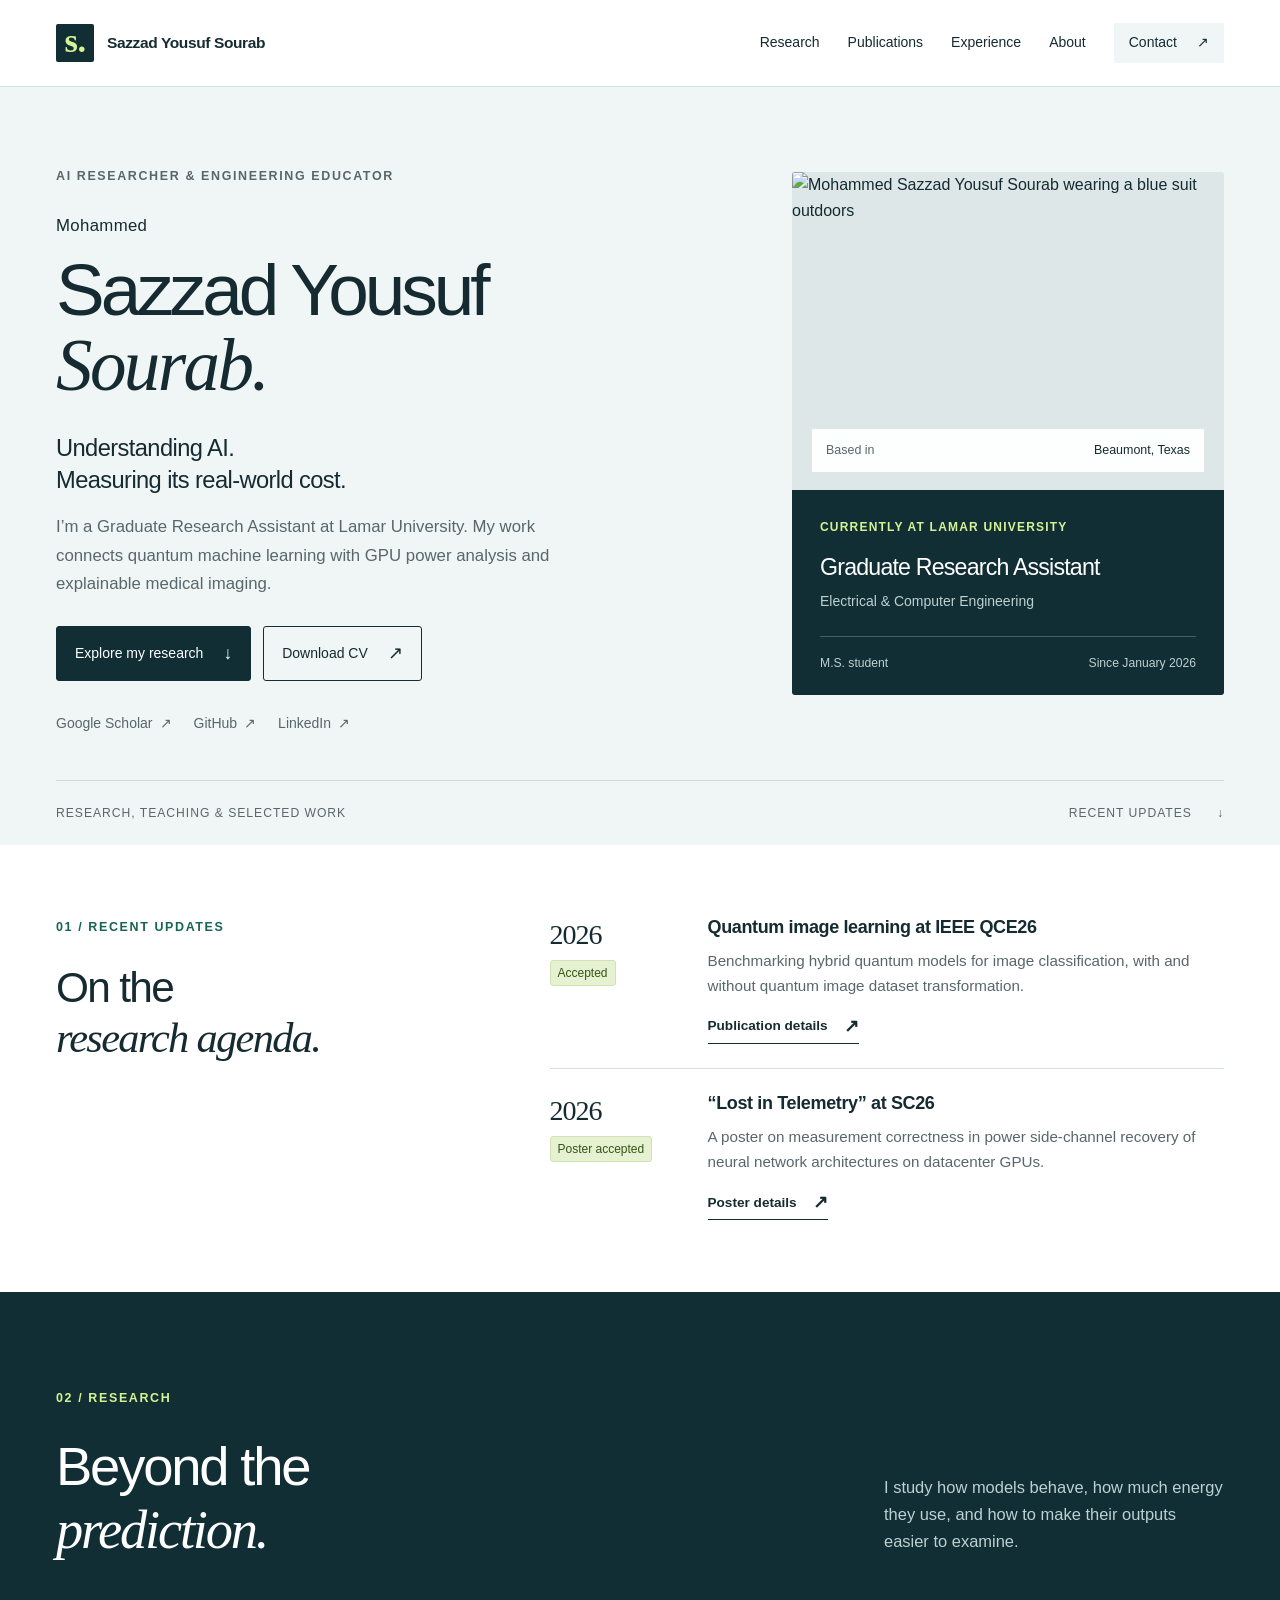
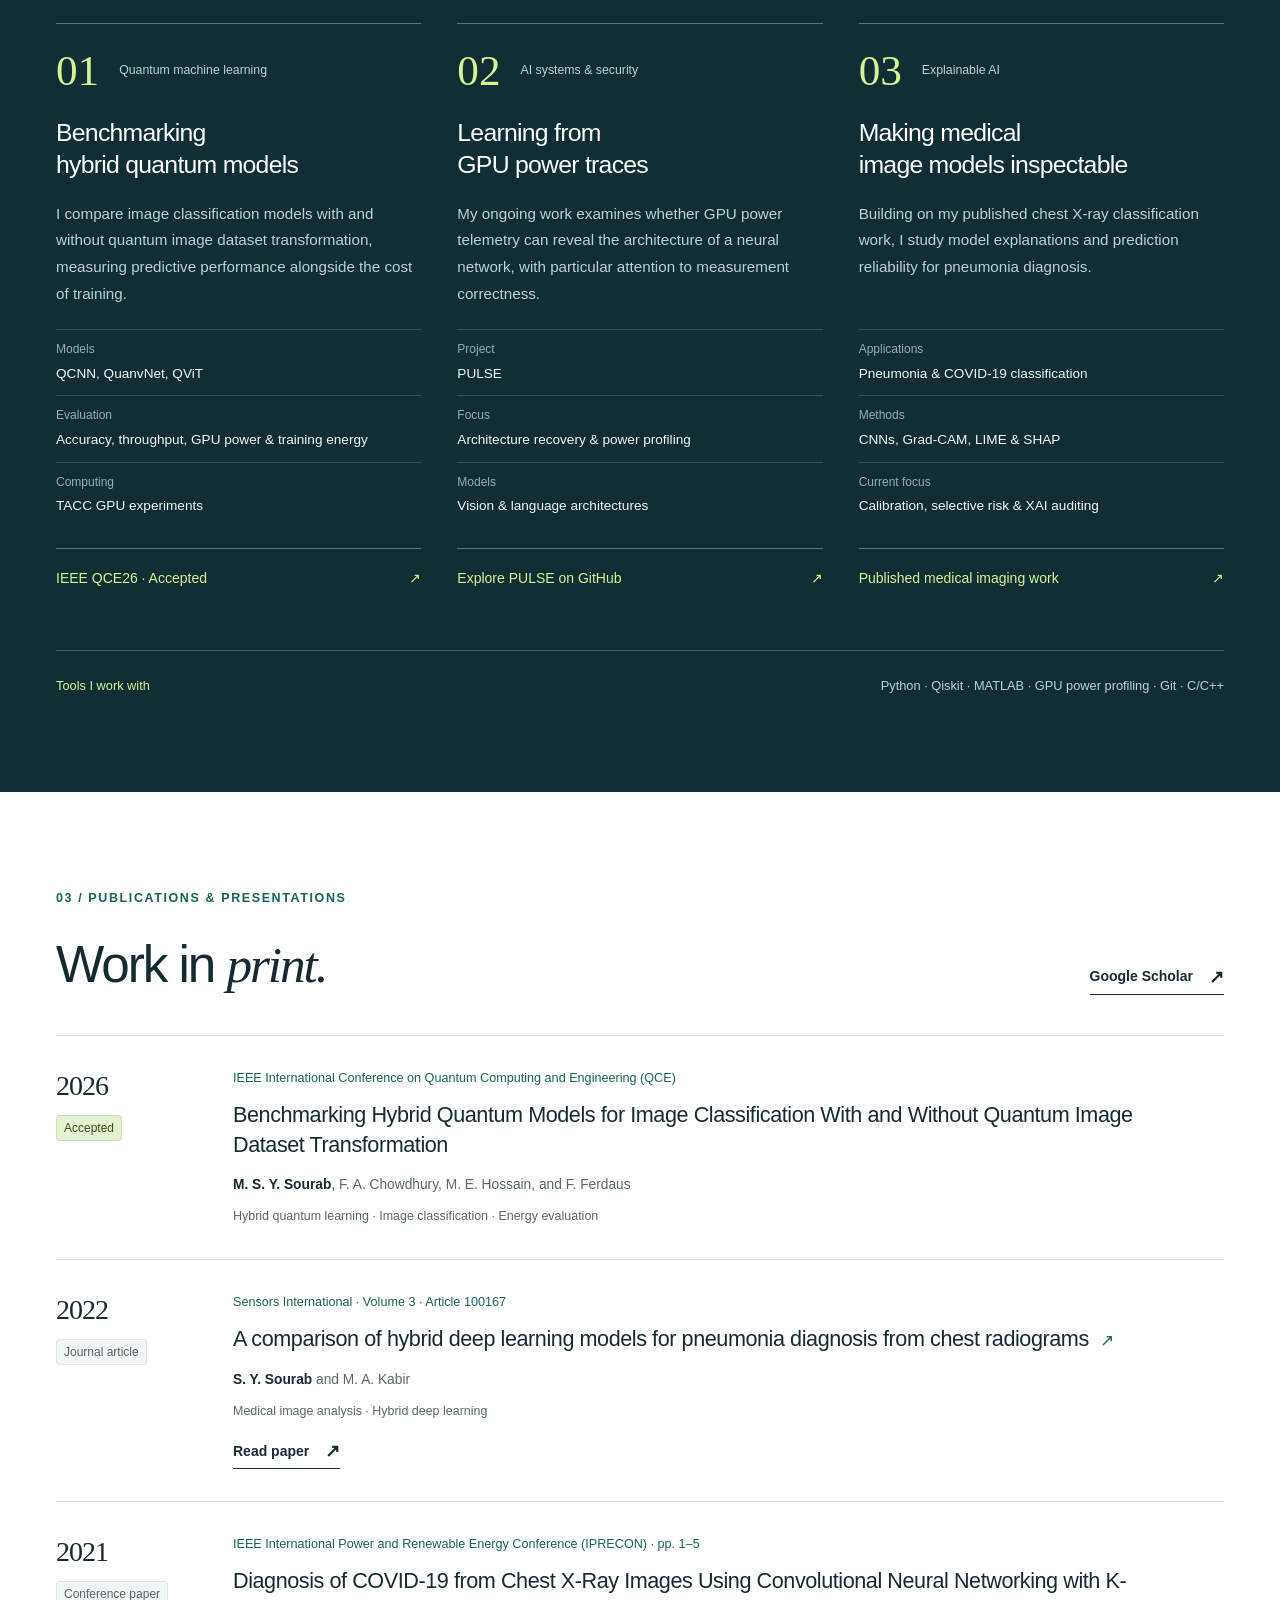
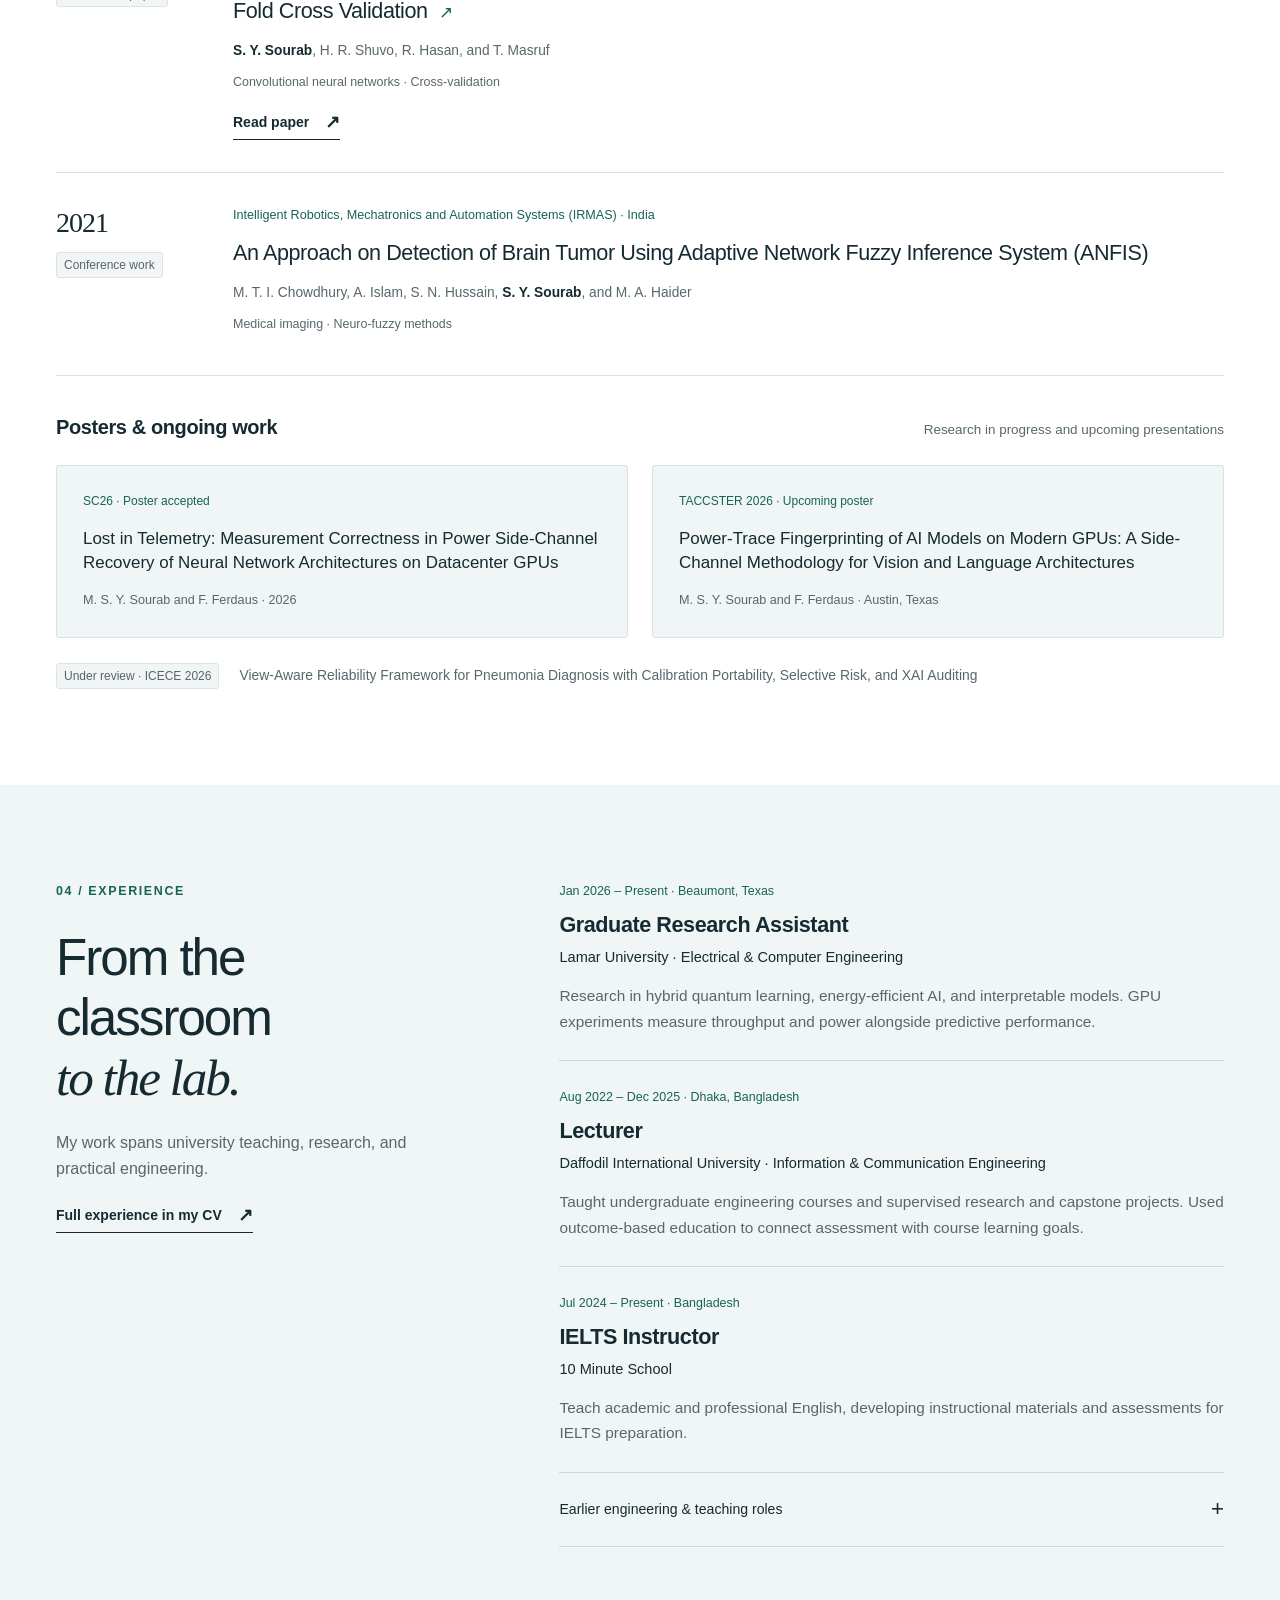
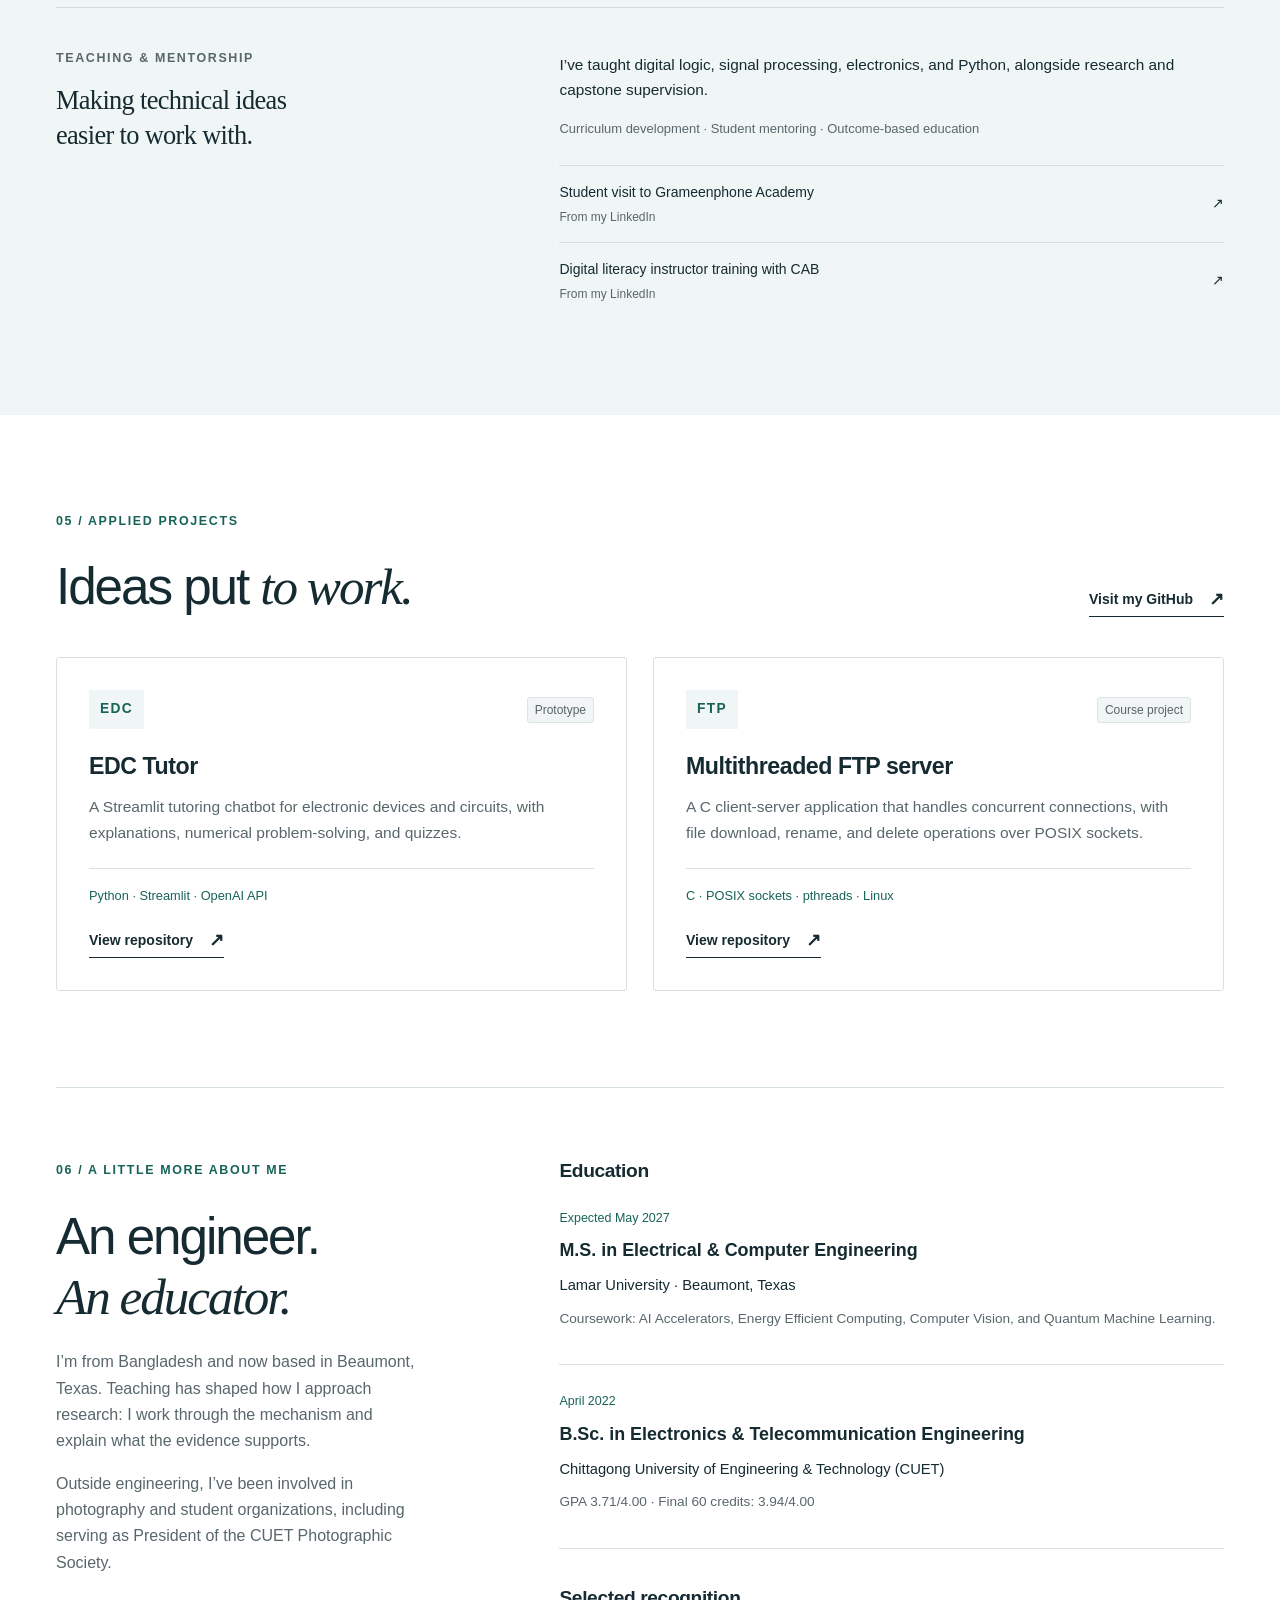
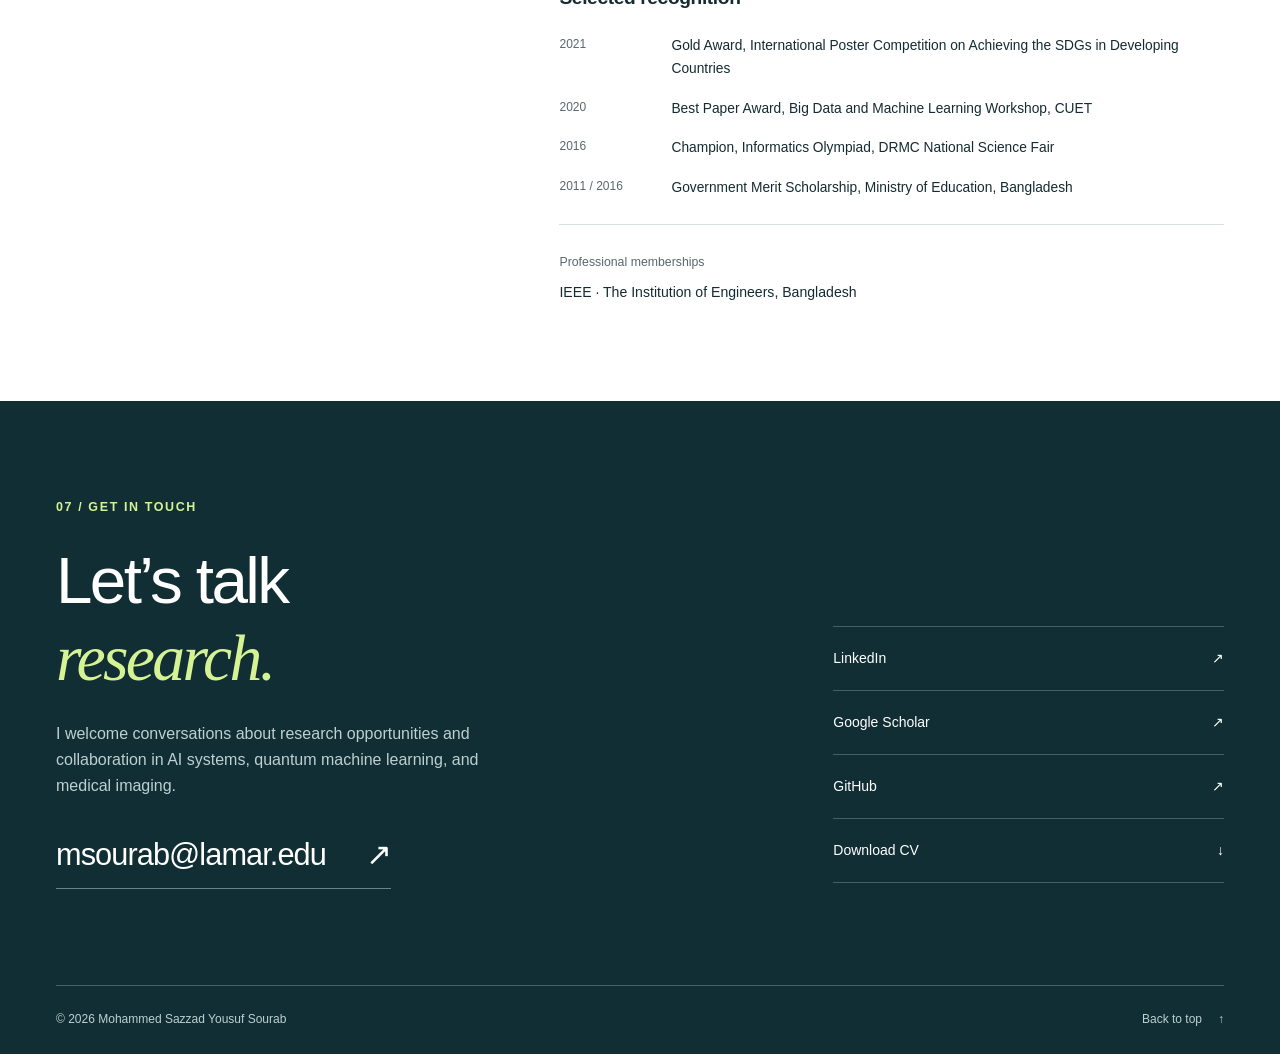
==== index.html @ bf212d21 "Add files via upload" ====
<!doctype html>
<html lang="en">
<head>
  <meta charset="utf-8">
  <meta name="viewport" content="width=device-width, initial-scale=1">
  <meta name="theme-color" content="#112e34">
  <meta name="description" content="Mohammed Sazzad Yousuf Sourab is a graduate researcher at Lamar University working on quantum machine learning, GPU power analysis, and explainable medical imaging.">
  <meta name="author" content="Mohammed Sazzad Yousuf Sourab">
  <meta property="og:type" content="website">
  <meta property="og:title" content="Sazzad Yousuf Sourab | AI Research & Teaching">
  <meta property="og:description" content="Research in quantum machine learning, GPU power analysis, and explainable medical imaging. Graduate Research Assistant at Lamar University.">
  <title>Sazzad Yousuf Sourab | AI Research & Teaching</title>
  <link rel="icon" type="image/svg+xml" href="data:image/svg+xml,%3Csvg xmlns='http://www.w3.org/2000/svg' viewBox='0 0 64 64'%3E%3Crect width='64' height='64' rx='14' fill='%23112e34'/%3E%3Ctext x='12' y='45' font-family='Georgia,serif' font-size='48' fill='%23d5f394'%3Es%3C/text%3E%3Ccircle cx='49' cy='45' r='4' fill='%23d5f394'/%3E%3C/svg%3E">
  <link rel="stylesheet" href="styles.css">
  <script src="script.js" defer></script>
</head>
<body>
  <a class="skip-link" href="#main">Skip to content</a>
  <header class="site-header">
    <div class="container header-inner">
      <a class="brand" href="#home" aria-label="Sazzad Yousuf Sourab, home"><span class="brand-mark" aria-hidden="true">s.</span><span>Sazzad Yousuf Sourab</span></a>
      <button class="menu-toggle" type="button" aria-expanded="false" aria-controls="main-nav">Menu <span aria-hidden="true">+</span></button>
      <nav id="main-nav" class="main-nav" aria-label="Main navigation">
        <a href="#research">Research</a>
        <a href="#publications">Publications</a>
        <a href="#experience">Experience</a>
        <a href="#about">About</a>
        <a class="nav-contact" href="#contact">Contact <span aria-hidden="true">↗</span></a>
      </nav>
    </div>
  </header>

  <main id="main">
    <!-- HERO: Edit the name, biography, and profile links here. -->
    <section class="hero" id="home" aria-labelledby="hero-title">
      <div class="container hero-grid">
        <div class="hero-copy">
          <p class="eyebrow">AI researcher & engineering educator</p>
          <h1 id="hero-title"><span class="given-name">Mohammed</span>Sazzad Yousuf<br><em>Sourab.</em></h1>
          <p class="hero-statement">Understanding AI.<br>Measuring its real-world cost.</p>
          <p class="hero-description">I’m a Graduate Research Assistant at Lamar University. My work connects quantum machine learning with GPU power analysis and explainable medical imaging.</p>
          <div class="hero-actions">
            <a class="button button-dark" href="#research">Explore my research <span aria-hidden="true">↓</span></a>
            <a class="button button-outline" href="assets/Resume_Mohammed_Sazzad_Yousuf_Sourab.pdf" download>Download CV <span aria-hidden="true">↗</span></a>
          </div>
          <div class="profile-links" aria-label="Professional profiles">
            <a href="https://scholar.google.com/citations?user=nmRp_L8AAAAJ&amp;hl=en" target="_blank" rel="noopener noreferrer">Google Scholar <span aria-hidden="true">↗</span></a>
            <a href="https://github.com/Sazzad8311" target="_blank" rel="noopener noreferrer">GitHub <span aria-hidden="true">↗</span></a>
            <a href="https://www.linkedin.com/in/mohammed-sazzad-yousuf-sourab-997622135/" target="_blank" rel="noopener noreferrer">LinkedIn <span aria-hidden="true">↗</span></a>
          </div>
        </div>
        <aside class="hero-aside" aria-label="Current role and research focus">
          <div class="portrait-slot" id="portrait-slot">
            <img src="assets/portrait.jpg" width="400" height="400" alt="Mohammed Sazzad Yousuf Sourab wearing a blue suit outdoors" fetchpriority="high">
            <div class="portrait-caption"><span>Based in</span><strong>Beaumont, Texas</strong></div>
          </div>
          <div class="current-role">
            <p class="eyebrow">Currently at Lamar University</p>
            <h2>Graduate Research Assistant</h2>
            <p>Electrical & Computer Engineering</p>
            <div class="role-bottom"><span>M.S. student</span><span>Since January 2026</span></div>
          </div>
        </aside>
      </div>
      <div class="container hero-footer"><span>Research, teaching & selected work</span><a href="#updates">Recent updates <span aria-hidden="true">↓</span></a></div>
    </section>

    <!-- UPDATES: Keep statuses current as papers and posters are presented. -->
    <section class="updates section-pad" id="updates" aria-labelledby="updates-title">
      <div class="container section-grid">
        <div class="section-intro"><p class="section-index">01 / Recent updates</p><h2 id="updates-title">On the<br><em>research agenda.</em></h2></div>
        <div class="update-list">
          <article class="update-row"><div class="update-label"><span class="year-label">2026</span><span class="status">Accepted</span></div><div><h3>Quantum image learning at IEEE QCE26</h3><p>Benchmarking hybrid quantum models for image classification, with and without quantum image dataset transformation.</p><a class="text-link" href="#pub-qce">Publication details <span aria-hidden="true">↗</span></a></div></article>
          <article class="update-row"><div class="update-label"><span class="year-label">2026</span><span class="status">Poster accepted</span></div><div><h3>“Lost in Telemetry” at SC26</h3><p>A poster on measurement correctness in power side-channel recovery of neural network architectures on datacenter GPUs.</p><a class="text-link" href="#posters">Poster details <span aria-hidden="true">↗</span></a></div></article>
        </div>
      </div>
    </section>

    <!-- RESEARCH: Descriptions cover the work, without unverified performance claims. -->
    <section class="research section-pad" id="research" aria-labelledby="research-title">
      <div class="container">
        <div class="research-heading"><div><p class="section-index">02 / Research</p><h2 id="research-title">Beyond the<br><em>prediction.</em></h2></div><p class="section-lede">I study how models behave, how much energy they use, and how to make their outputs easier to examine.</p></div>
        <div class="research-grid">
          <article class="research-card">
            <div class="research-card-top"><span class="research-number">01</span><span class="research-category">Quantum machine learning</span></div>
            <h3>Benchmarking<br>hybrid quantum models</h3>
            <p>I compare image classification models with and without quantum image dataset transformation, measuring predictive performance alongside the cost of training.</p>
            <dl class="research-facts"><div><dt>Models</dt><dd>QCNN, QuanvNet, QViT</dd></div><div><dt>Evaluation</dt><dd>Accuracy, throughput, GPU power & training energy</dd></div><div><dt>Computing</dt><dd>TACC GPU experiments</dd></div></dl>
            <a class="research-link" href="#pub-qce">IEEE QCE26 · Accepted <span aria-hidden="true">↗</span></a>
          </article>
          <article class="research-card">
            <div class="research-card-top"><span class="research-number">02</span><span class="research-category">AI systems & security</span></div>
            <h3>Learning from<br>GPU power traces</h3>
            <p>My ongoing work examines whether GPU power telemetry can reveal the architecture of a neural network, with particular attention to measurement correctness.</p>
            <dl class="research-facts"><div><dt>Project</dt><dd>PULSE</dd></div><div><dt>Focus</dt><dd>Architecture recovery & power profiling</dd></div><div><dt>Models</dt><dd>Vision & language architectures</dd></div></dl>
            <a class="research-link" href="https://github.com/Sazzad8311/Pulse_power_sidechannel" target="_blank" rel="noopener noreferrer">Explore PULSE on GitHub <span aria-hidden="true">↗</span></a>
          </article>
          <article class="research-card">
            <div class="research-card-top"><span class="research-number">03</span><span class="research-category">Explainable AI</span></div>
            <h3>Making medical<br>image models inspectable</h3>
            <p>Building on my published chest X-ray classification work, I study model explanations and prediction reliability for pneumonia diagnosis.</p>
            <dl class="research-facts"><div><dt>Applications</dt><dd>Pneumonia & COVID-19 classification</dd></div><div><dt>Methods</dt><dd>CNNs, Grad-CAM, LIME & SHAP</dd></div><div><dt>Current focus</dt><dd>Calibration, selective risk & XAI auditing</dd></div></dl>
            <a class="research-link" href="#pub-pneumonia">Published medical imaging work <span aria-hidden="true">↗</span></a>
          </article>
        </div>
        <div class="research-note"><span>Tools I work with</span><p>Python · Qiskit · MATLAB · GPU power profiling · Git · C/C++</p></div>
      </div>
    </section>

    <!-- PUBLICATIONS: Add a new article above the older entries. -->
    <section class="publications section-pad" id="publications" aria-labelledby="publications-title">
      <div class="container">
        <div class="section-heading"><div><p class="section-index">03 / Publications & presentations</p><h2 id="publications-title">Work in <em>print.</em></h2></div><a class="text-link" href="https://scholar.google.com/citations?user=nmRp_L8AAAAJ&amp;hl=en" target="_blank" rel="noopener noreferrer">Google Scholar <span aria-hidden="true">↗</span></a></div>
        <div class="publication-list">
          <article class="publication" id="pub-qce"><div class="pub-meta"><span class="year-label">2026</span><span class="status">Accepted</span></div><div class="pub-content"><p class="venue">IEEE International Conference on Quantum Computing and Engineering (QCE)</p><h3>Benchmarking Hybrid Quantum Models for Image Classification With and Without Quantum Image Dataset Transformation</h3><p class="authors"><strong>M. S. Y. Sourab</strong>, F. A. Chowdhury, M. E. Hossain, and F. Ferdaus</p><p class="pub-note">Hybrid quantum learning · Image classification · Energy evaluation</p></div></article>
          <article class="publication" id="pub-pneumonia"><div class="pub-meta"><span class="year-label">2022</span><span class="status status-neutral">Journal article</span></div><div class="pub-content"><p class="venue">Sensors International · Volume 3 · Article 100167</p><h3><a href="https://doi.org/10.1016/j.sintl.2022.100167" target="_blank" rel="noopener noreferrer">A comparison of hybrid deep learning models for pneumonia diagnosis from chest radiograms <span aria-hidden="true">↗</span></a></h3><p class="authors"><strong>S. Y. Sourab</strong> and M. A. Kabir</p><p class="pub-note">Medical image analysis · Hybrid deep learning</p><a class="text-link pub-doi" href="https://doi.org/10.1016/j.sintl.2022.100167" target="_blank" rel="noopener noreferrer">Read paper <span aria-hidden="true">↗</span></a></div></article>
          <article class="publication" id="pub-covid"><div class="pub-meta"><span class="year-label">2021</span><span class="status status-neutral">Conference paper</span></div><div class="pub-content"><p class="venue">IEEE International Power and Renewable Energy Conference (IPRECON) · pp. 1–5</p><h3><a href="https://doi.org/10.1109/IPRECON52453.2021.9640744" target="_blank" rel="noopener noreferrer">Diagnosis of COVID-19 from Chest X-Ray Images Using Convolutional Neural Networking with K-Fold Cross Validation <span aria-hidden="true">↗</span></a></h3><p class="authors"><strong>S. Y. Sourab</strong>, H. R. Shuvo, R. Hasan, and T. Masruf</p><p class="pub-note">Convolutional neural networks · Cross-validation</p><a class="text-link pub-doi" href="https://doi.org/10.1109/IPRECON52453.2021.9640744" target="_blank" rel="noopener noreferrer">Read paper <span aria-hidden="true">↗</span></a></div></article>
          <article class="publication"><div class="pub-meta"><span class="year-label">2021</span><span class="status status-neutral">Conference work</span></div><div class="pub-content"><p class="venue">Intelligent Robotics, Mechatronics and Automation Systems (IRMAS) · India</p><h3>An Approach on Detection of Brain Tumor Using Adaptive Network Fuzzy Inference System (ANFIS)</h3><p class="authors">M. T. I. Chowdhury, A. Islam, S. N. Hussain, <strong>S. Y. Sourab</strong>, and M. A. Haider</p><p class="pub-note">Medical imaging · Neuro-fuzzy methods</p></div></article>
        </div>
        <div class="poster-section" id="posters">
          <div class="subsection-heading"><h3>Posters & ongoing work</h3><p>Research in progress and upcoming presentations</p></div>
          <div class="poster-grid">
            <article class="poster-card"><p class="venue">SC26 · Poster accepted</p><h4>Lost in Telemetry: Measurement Correctness in Power Side-Channel Recovery of Neural Network Architectures on Datacenter GPUs</h4><p class="authors">M. S. Y. Sourab and F. Ferdaus · 2026</p></article>
            <article class="poster-card"><p class="venue">TACCSTER 2026 · Upcoming poster</p><h4>Power-Trace Fingerprinting of AI Models on Modern GPUs: A Side-Channel Methodology for Vision and Language Architectures</h4><p class="authors">M. S. Y. Sourab and F. Ferdaus · Austin, Texas</p></article>
          </div>
          <div class="manuscript-note"><span class="status status-neutral">Under review · ICECE 2026</span><p>View-Aware Reliability Framework for Pneumonia Diagnosis with Calibration Portability, Selective Risk, and XAI Auditing</p></div>
        </div>
      </div>
    </section>

    <section class="experience section-pad" id="experience" aria-labelledby="experience-title">
      <div class="container section-grid">
        <div class="section-intro"><p class="section-index">04 / Experience</p><h2 id="experience-title">From the classroom<br><em>to the lab.</em></h2><p>My work spans university teaching, research, and practical engineering.</p><a class="text-link" href="assets/Resume_Mohammed_Sazzad_Yousuf_Sourab.pdf" download>Full experience in my CV <span aria-hidden="true">↗</span></a></div>
        <div class="timeline">
          <article class="timeline-item"><p class="date">Jan 2026 – Present · Beaumont, Texas</p><h3>Graduate Research Assistant</h3><p class="organization">Lamar University · Electrical & Computer Engineering</p><p>Research in hybrid quantum learning, energy-efficient AI, and interpretable models. GPU experiments measure throughput and power alongside predictive performance.</p></article>
          <article class="timeline-item"><p class="date">Aug 2022 – Dec 2025 · Dhaka, Bangladesh</p><h3>Lecturer</h3><p class="organization">Daffodil International University · Information & Communication Engineering</p><p>Taught undergraduate engineering courses and supervised research and capstone projects. Used outcome-based education to connect assessment with course learning goals.</p></article>
          <article class="timeline-item"><p class="date">Jul 2024 – Present · Bangladesh</p><h3>IELTS Instructor</h3><p class="organization">10 Minute School</p><p>Teach academic and professional English, developing instructional materials and assessments for IELTS preparation.</p></article>
          <details class="earlier-experience"><summary>Earlier engineering & teaching roles <span aria-hidden="true">+</span></summary><div class="earlier-content">
            <article><p class="date">Jan – Dec 2023</p><h4>Digital Literacy Instructor</h4><p>Consumers Association of Bangladesh · Youth Project</p></article>
            <article><p class="date">Jun – Aug 2022</p><h4>Solution Architect (Cloud)</h4><p>Huawei Technologies Ltd. · Bangladesh</p></article>
            <article><p class="date">Dec 2020 – Jun 2021</p><h4>Web Developer Intern</h4><p>Mechanic Koi · Dhaka, Bangladesh</p></article>
          </div></details>
        </div>
      </div>
      <div class="container teaching-strip"><div><p class="eyebrow">Teaching & mentorship</p><h3>Making technical ideas<br>easier to work with.</h3></div><div><p>I’ve taught digital logic, signal processing, electronics, and Python, alongside research and capstone supervision.</p><p class="muted">Curriculum development · Student mentoring · Outcome-based education</p>
          <div class="teaching-posts" aria-label="Selected LinkedIn posts">
            <a href="https://www.linkedin.com/posts/mohammed-sazzad-yousuf-sourab-997622135_had-a-great-visit-at-grameenphone-academy-activity-7087423008188858368-f7iQ" target="_blank" rel="noopener noreferrer"><span>Student visit to Grameenphone Academy<small>From my LinkedIn</small></span><span aria-hidden="true">↗</span></a>
            <a href="https://www.linkedin.com/posts/mohammed-sazzad-yousuf-sourab-997622135_successfully-completed-the-training-as-an-activity-7085125933661097984-FOSW" target="_blank" rel="noopener noreferrer"><span>Digital literacy instructor training with CAB<small>From my LinkedIn</small></span><span aria-hidden="true">↗</span></a>
          </div></div></div>
    </section>

    <section class="projects section-pad" id="projects" aria-labelledby="projects-title">
      <div class="container"><div class="section-heading"><div><p class="section-index">05 / Applied projects</p><h2 id="projects-title">Ideas put <em>to work.</em></h2></div><a class="text-link" href="https://github.com/Sazzad8311" target="_blank" rel="noopener noreferrer">Visit my GitHub <span aria-hidden="true">↗</span></a></div>
        <div class="project-grid">
          <article class="project-card"><div class="project-top"><span class="project-initials" aria-hidden="true">EDC</span><span class="status status-neutral">Prototype</span></div><h3>EDC Tutor</h3><p>A Streamlit tutoring chatbot for electronic devices and circuits, with explanations, numerical problem-solving, and quizzes.</p><p class="project-tags">Python · Streamlit · OpenAI API</p><a class="text-link project-source" href="https://github.com/Sazzad8311/ai-chatbot-tutor" target="_blank" rel="noopener noreferrer">View repository <span aria-hidden="true">↗</span></a></article>
          <article class="project-card"><div class="project-top"><span class="project-initials" aria-hidden="true">FTP</span><span class="status status-neutral">Course project</span></div><h3>Multithreaded FTP server</h3><p>A C client-server application that handles concurrent connections, with file download, rename, and delete operations over POSIX sockets.</p><p class="project-tags">C · POSIX sockets · pthreads · Linux</p><a class="text-link project-source" href="https://github.com/Sazzad8311/Sample-FTP-Server" target="_blank" rel="noopener noreferrer">View repository <span aria-hidden="true">↗</span></a></article>
        </div>
      </div>
    </section>

    <section class="about section-pad" id="about" aria-labelledby="about-title">
      <div class="container section-grid"><div class="section-intro"><p class="section-index">06 / A little more about me</p><h2 id="about-title">An engineer.<br><em>An educator.</em></h2><p>I’m from Bangladesh and now based in Beaumont, Texas. Teaching has shaped how I approach research: I work through the mechanism and explain what the evidence supports.</p><p>Outside engineering, I’ve been involved in photography and student organizations, including serving as President of the CUET Photographic Society.</p></div>
        <div class="about-details">
          <div class="education-block"><h3>Education</h3>
            <article class="education-item"><p class="date">Expected May 2027</p><h4>M.S. in Electrical & Computer Engineering</h4><p>Lamar University · Beaumont, Texas</p><p class="education-detail">Coursework: AI Accelerators, Energy Efficient Computing, Computer Vision, and Quantum Machine Learning.</p></article>
            <article class="education-item"><p class="date">April 2022</p><h4>B.Sc. in Electronics & Telecommunication Engineering</h4><p>Chittagong University of Engineering & Technology (CUET)</p><p class="education-detail">GPA 3.71/4.00 · Final 60 credits: 3.94/4.00</p></article>
          </div>
          <div class="recognition-block"><h3>Selected recognition</h3><ul class="recognition-list"><li><span>2021</span><div>Gold Award, International Poster Competition on Achieving the SDGs in Developing Countries</div></li><li><span>2020</span><div>Best Paper Award, Big Data and Machine Learning Workshop, CUET</div></li><li><span>2016</span><div>Champion, Informatics Olympiad, DRMC National Science Fair</div></li><li><span>2011 / 2016</span><div>Government Merit Scholarship, Ministry of Education, Bangladesh</div></li></ul></div>
          <div class="membership-line"><span>Professional memberships</span><p>IEEE · The Institution of Engineers, Bangladesh</p></div>
        </div>
      </div>
    </section>

    <section class="contact section-pad" id="contact" aria-labelledby="contact-title">
      <div class="container contact-grid"><div><p class="section-index">07 / Get in touch</p><h2 id="contact-title">Let’s talk<br><em>research.</em></h2><p>I welcome conversations about research opportunities and collaboration in AI systems, quantum machine learning, and medical imaging.</p><a class="contact-email" href="mailto:msourab@lamar.edu">msourab@lamar.edu <span aria-hidden="true">↗</span></a></div><div class="contact-links"><a href="https://www.linkedin.com/in/mohammed-sazzad-yousuf-sourab-997622135/" target="_blank" rel="noopener noreferrer"><span>LinkedIn</span><span aria-hidden="true">↗</span></a><a href="https://scholar.google.com/citations?user=nmRp_L8AAAAJ&amp;hl=en" target="_blank" rel="noopener noreferrer"><span>Google Scholar</span><span aria-hidden="true">↗</span></a><a href="https://github.com/Sazzad8311" target="_blank" rel="noopener noreferrer"><span>GitHub</span><span aria-hidden="true">↗</span></a><a href="assets/Resume_Mohammed_Sazzad_Yousuf_Sourab.pdf" download><span>Download CV</span><span aria-hidden="true">↓</span></a></div></div>
    </section>
  </main>
  <footer class="site-footer"><div class="container footer-inner"><p>© <span id="year">2026</span> Mohammed Sazzad Yousuf Sourab</p><a href="#home">Back to top <span aria-hidden="true">↑</span></a></div></footer>
</body>
</html>
---- styles.css ----
/* Typography and colors are centralized here. No external font requests. */
:root {
  --ink:#152b31;
  --muted:#58676c;
  --paper:#fff;
  --wash:#f0f5f5;
  --line:#d8e1e2;
  --dark:#112e34;
  --dark-muted:#bdd0d2;
  --accent:#d5f394;
  --teal:#176357;
  --radius:3px;
  --max:1240px;
  --sans:Inter,"Segoe UI",Arial,sans-serif;
  --serif:"Iowan Old Style","Palatino Linotype","Book Antiqua",Georgia,serif;
}

* {
  box-sizing:border-box;
}

html {
  scroll-behavior:smooth;
  scroll-padding-top:100px;
}

body {
  margin:0;
  background:var(--paper);
  color:var(--ink);
  font-family:var(--sans);
  font-size:16px;
  line-height:1.65;
  -webkit-font-smoothing:antialiased;
}

body,h1,h2,h3,h4,p {
  margin-top:0;
}

h1,h2,h3,h4 {
  line-height:1.17;
}

h1,h2 {
  font-weight:400;
}

h2 {
  font-size:clamp(2.25rem,4vw,3.35rem);
  letter-spacing:-.04em;
  margin-bottom:1.4rem;
}

h2 em {
  font-family:var(--serif);
  font-weight:400;
}

h3 {
  font-size:1.35rem;
  font-weight:600;
  letter-spacing:-.02em;
}

h4 {
  font-size:1.1rem;
  font-weight:600;
}

p {
  margin-bottom:1rem;
}

a {
  color:inherit;
  text-decoration:none;
}

button {
  font:inherit;
  color:inherit;
}

button,a,summary {
  -webkit-tap-highlight-color:transparent;
}

button:focus-visible,a:focus-visible,summary:focus-visible {
  outline:3px solid #287fcd;
  outline-offset:5px;
}

a:hover {
  text-decoration:none;
}

::selection {
  background:var(--accent);
  color:var(--ink);
}

img {
  display:block;
  width:100%;
  height:auto;
}

.container {
  width:min(calc(100% - 112px),var(--max));
  margin-inline:auto;
}

.section-pad {
  padding-block:96px;
}

.section-index,.eyebrow {
  text-transform:uppercase;
  font-size:0.78rem;
  font-weight:600;
  letter-spacing:.13em;
}

.section-index {
  color:var(--teal);
  margin-bottom:26px;
}

.eyebrow {
  color:var(--muted);
  margin-bottom:22px;
}

.section-grid {
  display:grid;
  grid-template-columns:.85fr 1.4fr;
  gap:100px;
}

.section-intro>p:not(.section-index) {
  color:var(--muted);
  max-width:360px;
}

.section-heading {
  display:flex;
  justify-content:space-between;
  align-items:flex-end;
  gap:32px;
  margin-bottom:40px;
}

.section-heading h2 {
  margin-bottom:0;
}

.text-link {
  font-size:0.92rem;
  font-weight:600;
  display:inline-flex;
  gap:16px;
  align-items:center;
  border-bottom:1px solid currentColor;
  padding-block:2px;
  line-height:1.65;
}

.text-link:hover {
  color:var(--teal);
}

.text-link span {
  font-size:1.1rem;
}

.muted {
  color:var(--muted);
}

.skip-link {
  position:fixed;
  top:-100px;
  left:20px;
  z-index:100;
  background:var(--dark);
  color:white;
  padding:12px 24px;
}

.skip-link:focus {
  top:10px;
}

.site-header {
  position:sticky;
  top:0;
  z-index:20;
  background:rgba(255,255,255,.97);
  border-bottom:1px solid var(--line);
}

.header-inner {
  min-height:86px;
  display:flex;
  align-items:center;
  justify-content:space-between;
  gap:32px;
}

.brand {
  display:flex;
  align-items:center;
  gap:13px;
  font-size:0.97rem;
  font-weight:600;
  letter-spacing:-.025em;
  white-space:nowrap;
}

.brand-mark {
  width:38px;
  height:38px;
  background:var(--dark);
  color:var(--accent);
  font-family:var(--serif);
  font-size:2.15rem;
  line-height:33px;
  text-align:center;
  border-radius:2px;
}

.main-nav {
  display:flex;
  align-items:center;
  gap:28px;
  font-size:0.875rem;
}

.main-nav>a {
  padding-block:10px;
  position:relative;
}

.main-nav>a:not(.nav-contact)::after {
  position:absolute;
  content:"";
  bottom:5px;
  left:0;
  right:0;
  height:1px;
  background:var(--teal);
  transform:scaleX(0);
  transition:transform .2s;
}

.main-nav>a:hover::after,.main-nav>a[aria-current="location"]::after {
  transform:scaleX(1);
}

.main-nav .nav-contact {
  padding:8px 15px;
  background:var(--wash);
  display:flex;
  gap:20px;
}

.menu-toggle {
  display:none;
  border:1px solid var(--line);
  background:white;
  min-height:44px;
  cursor:pointer;
}

.hero {
  background:var(--wash);
  padding-top:72px;
}

.hero-grid {
  display:grid;
  grid-template-columns:1.5fr 1fr;
  gap:88px;
  align-items:start;
}

.hero-copy {
  padding-block:7px 40px;
}

.hero .eyebrow {
  margin-bottom:26px;
}

.hero h1 {
  font-size:clamp(3.65rem,5.7vw,5.1rem);
  line-height:1.03;
  letter-spacing:-.055em;
  margin-bottom:30px;
}

.hero h1 .given-name {
  display:block;
  font-family:var(--sans);
  font-size:1.05rem;
  font-weight:500;
  letter-spacing:.02em;
  line-height:1.5;
  margin-bottom:14px;
}

.hero h1 em {
  font-family:var(--serif);
  font-weight:400;
  letter-spacing:-.035em;
}

.hero-statement {
  font-size:1.48rem;
  line-height:1.35;
  font-weight:500;
  letter-spacing:-.025em;
  margin-bottom:16px;
}

.hero-description {
  max-width:535px;
  color:var(--muted);
  font-size:1.05rem;
  line-height:1.7;
  margin-bottom:27px;
}

.hero-actions {
  display:flex;
  gap:12px;
  flex-wrap:wrap;
}

.button {
  display:inline-flex;
  align-items:center;
  justify-content:space-between;
  gap:20px;
  padding:12px 18px;
  min-height:48px;
  font-size:0.9rem;
  font-weight:500;
  border:1px solid var(--dark);
  border-radius:var(--radius);
  transition:background .2s,color .2s;
}

.button-dark {
  background:var(--dark);
  color:white;
}

.button-dark:hover {
  background:#20535a;
}

.button-outline:hover {
  background:white;
}

.button span {
  font-size:1.1rem;
}

.profile-links {
  display:flex;
  flex-wrap:wrap;
  gap:22px;
  margin-top:26px;
  font-size:0.85rem;
}

.profile-links>a {
  display:inline-flex;
  gap:7px;
  padding-block:5px;
  color:var(--muted);
}

.profile-links>a:hover {
  color:var(--teal);
}

.hero-aside {
  padding-top:13px;
}

.portrait-slot {
  height:318px;
  position:relative;
  overflow:hidden;
  background:#dde7e8;
  border-radius:var(--radius) var(--radius) 0 0;
}

.portrait-monogram {
  width:100%;
  height:100%;
  display:flex;
  align-items:center;
  justify-content:center;
  font-size:9rem;
  line-height:1;
  font-family:var(--serif);
  color:var(--dark);
  padding-bottom:32px;
}

.portrait-monogram span {
  color:var(--teal);
}

.portrait-slot img {
  height:100%;
  object-fit:cover;
  object-position:center 30%;
}

.portrait-caption {
  position:absolute;
  bottom:18px;
  left:20px;
  right:20px;
  display:flex;
  justify-content:space-between;
  gap:15px;
  align-items:center;
  padding:11px 14px;
  background:rgba(255,255,255,.94);
  font-size:0.78rem;
}

.portrait-caption span {
  color:var(--muted);
}

.portrait-caption strong {
  font-weight:500;
}

.current-role {
  background:var(--dark);
  color:white;
  padding:28px 28px 22px;
  border-radius:0 0 var(--radius) var(--radius);
}

.current-role .eyebrow {
  color:var(--accent);
  font-size:0.75rem;
  letter-spacing:.1em;
  margin-bottom:15px;
}

.current-role h2 {
  font-family:var(--sans);
  font-size:1.45rem;
  letter-spacing:-.035em;
  line-height:1.25;
  margin-bottom:8px;
}

.current-role>p:not(.eyebrow) {
  font-size:0.875rem;
  color:var(--dark-muted);
  margin-bottom:23px;
}

.role-bottom {
  border-top:1px solid #456166;
  padding-top:16px;
  display:flex;
  justify-content:space-between;
  gap:12px;
  font-size:0.76rem;
  color:var(--dark-muted);
}

.hero-footer {
  display:flex;
  justify-content:space-between;
  gap:24px;
  border-top:1px solid #cddbdc;
  padding-block:22px;
  font-size:0.76rem;
  text-transform:uppercase;
  letter-spacing:.08em;
  color:var(--muted);
}

.hero-footer a {
  display:flex;
  align-items:center;
  gap:25px;
}

.updates {
  padding-block:72px;
}

.updates .section-grid {
  gap:84px;
}

.updates h2 {
  font-size:2.65rem;
}

.update-row {
  display:grid;
  grid-template-columns:130px 1fr;
  gap:28px;
  padding-block:24px;
  border-bottom:1px solid var(--line);
}

.update-row:first-child {
  padding-top:0;
}

.update-row:last-child {
  border-bottom:0;
  padding-bottom:0;
}

.update-label {
  display:flex;
  align-items:flex-start;
  flex-direction:column;
  gap:8px;
}

.year-label {
  font-family:var(--serif);
  font-size:1.75rem;
  line-height:1.25;
  letter-spacing:-.035em;
}

.status {
  display:inline-flex;
  align-items:center;
  background:#e6f1d2;
  color:#365416;
  border:1px solid #d0e2b4;
  border-radius:3px;
  padding:3px 7px;
  font-size:0.75rem;
  font-weight:500;
  line-height:1.5;
  width:fit-content;
}

.status-neutral {
  background:#f2f5f6;
  color:#56656a;
  border-color:#dce4e6;
}

.update-row h3 {
  font-size:1.125rem;
  margin-bottom:10px;
}

.update-row p {
  color:var(--muted);
  font-size:0.95rem;
  line-height:1.65;
  margin-bottom:12px;
}

.update-row .text-link {
  font-size:0.85rem;
}

.research {
  background:var(--dark);
  color:white;
}

.research .section-index {
  color:var(--accent);
}

.research-heading {
  display:flex;
  align-items:flex-end;
  justify-content:space-between;
  gap:55px;
  margin-bottom:60px;
}

.research-heading h2 {
  font-size:3.4rem;
  margin-bottom:0;
}

.section-lede {
  max-width:340px;
  color:var(--dark-muted);
  font-size:1.03rem;
  margin:0 0 8px;
}

.research-grid {
  display:grid;
  grid-template-columns:repeat(3,minmax(0,1fr));
  gap:36px;
}

.research-card {
  display:flex;
  flex-direction:column;
  min-width:0;
  border-top:1px solid #5b777c;
  padding-top:25px;
}

.research-card-top {
  display:flex;
  align-items:center;
  gap:20px;
  margin-bottom:25px;
}

.research-number {
  font-family:var(--serif);
  font-size:2.7rem;
  line-height:1;
  color:var(--accent);
}

.research-category {
  color:var(--dark-muted);
  font-size:0.77rem;
  line-height:1.5;
}

.research-card h3 {
  font-size:1.55rem;
  font-weight:500;
  line-height:1.28;
  letter-spacing:-.03em;
  margin-bottom:20px;
}

.research-card>p {
  font-size:0.95rem;
  line-height:1.75;
  color:var(--dark-muted);
  margin-bottom:22px;
}

.research-facts {
  font-size:0.85rem;
  margin-top:auto;
  margin-bottom:20px;
}

.research-facts>div {
  padding-block:10px;
  border-top:1px solid #365359;
}

.research-facts dt {
  color:#94aeb2;
  font-size:0.75rem;
  margin-bottom:3px;
}

.research-facts dd {
  margin:0;
  color:#f1f5f5;
}

.research-link {
  display:flex;
  align-items:center;
  justify-content:space-between;
  gap:20px;
  border-top:1px solid #5b777c;
  padding-top:18px;
  color:var(--accent);
  font-size:0.85rem;
}

.research-link:hover {
  color:white;
}

.research-note {
  display:flex;
  justify-content:space-between;
  gap:28px;
  border-top:1px solid #456166;
  padding-top:24px;
  margin-top:60px;
  font-size:0.8rem;
  color:var(--dark-muted);
}

.research-note>span {
  color:var(--accent);
}

.research-note p {
  margin:0;
}

.publication {
  display:grid;
  grid-template-columns:145px 1fr;
  gap:32px;
  padding-block:32px;
  border-top:1px solid var(--line);
  scroll-margin-top:115px;
}

.pub-meta {
  display:flex;
  align-items:flex-start;
  flex-direction:column;
  gap:12px;
}

.pub-content .venue {
  color:var(--teal);
  font-size:0.79rem;
  margin-bottom:12px;
}

.pub-content h3 {
  font-size:1.35rem;
  font-weight:500;
  line-height:1.35;
  margin-bottom:14px;
  letter-spacing:-.02em;
  max-width:920px;
}

.pub-content h3 a:hover {
  color:var(--teal);
}

.pub-content h3 a span {
  display:inline-block;
  margin-left:6px;
  font-size:1.05rem;
  color:var(--teal);
}

.authors {
  color:var(--muted);
  font-size:0.86rem;
  line-height:1.7;
  margin-bottom:10px;
}

.authors strong {
  font-weight:600;
  color:var(--ink);
}

.pub-note {
  font-size:0.78rem;
  color:var(--muted);
  margin-bottom:0;
}

.pub-doi {
  margin-top:13px;
  font-size:0.82rem;
}

.poster-section {
  border-top:1px solid var(--line);
  margin-top:8px;
  padding-top:40px;
  scroll-margin-top:115px;
}

.subsection-heading {
  display:flex;
  align-items:baseline;
  justify-content:space-between;
  gap:20px;
  margin-bottom:24px;
}

.subsection-heading h3 {
  font-size:1.25rem;
  margin:0;
}

.subsection-heading p {
  color:var(--muted);
  font-size:0.84rem;
  margin:0;
}

.poster-grid {
  display:grid;
  grid-template-columns:repeat(2,minmax(0,1fr));
  gap:24px;
}

.poster-card {
  padding:26px;
  background:var(--wash);
  border:1px solid var(--line);
  border-radius:var(--radius);
}

.poster-card .venue {
  font-size:0.75rem;
  color:var(--teal);
  margin-bottom:15px;
}

.poster-card h4 {
  font-size:1.06rem;
  line-height:1.45;
  font-weight:500;
  margin-bottom:14px;
}

.poster-card .authors {
  font-size:0.79rem;
  margin-bottom:0;
}

.manuscript-note {
  display:flex;
  gap:20px;
  align-items:baseline;
  margin-top:25px;
}

.manuscript-note .status {
  flex-shrink:0;
}

.manuscript-note p {
  font-size:0.87rem;
  color:var(--muted);
  margin:0;
}

.experience {
  background:var(--wash);
}

.timeline-item {
  border-top:1px solid #cddbdc;
  padding-block:26px;
}

.timeline-item:first-child {
  padding-top:0;
  border-top:0;
}

.date {
  color:var(--teal);
  font-size:0.78rem;
  margin-bottom:10px;
}

.timeline-item h3 {
  font-size:1.35rem;
  margin-bottom:9px;
}

.organization {
  font-size:0.91rem;
  line-height:1.6;
  margin-bottom:14px;
}

.timeline-item>p:last-child {
  font-size:0.96rem;
  color:var(--muted);
  margin-bottom:0;
}

.earlier-experience {
  border-top:1px solid #cddbdc;
  border-bottom:1px solid #cddbdc;
}

.earlier-experience summary {
  list-style:none;
  display:flex;
  align-items:center;
  justify-content:space-between;
  gap:15px;
  padding-block:18px;
  font-size:0.88rem;
  font-weight:500;
  cursor:pointer;
}

.earlier-experience summary::-webkit-details-marker {
  display:none;
}

.earlier-experience summary span {
  font-size:1.4rem;
  font-weight:400;
  transition:transform .2s;
}

.earlier-experience[open] summary span {
  transform:rotate(45deg);
}

.earlier-content {
  padding-bottom:8px;
}

.earlier-content article {
  border-top:1px solid #d7e1e2;
  padding-block:18px;
}

.earlier-content .date {
  margin-bottom:7px;
}

.earlier-content h4 {
  font-size:1rem;
  margin-bottom:6px;
}

.earlier-content article>p:last-child {
  font-size:0.88rem;
  color:var(--muted);
  margin-bottom:0;
}

.teaching-strip {
  display:grid;
  grid-template-columns:.85fr 1.4fr;
  gap:100px;
  border-top:1px solid #cddbdc;
  margin-top:60px;
  padding-top:40px;
}

.teaching-strip .eyebrow {
  margin-bottom:15px;
}

.teaching-strip h3 {
  font-family:var(--serif);
  font-size:1.65rem;
  line-height:1.3;
  font-weight:400;
  margin-bottom:0;
  letter-spacing:-.025em;
}

.teaching-strip>div+div {
  padding-top:4px;
}

.teaching-strip>div+div>p {
  font-size:0.96rem;
}

.teaching-strip .muted {
  font-size:0.81rem;
  margin-bottom:0;
}

.project-grid {
  display:grid;
  grid-template-columns:repeat(2,minmax(0,1fr));
  gap:26px;
}

.project-card {
  border:1px solid var(--line);
  padding:32px;
  border-radius:var(--radius);
}

.project-top {
  display:flex;
  justify-content:space-between;
  align-items:center;
  gap:25px;
  margin-bottom:24px;
}

.project-initials {
  font-size:0.86rem;
  font-weight:600;
  background:var(--wash);
  color:var(--teal);
  padding:8px 11px;
  letter-spacing:.1em;
}

.project-card h3 {
  font-size:1.45rem;
  margin-bottom:14px;
}

.project-card>p {
  color:var(--muted);
  font-size:0.97rem;
}

.project-card .project-tags {
  border-top:1px solid var(--line);
  padding-top:16px;
  margin-top:23px;
  margin-bottom:0;
  font-size:0.8rem;
  color:var(--teal);
}

.about {
  padding-top:0;
}

.about>.container {
  padding-top:72px;
  border-top:1px solid var(--line);
}

.about-details h3 {
  font-size:1.2rem;
  margin-bottom:25px;
}

.education-item {
  margin-bottom:26px;
  padding-bottom:24px;
  border-bottom:1px solid var(--line);
}

.education-item h4 {
  font-size:1.12rem;
  line-height:1.4;
  margin-bottom:10px;
}

.education-item>p:not(.date) {
  font-size:0.92rem;
  margin-bottom:10px;
}

.education-item .education-detail {
  color:var(--muted);
  font-size:0.85rem!important;
  margin-bottom:0;
}

.recognition-block {
  padding-top:12px;
}

.recognition-list {
  list-style:none;
  margin:0;
  padding:0;
}

.recognition-list li {
  display:grid;
  grid-template-columns:90px 1fr;
  gap:22px;
  margin-block:16px;
  font-size:0.86rem;
  line-height:1.7;
}

.recognition-list li>span {
  font-size:0.75rem;
  color:var(--muted);
}

.membership-line {
  border-top:1px solid var(--line);
  padding-top:23px;
  margin-top:25px;
}

.membership-line>span {
  color:var(--muted);
  font-size:0.77rem;
}

.membership-line p {
  font-size:0.88rem;
  margin-top:7px;
  margin-bottom:0;
}

.contact {
  background:var(--dark);
  color:white;
}

.contact-grid {
  display:grid;
  grid-template-columns:1.3fr .75fr;
  gap:100px;
  align-items:end;
}

.contact .section-index {
  color:var(--accent);
}

.contact h2 {
  font-size:4.1rem;
  margin-bottom:24px;
}

.contact h2 em {
  color:var(--accent);
}

.contact-grid>div>p:not(.section-index) {
  color:var(--dark-muted);
  max-width:470px;
  margin-bottom:22px;
}

.contact-email {
  display:inline-flex;
  align-items:center;
  justify-content:space-between;
  gap:40px;
  font-size:clamp(1.25rem,2.4vw,2rem);
  border-bottom:1px solid #67848a;
  padding-block:8px;
  letter-spacing:-.03em;
}

.contact-email:hover {
  color:var(--accent);
}

.contact-links {
  padding-bottom:6px;
}

.contact-links a {
  display:flex;
  align-items:center;
  justify-content:space-between;
  gap:30px;
  border-top:1px solid #456166;
  padding-block:20px;
  font-size:1rem;
}

.contact-links a:last-child {
  border-bottom:1px solid #456166;
}

.contact-links a:hover {
  color:var(--accent);
}

.site-footer {
  background:var(--dark);
  color:var(--dark-muted);
  font-size:0.75rem;
}

.footer-inner {
  display:flex;
  align-items:center;
  justify-content:space-between;
  gap:24px;
  padding-block:24px;
  border-top:1px solid #456166;
}

.footer-inner p {
  margin:0;
}

.footer-inner>a {
  display:flex;
  gap:16px;
  white-space:nowrap;
}

@media(min-width:1600px) {
  .hero {
    padding-top:88px;
  }
  .hero-grid {
    gap:110px;
  }
  .hero-copy {
    padding-bottom:62px;
  }
  .hero-aside {
    padding-top:22px;
  }
  .portrait-slot {
    height:360px;
  }
}

@media(max-width:1100px) {
  .container {
    width:calc(100% - 72px);
  }
  .header-inner {
    gap:20px;
  }
  .main-nav {
    gap:20px;
  }
  .brand {
    font-size:0.88rem;
  }
  .hero-grid {
    gap:46px;
    grid-template-columns:1.3fr 1fr;
  }
  .hero h1 {
    font-size:4rem;
  }
  .hero-aside {
    padding-top:18px;
  }
  .portrait-slot {
    height:298px;
  }
  .current-role {
    padding:23px;
  }
  .role-bottom {
    font-size:0.75rem;
  }
  .section-grid,.teaching-strip {
    gap:60px;
    grid-template-columns:.8fr 1.3fr;
  }
  .updates .section-grid {
    gap:45px;
  }
  .update-row {
    grid-template-columns:108px 1fr;
    gap:18px;
  }
  .research-grid {
    gap:28px;
  }
  .research-card h3 {
    font-size:1.4rem;
  }
  .contact-grid {
    gap:70px;
  }
  .section-pad {
    padding-block:78px;
  }
  .about {
    padding-top:0;
  }
}

@media(max-width:850px) {
  .container {
    width:calc(100% - 48px);
  }
  .header-inner {
    min-height:74px;
  }
  .brand {
    font-size:0.92rem;
  }
  .main-nav {
    gap:14px;
    font-size:0.8rem;
  }
  .main-nav .nav-contact {
    padding-inline:12px;
    gap:10px;
  }
  .hero {
    padding-top:46px;
  }
  .hero-grid {
    gap:35px;
    grid-template-columns:1.15fr 1fr;
  }
  .hero h1 {
    font-size:3.3rem;
  }
  .hero-description {
    font-size:1rem;
  }
  .hero-statement {
    font-size:1.27rem;
  }
  .hero .eyebrow {
    font-size:0.75rem;
  }
  .hero-actions {
    gap:10px;
  }
  .button {
    font-size:0.81rem;
    gap:12px;
    padding:10px 13px;
  }
  .profile-links {
    font-size:0.77rem;
    gap:16px;
  }
  .portrait-slot {
    height:270px;
  }
  .current-role h2 {
    font-size:1.22rem;
  }
  .current-role .eyebrow {
    font-size:0.75rem;
  }
  .current-role>p:not(.eyebrow) {
    font-size:0.8rem;
  }
  .role-bottom {
    flex-direction:column;
    gap:1px;
  }
  .section-grid,.updates .section-grid,.teaching-strip {
    grid-template-columns:1fr 1.55fr;
    gap:36px;
  }
  .updates h2 {
    font-size:2.2rem;
  }
  .update-row {
    grid-template-columns:1fr;
    gap:11px;
  }
  .update-label {
    flex-direction:row;
    align-items:center;
    gap:15px;
  }
  .update-label .year-label {
    font-size:1.2rem;
  }
  .research-grid {
    grid-template-columns:1fr;
  }
  .research-card {
    display:grid;
    grid-template-columns:.6fr 1fr 1fr;
    column-gap:26px;
    row-gap:12px;
  }
  .research-card-top {
    grid-column:1;
    grid-row:1 / 3;
    display:block;
    margin:0;
  }
  .research-number {
    display:block;
    margin-bottom:13px;
  }
  .research-category {
    font-size:0.8rem;
  }
  .research-card h3 {
    grid-column:2;
    grid-row:1;
    font-size:1.35rem;
    margin:0;
  }
  .research-card>p {
    grid-column:2;
    grid-row:2;
    font-size:0.9rem;
    margin:0;
  }
  .research-facts {
    grid-column:3;
    grid-row:1 / 3;
    font-size:0.82rem;
    margin:0;
  }
  .research-link {
    grid-column:2 / 4;
    font-size:0.81rem;
  }
  .research-heading {
    gap:35px;
  }
  .research-heading h2 {
    font-size:2.75rem;
  }
  .section-lede {
    max-width:275px;
    font-size:0.95rem;
  }
  .research-note {
    font-size:0.75rem;
  }
  .publication {
    grid-template-columns:116px 1fr;
    gap:24px;
  }
  .pub-content h3 {
    font-size:1.17rem;
  }
  .poster-card {
    padding:22px;
  }
  .subsection-heading {
    align-items:flex-start;
    flex-direction:column;
    gap:8px;
  }
  .manuscript-note {
    flex-direction:column;
    gap:12px;
  }
  .contact-grid {
    gap:48px;
    grid-template-columns:1.2fr .8fr;
  }
  .contact h2 {
    font-size:3.5rem;
  }
  .contact-email {
    gap:20px;
  }
  .contact-links a {
    font-size:0.91rem;
  }
  .recognition-list li {
    grid-template-columns:70px 1fr;
    gap:14px;
  }
}

@media(max-width:700px) {
  html {
    scroll-padding-top:88px;
  }
  .container {
    width:calc(100% - 40px);
  }
  .header-inner {
    min-height:70px;
    flex-wrap:wrap;
    gap:0;
  }
  .brand {
    font-size:0.9rem;
    gap:10px;
  }
  .brand-mark {
    width:34px;
    height:34px;
    font-size:2rem;
    line-height:29px;
  }
  .menu-toggle {
    display:none;
    align-items:center;
    justify-content:center;
    gap:17px;
    padding:7px 11px;
    font-size:0.8rem;
  }
  .js .menu-toggle {
    display:flex;
  }
  .main-nav {
    width:100%;
    gap:20px;
    border-top:1px solid var(--line);
    padding:12px 0 18px;
    flex-wrap:wrap;
    font-size:0.88rem;
  }
  .js .main-nav {
    display:none;
  }
  .js .main-nav.is-open {
    display:flex;
  }
  .main-nav .nav-contact {
    background:transparent;
    padding-inline:0;
  }
  .hero {
    padding-top:38px;
  }
  .hero-grid {
    grid-template-columns:1fr;
    gap:18px;
  }
  .hero-copy {
    padding-bottom:16px;
  }
  .hero h1 {
    font-size:clamp(3.15rem,10vw,4.75rem);
    margin-bottom:25px;
  }
  .hero h1 .given-name {
    font-size:0.96rem;
    margin-bottom:14px;
  }
  .hero .eyebrow {
    font-size:0.75rem;
    margin-bottom:22px;
  }
  .hero-statement {
    font-size:1.38rem;
  }
  .hero-description {
    max-width:530px;
    font-size:1rem;
  }
  .button {
    padding:11px 15px;
    font-size:0.85rem;
    min-height:48px;
  }
  .profile-links {
    font-size:0.85rem;
    gap:23px;
    margin-top:20px;
  }
  .hero-aside {
    display:grid;
    grid-template-columns:1fr 1fr;
    padding:0;
    margin-bottom:35px;
  }
  .portrait-slot {
    height:auto;
    min-height:252px;
    border-radius:var(--radius) 0 0 var(--radius);
  }
  .portrait-monogram {
    font-size:6rem;
    padding-bottom:24px;
  }
  .portrait-caption {
    left:10px;
    right:10px;
    bottom:10px;
    padding:8px;
    flex-direction:column;
    gap:0;
    align-items:flex-start;
    font-size:0.75rem;
  }
  .current-role {
    padding:24px 20px 19px;
    border-radius:0 var(--radius) var(--radius) 0;
    display:flex;
    flex-direction:column;
    justify-content:center;
  }
  .current-role h2 {
    font-size:1.28rem;
  }
  .current-role .eyebrow {
    font-size:0.75rem;
    line-height:1.7;
    margin-bottom:14px;
  }
  .current-role>p:not(.eyebrow) {
    font-size:0.77rem;
    margin-bottom:15px;
  }
  .role-bottom {
    font-size:0.75rem;
  }
  .hero-footer {
    font-size:0.75rem;
    padding-block:18px;
    gap:12px;
  }
  .hero-footer a {
    gap:10px;
  }
  .section-pad {
    padding-block:60px;
  }
  .section-grid,.updates .section-grid {
    grid-template-columns:1fr;
    gap:30px;
  }
  .section-intro>p:not(.section-index) {
    max-width:540px;
  }
  .section-index {
    font-size:0.75rem;
    margin-bottom:18px;
  }
  .section-intro h2,.updates h2 {
    font-size:2.5rem;
  }
  .section-heading {
    align-items:flex-start;
    gap:20px;
    margin-bottom:30px;
  }
  .section-heading h2 {
    font-size:2.45rem;
  }
  .section-heading>.text-link {
    margin-top:45px;
    font-size:0.79rem;
    gap:8px;
    flex-shrink:0;
  }
  .update-row {
    grid-template-columns:100px 1fr;
    gap:20px;
    padding-block:22px;
  }
  .update-label {
    align-items:flex-start;
    flex-direction:column;
    gap:9px;
  }
  .update-label .year-label {
    font-size:1.5rem;
  }
  .update-row h3 {
    font-size:1.05rem;
  }
  .update-row p {
    font-size:0.91rem;
  }
  .update-row .text-link {
    font-size:0.8rem;
  }
  .status {
    font-size:0.75rem;
  }
  .research-heading {
    align-items:flex-start;
    flex-direction:column;
    gap:18px;
    margin-bottom:32px;
  }
  .research-heading h2 {
    font-size:3rem;
  }
  .section-lede {
    max-width:100%;
    font-size:0.95rem;
  }
  .research-card {
    grid-template-columns:1fr 1fr;
    gap:20px;
  }
  .research-card-top {
    grid-column:1 / 3;
    grid-row:1;
    display:flex;
    align-items:center;
    gap:18px;
  }
  .research-number {
    font-size:2.2rem;
    margin:0;
  }
  .research-category {
    font-size:0.76rem;
  }
  .research-card h3 {
    grid-column:1;
    grid-row:2;
    font-size:1.22rem;
  }
  .research-card>p {
    grid-column:1;
    grid-row:3;
    font-size:0.88rem;
  }
  .research-facts {
    grid-column:2;
    grid-row:2 / 4;
    font-size:0.78rem;
  }
  .research-facts dt {
    font-size:0.75rem;
  }
  .research-facts>div {
    padding-block:9px;
  }
  .research-link {
    grid-column:1 / 3;
    grid-row:4;
    font-size:0.81rem;
  }
  .research-note {
    flex-direction:column;
    gap:10px;
    margin-top:35px;
    padding-top:22px;
  }
  .research-note p {
    font-size:0.8rem;
  }
  .publication {
    grid-template-columns:1fr;
    gap:17px;
    padding-block:27px;
  }
  .pub-meta {
    flex-direction:row;
    align-items:center;
    gap:15px;
  }
  .pub-meta .year-label {
    font-size:1.5rem;
  }
  .pub-content .venue {
    font-size:0.75rem;
  }
  .pub-content h3 {
    font-size:1.15rem;
  }
  .authors {
    font-size:0.82rem;
  }
  .pub-note {
    font-size:0.75rem;
  }
  .poster-grid {
    grid-template-columns:1fr;
    gap:16px;
  }
  .poster-card h4 {
    font-size:1.03rem;
  }
  .poster-card {
    padding:23px;
  }
  .poster-section {
    padding-top:30px;
  }
  .manuscript-note p {
    font-size:0.83rem;
  }
  .timeline-item h3 {
    font-size:1.25rem;
  }
  .timeline-item>p:last-child {
    font-size:0.93rem;
  }
  .date {
    font-size:0.76rem;
  }
  .organization {
    font-size:0.86rem;
  }
  .teaching-strip {
    grid-template-columns:1fr;
    gap:22px;
    margin-top:36px;
    padding-top:30px;
  }
  .teaching-strip h3 {
    font-size:1.7rem;
  }
  .project-grid {
    gap:16px;
  }
  .project-card {
    padding:23px;
  }
  .project-top {
    gap:12px;
    margin-bottom:20px;
    flex-wrap:wrap;
  }
  .project-initials {
    font-size:0.75rem;
    padding:7px 9px;
  }
  .project-card h3 {
    font-size:1.24rem;
  }
  .project-card>p {
    font-size:0.91rem;
  }
  .project-card .project-tags {
    font-size:0.75rem;
  }
  .about {
    padding-top:0;
  }
  .about>.container {
    padding-top:52px;
  }
  .education-item h4 {
    font-size:1.07rem;
  }
  .education-item>p:not(.date) {
    font-size:0.89rem;
  }
  .recognition-list li {
    grid-template-columns:86px 1fr;
    gap:18px;
  }
  .contact-grid {
    grid-template-columns:1fr;
    gap:38px;
  }
  .contact h2 {
    font-size:3.65rem;
  }
  .contact-grid>div>p:not(.section-index) {
    font-size:0.96rem;
  }
  .contact-email {
    font-size:1.45rem;
    gap:35px;
  }
  .contact-links {
    display:grid;
    grid-template-columns:1fr 1fr;
    gap:0 26px;
  }
  .contact-links a {
    font-size:0.88rem;
  }
  .contact-links a:nth-last-child(2) {
    border-bottom:1px solid #456166;
  }
  .footer-inner {
    font-size:0.75rem;
    align-items:flex-start;
  }
  .footer-inner p {
    max-width:230px;
  }
}

@media(max-width:400px) {
  .container {
    width:calc(100% - 32px);
  }
  .brand {
    font-size:0.81rem;
  }
  .hero h1 {
    font-size:3.1rem;
  }
  .hero .eyebrow {
    font-size:0.75rem;
    letter-spacing:.1em;
  }
  .hero-aside {
    grid-template-columns:.9fr 1.1fr;
  }
  .current-role {
    padding:20px 16px;
  }
  .current-role h2 {
    font-size:1.17rem;
  }
  .current-role .eyebrow {
    font-size:0.75rem;
  }
  .hero-footer {
    font-size:0.75rem;
  }
  .profile-links {
    gap:18px;
    font-size:0.8rem;
  }
  .update-row {
    grid-template-columns:1fr;
    gap:11px;
  }
  .update-label {
    flex-direction:row;
    align-items:center;
  }
  .section-heading {
    flex-direction:column;
    gap:18px;
  }
  .section-heading>.text-link {
    margin:0;
  }
  .research-card h3 {
    font-size:1.13rem;
  }
  .research-card {
    column-gap:16px;
  }
  .project-grid {
    grid-template-columns:1fr;
  }
  .project-card {
    padding:25px;
  }
  .recognition-list li {
    grid-template-columns:76px 1fr;
    gap:15px;
  }
}

@media(prefers-reduced-motion:reduce) {
  html {
    scroll-behavior:auto;
  }
  *,*::before,*::after {
    transition:none!important;
    animation:none!important;
  }
}

@media print {
  html {
    scroll-padding-top:0;
  }
  body {
    font-size:10pt;
    color:#000;
    background:white;
  }
  .container {
    width:100%;
  }
  .site-header,.hero-footer,.menu-toggle,.hero-actions,.profile-links,.site-footer,.contact,.text-link,.research-link {
    display:none!important;
  }
  .hero,.experience,.research {
    background:white!important;
    color:#000!important;
  }
  .hero {
    padding-top:0;
  }
  .hero-grid {
    grid-template-columns:1fr;
  }
  .hero-aside {
    display:none;
  }
  .hero h1 {
    font-size:34pt;
  }
  .hero-statement {
    font-size:15pt;
  }
  .hero-copy {
    padding:0;
  }
  .hero-description {
    max-width:none;
  }
  .section-pad {
    padding-block:20pt;
  }
  .section-grid,.updates .section-grid {
    grid-template-columns:1fr;
    gap:8pt;
  }
  .section-intro>p {
    max-width:none!important;
  }
  .research-grid {
    display:block;
  }
  .research-card {
    display:block;
    border-top:1px solid #999;
    padding-top:10pt;
    margin-bottom:15pt;
  }
  .research-card-top {
    display:none;
  }
  .research-card h3 {
    font-size:14pt;
  }
  .research-card h3 br {
    display:none;
  }
  .research-card p,.section-lede,.research-facts dd,.research-note,.research-facts dt {
    color:#333!important;
  }
  .research-facts {
    display:none;
  }
  .research-heading {
    margin-bottom:15pt;
  }
  .research-heading h2,.contact h2,h2 {
    font-size:24pt!important;
  }
  .publication {
    padding-block:12pt;
  }
  .poster-card,.project-card {
    break-inside:avoid;
  }
  .poster-section,.timeline-item,.education-item {
    break-inside:avoid;
  }
  .section-index,.eyebrow,.venue,.date {
    color:#444!important;
  }
  .research-note {
    display:none;
  }
  .teaching-strip {
    margin-top:15pt;
    padding-top:15pt;
  }
  .about>.container {
    padding-top:15pt;
  }
  .authors,.pub-note {
    font-size:9pt;
  }
  .earlier-content {
    display:block;
  }
  .portrait-caption {
    display:none;
  }
}

/* Maintain readable sizes for regular controls and supporting text. */
.main-nav,.profile-links,.button,.text-link,.research-link,.contact-links a {
  font-size:.875rem;
}

@media(max-width:700px) {
  .menu-toggle {
    font-size:.875rem;
  }
}

.teaching-posts {
  margin-top:25px;
}

.teaching-posts a {
  display:flex;
  align-items:center;
  justify-content:space-between;
  gap:20px;
  padding-block:16px;
  border-top:1px solid var(--line);
  font-size:.875rem;
  line-height:1.5;
}

.teaching-posts a:hover {
  color:var(--teal);
}

.teaching-posts small {
  display:block;
  color:var(--muted);
  font-size:.75rem;
  margin-top:5px;
}

.project-source {
  margin-top:18px;
}
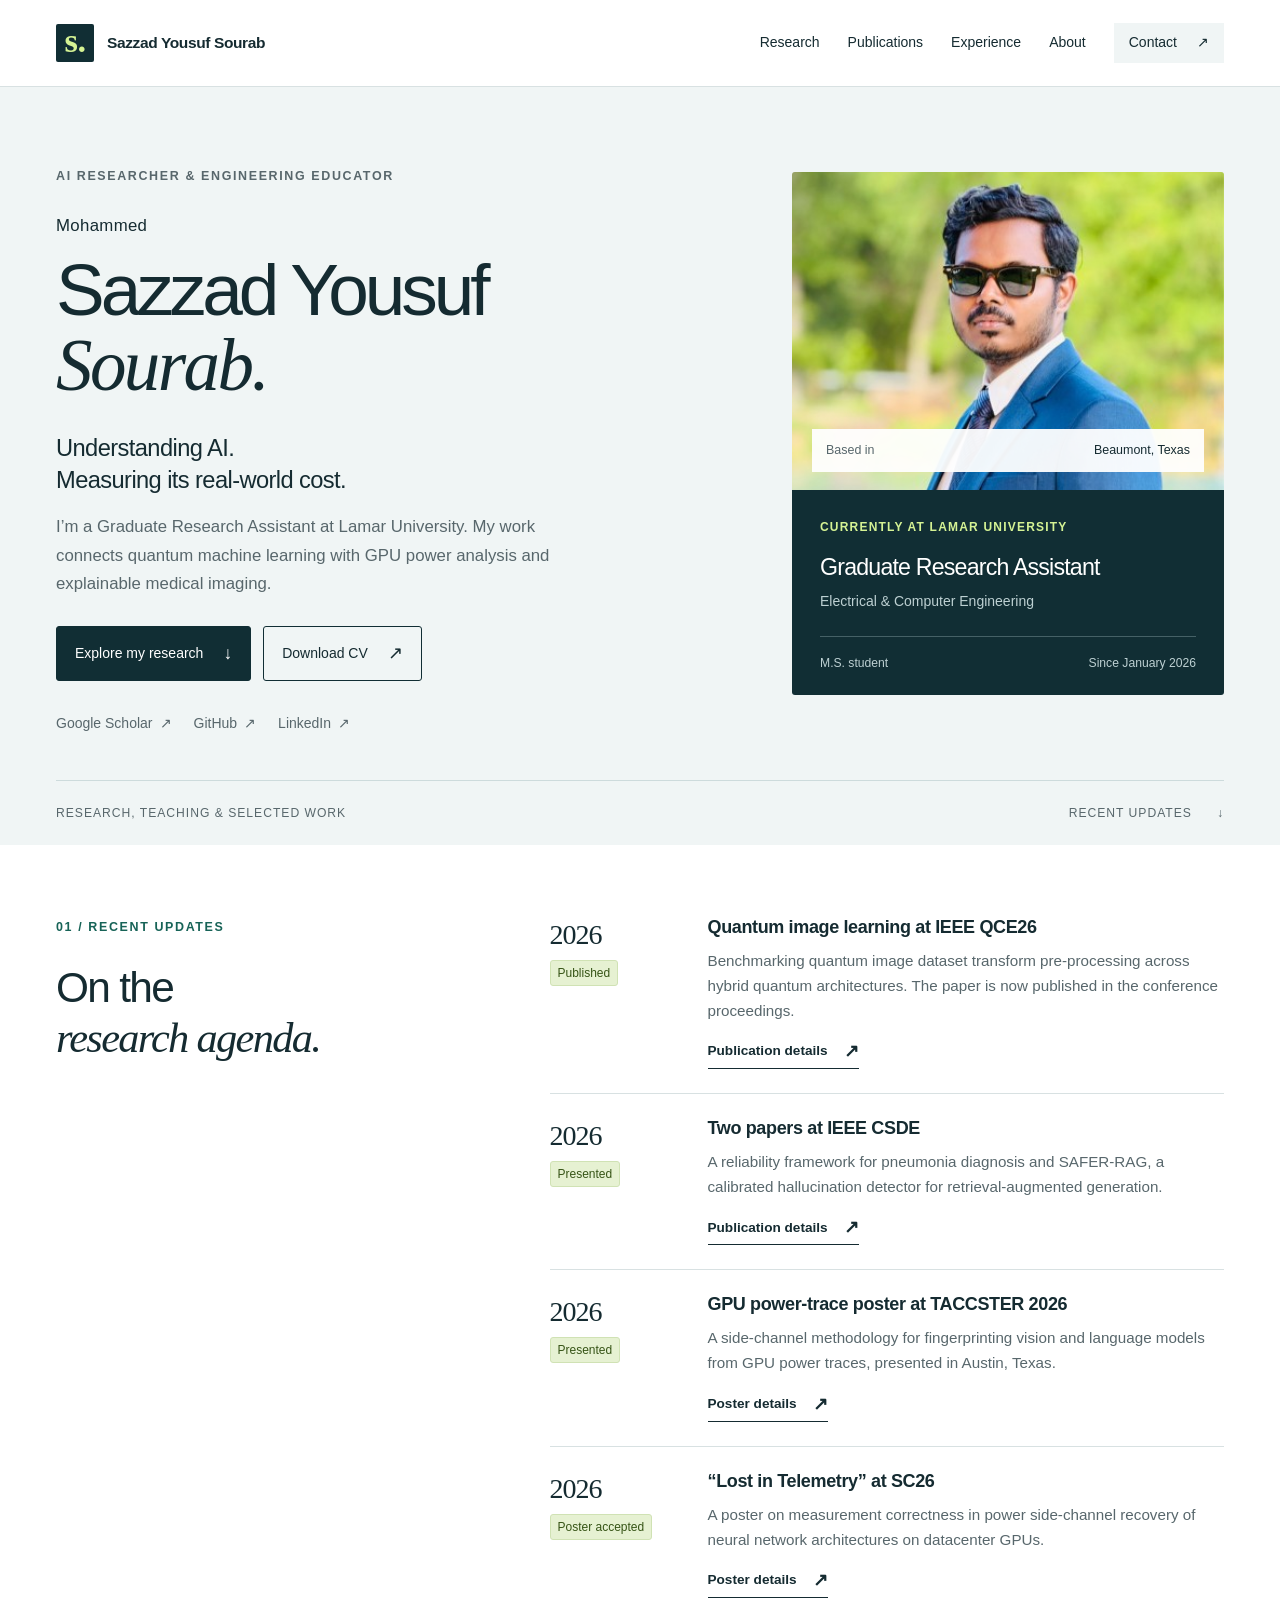
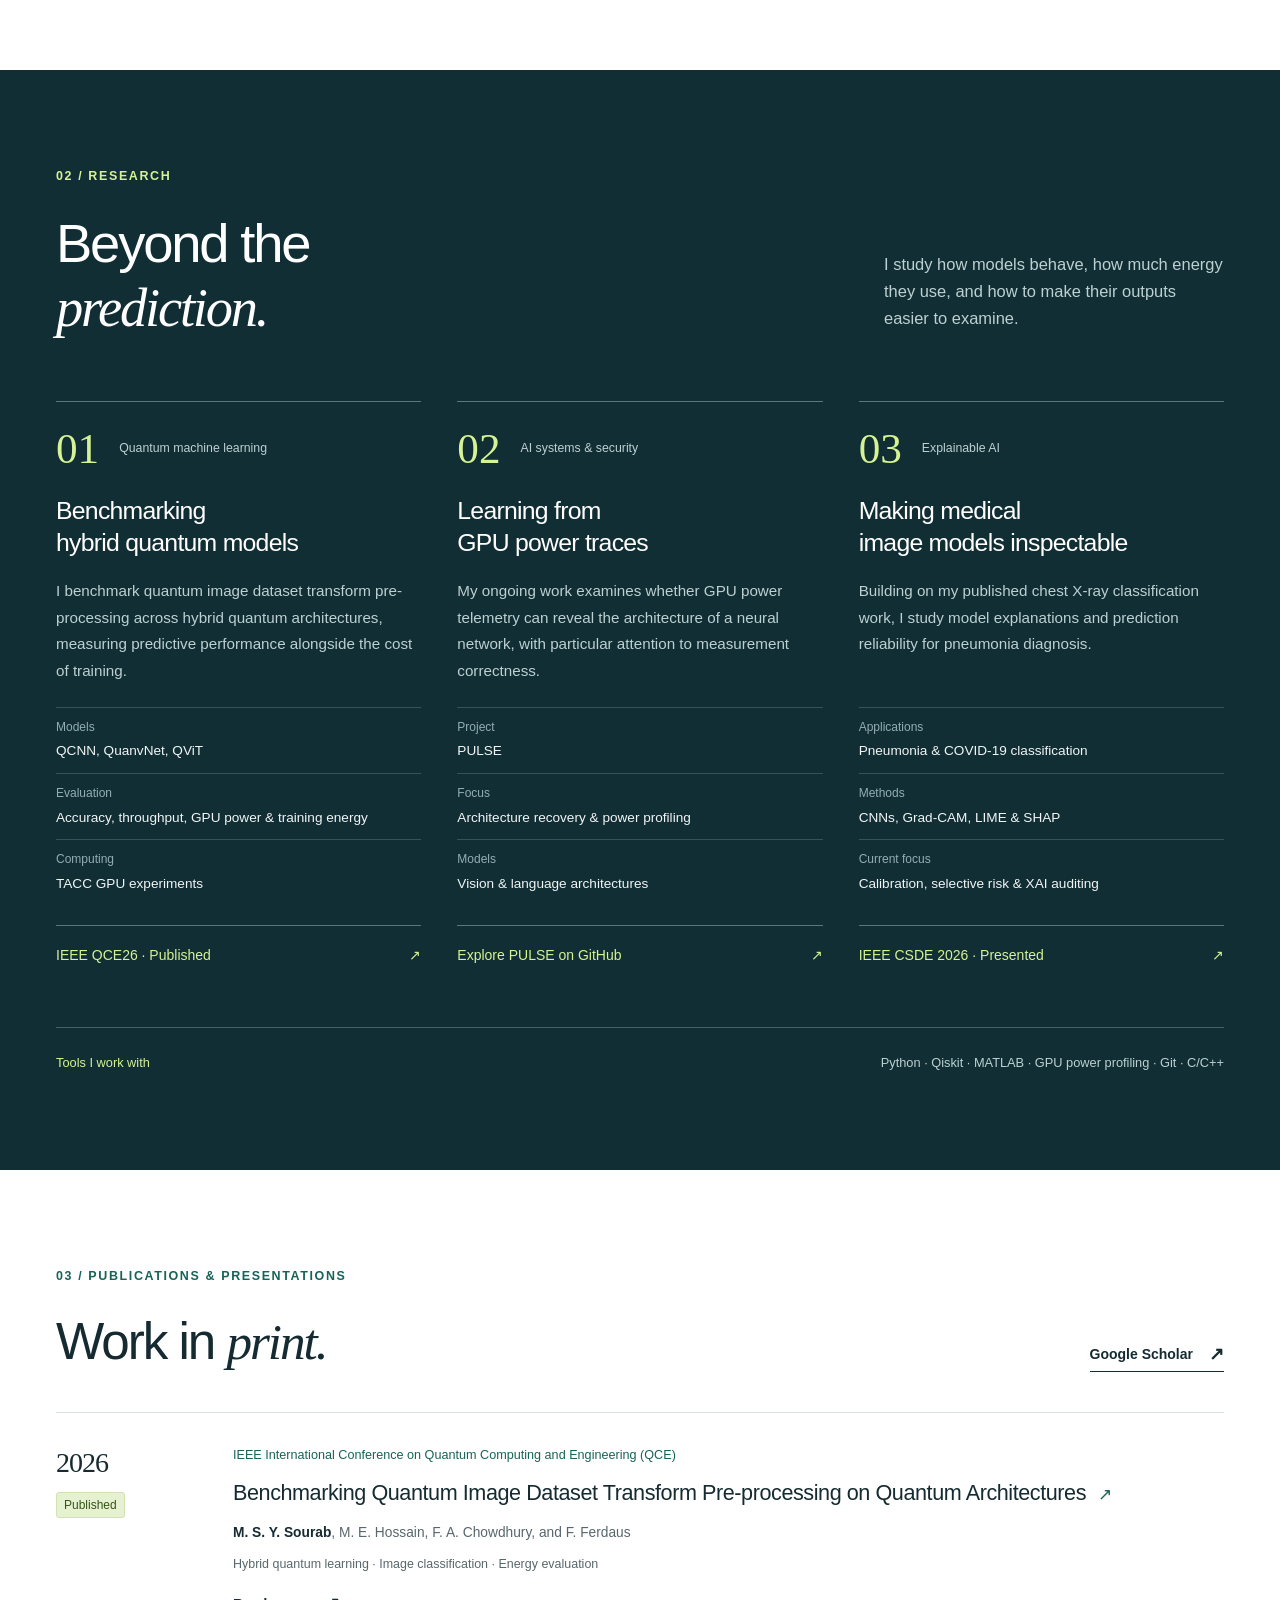
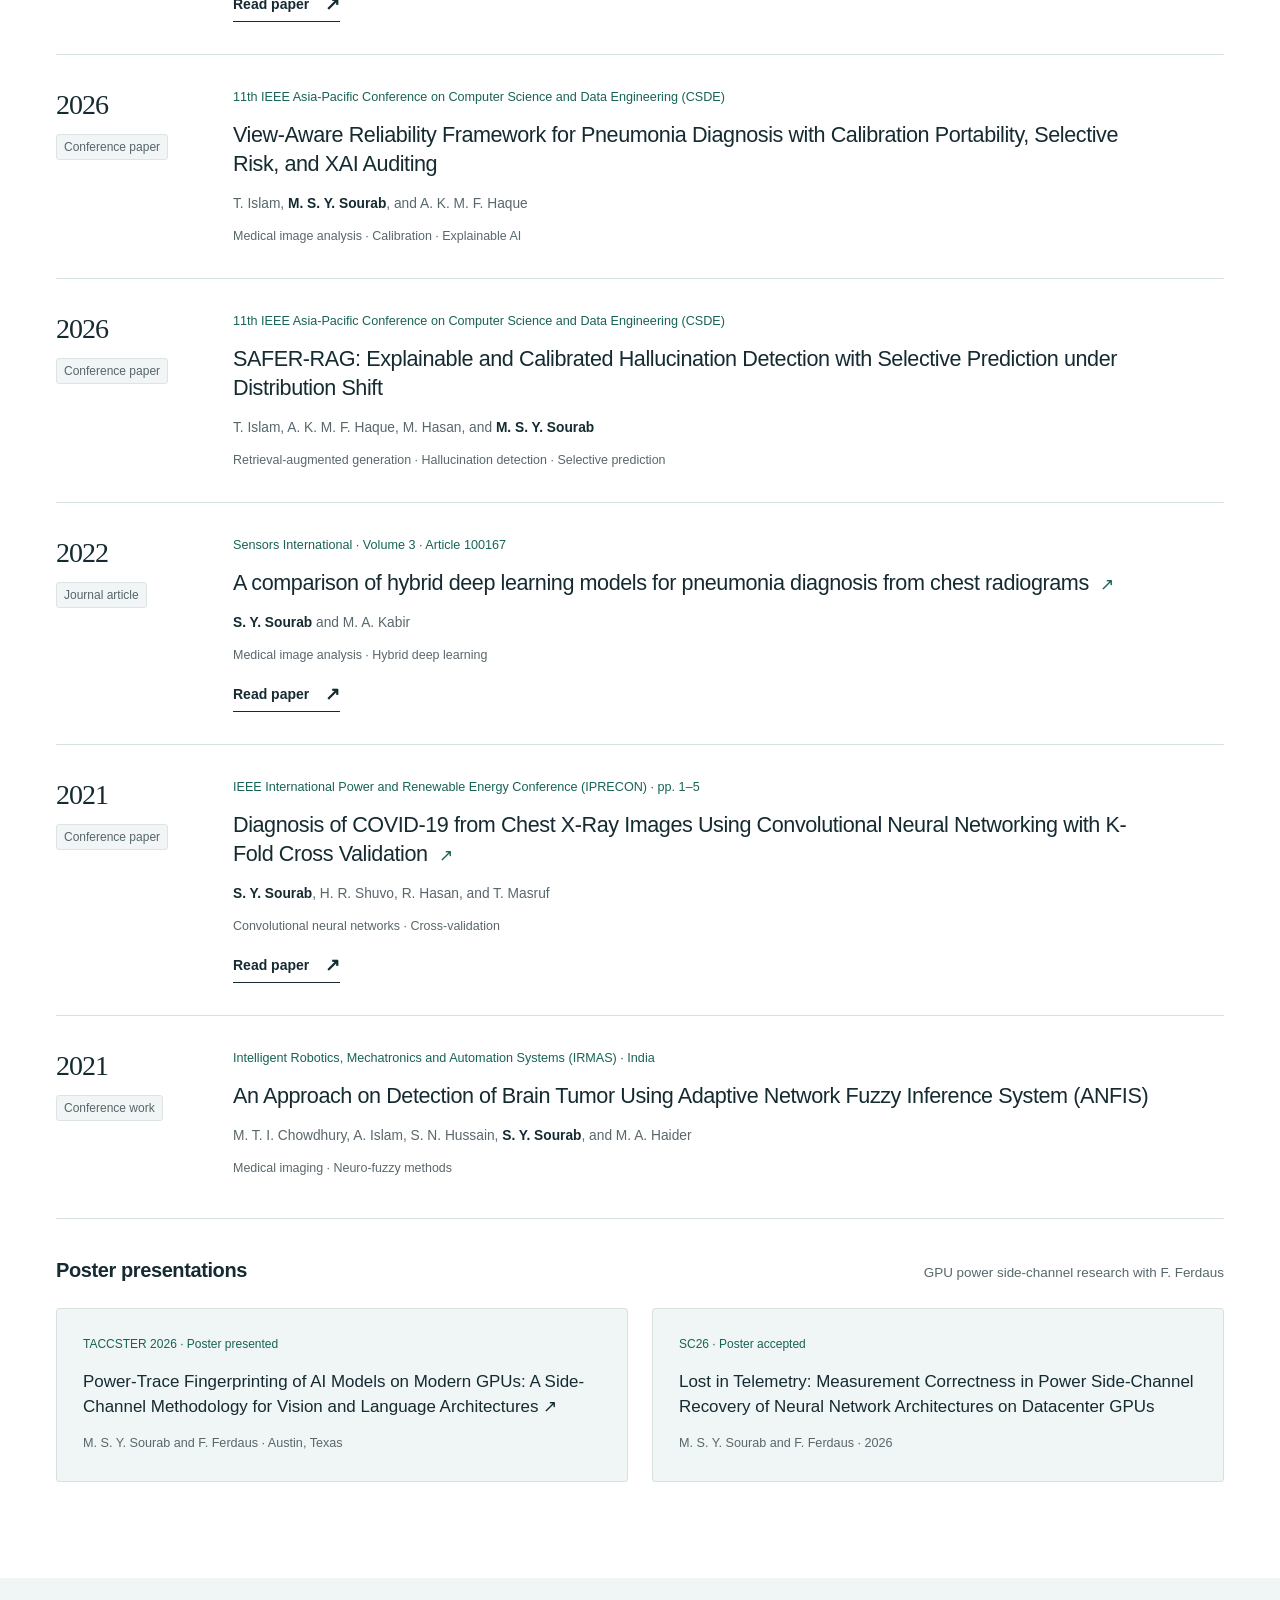
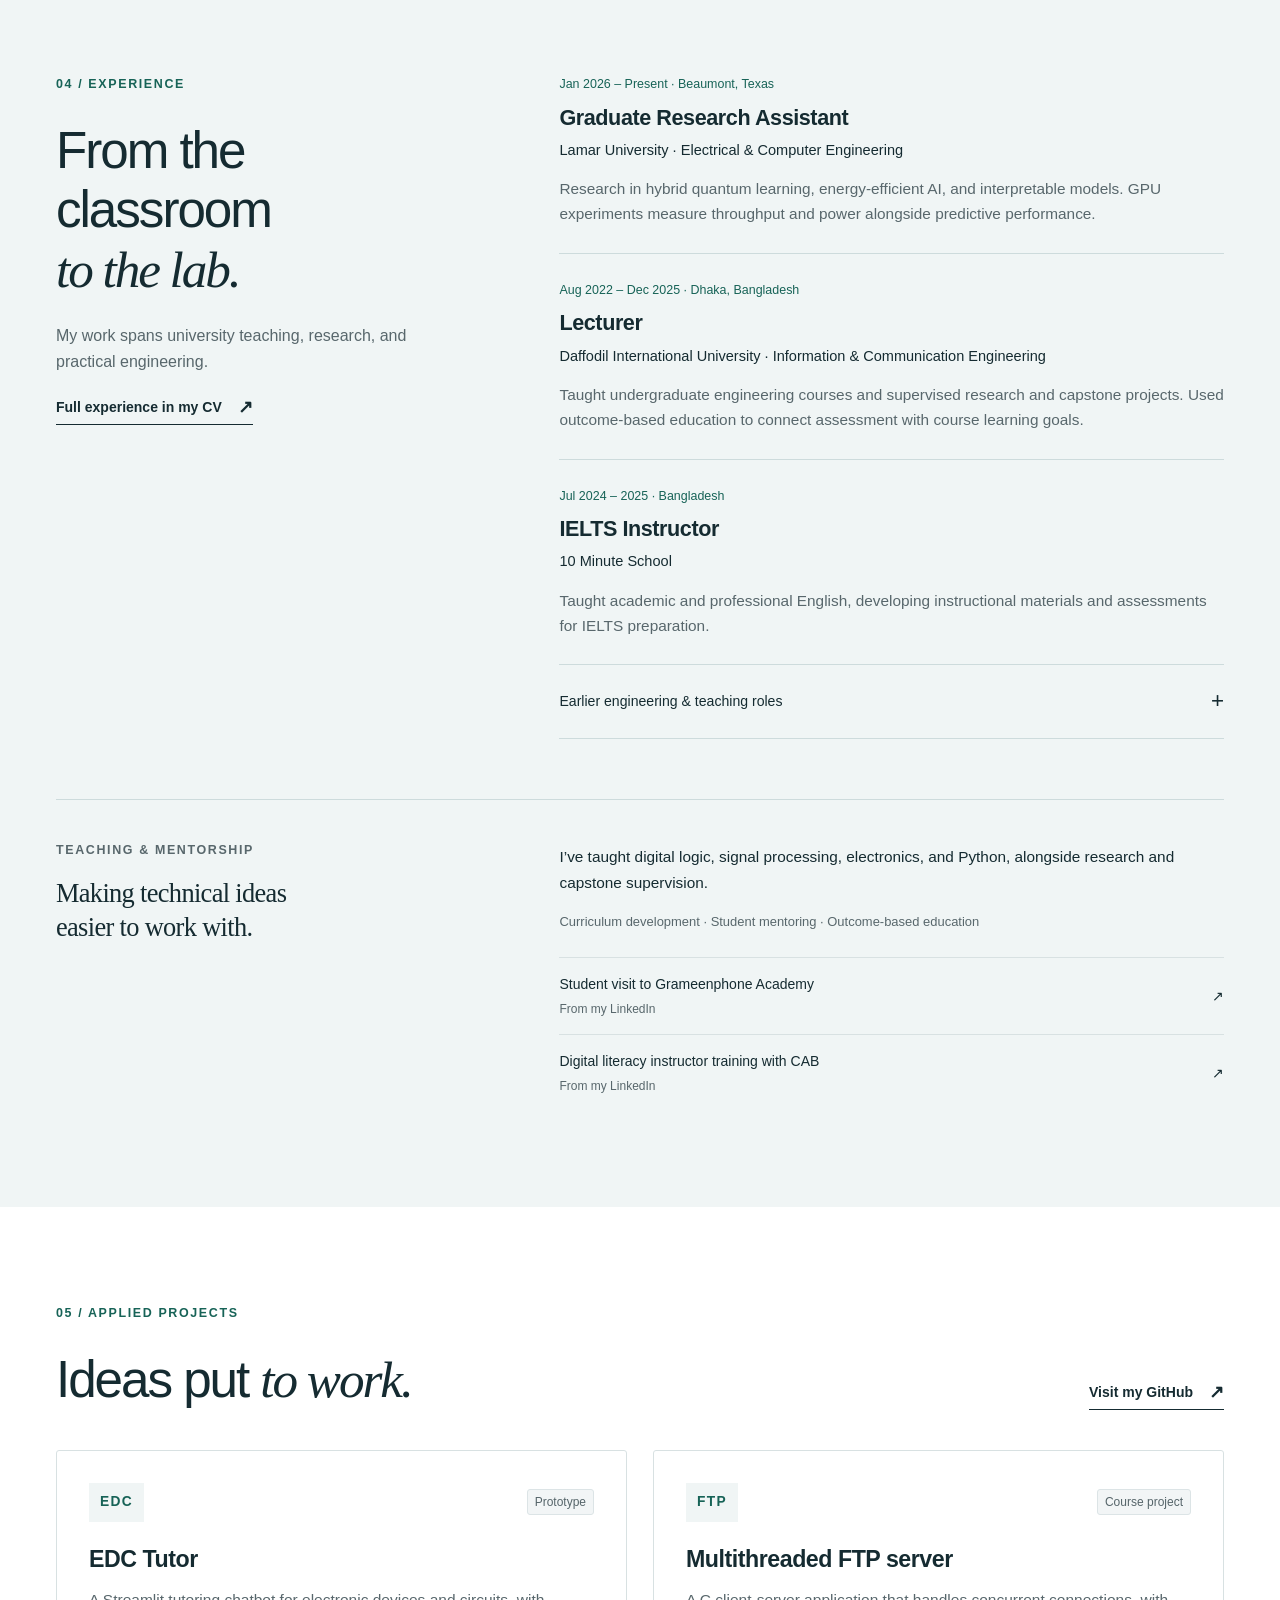
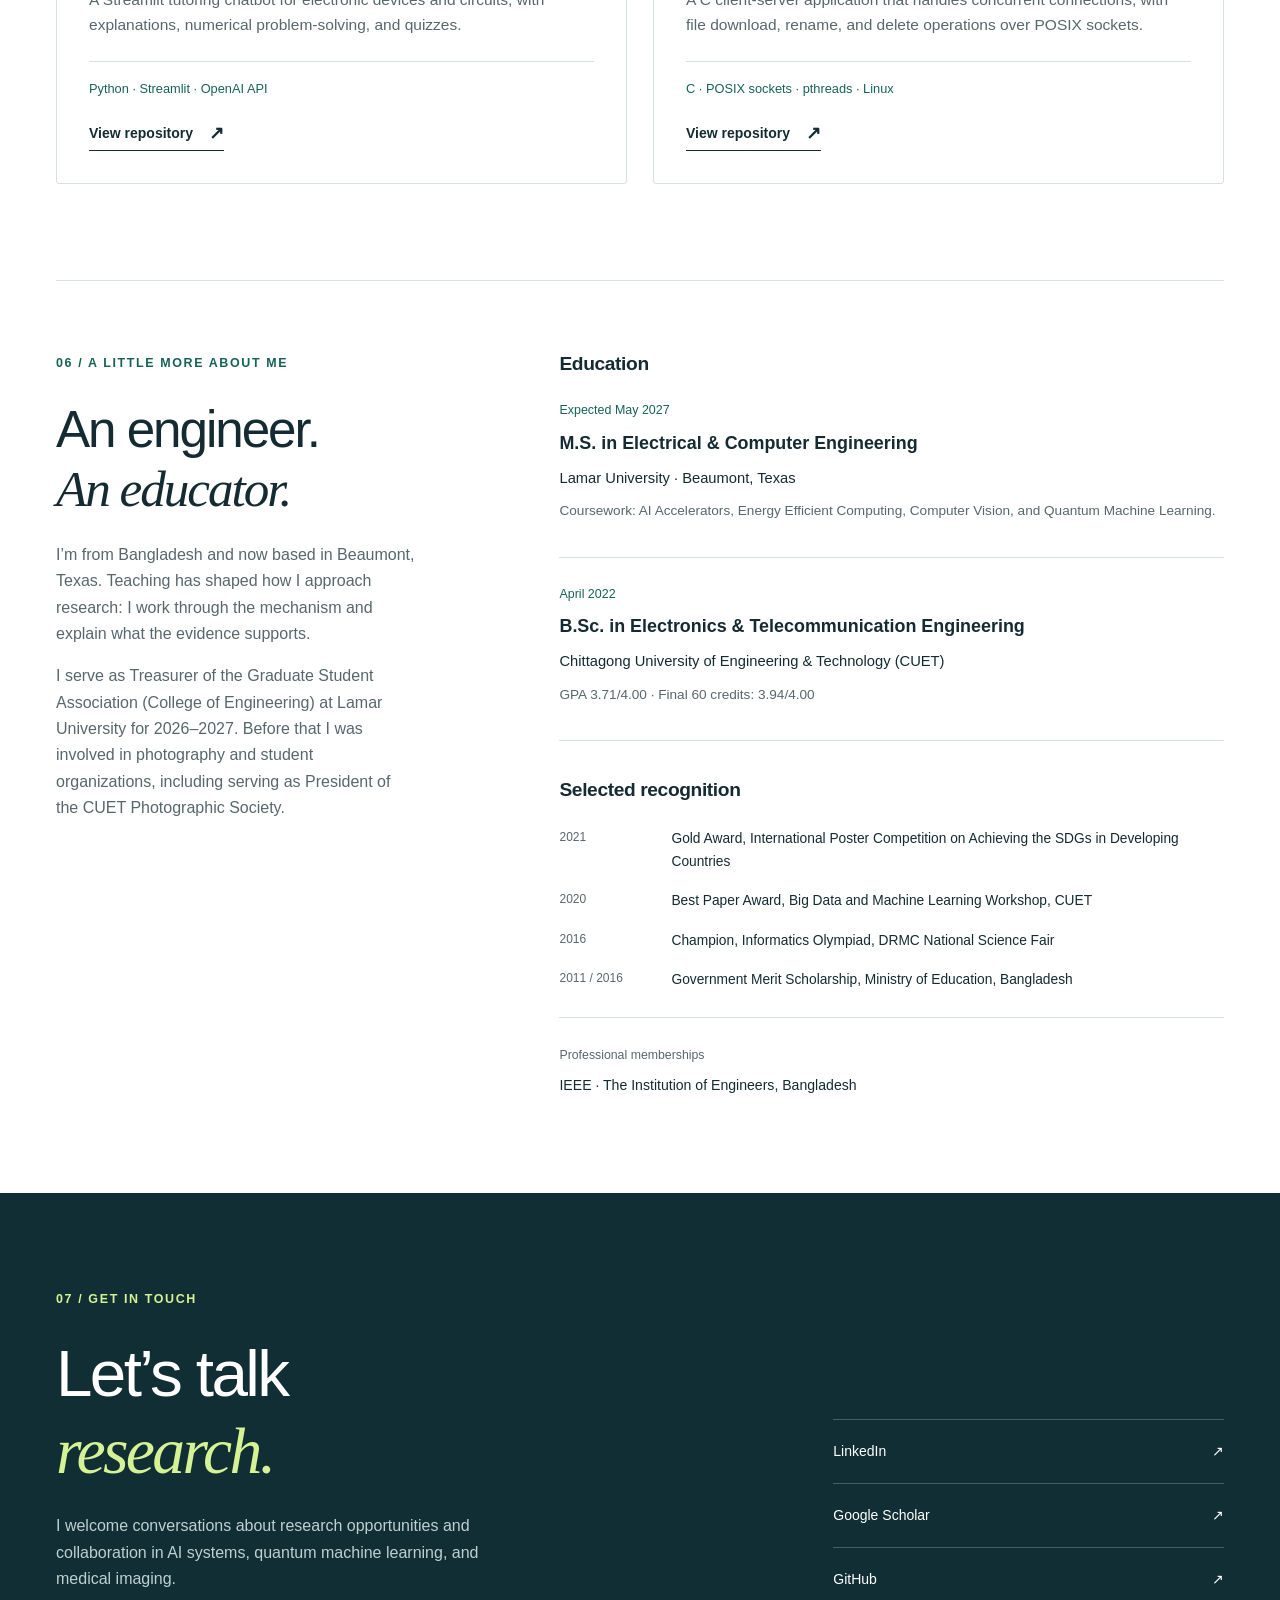
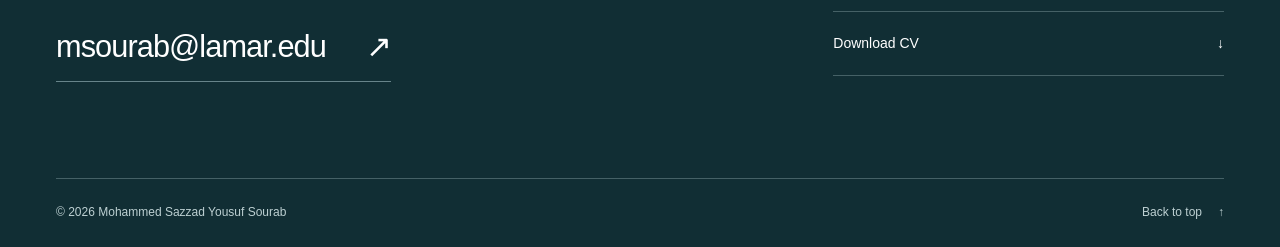
==== commit 17d6a678: "Add files via upload" ====
--- a/index.html
+++ b/index.html
@@ -51,7 +51,7 @@
         </div>
         <aside class="hero-aside" aria-label="Current role and research focus">
           <div class="portrait-slot" id="portrait-slot">
-            <img src="assets/portrait.jpg" width="400" height="400" alt="Mohammed Sazzad Yousuf Sourab wearing a blue suit outdoors" fetchpriority="high">
+            <img src="assets/portrait.jpg" width="800" height="800" alt="Portrait of Mohammed Sazzad Yousuf Sourab in a dark suit and navy tie" fetchpriority="high">
             <div class="portrait-caption"><span>Based in</span><strong>Beaumont, Texas</strong></div>
           </div>
           <div class="current-role">
@@ -70,7 +70,9 @@
       <div class="container section-grid">
         <div class="section-intro"><p class="section-index">01 / Recent updates</p><h2 id="updates-title">On the<br><em>research agenda.</em></h2></div>
         <div class="update-list">
-          <article class="update-row"><div class="update-label"><span class="year-label">2026</span><span class="status">Accepted</span></div><div><h3>Quantum image learning at IEEE QCE26</h3><p>Benchmarking hybrid quantum models for image classification, with and without quantum image dataset transformation.</p><a class="text-link" href="#pub-qce">Publication details <span aria-hidden="true">↗</span></a></div></article>
+          <article class="update-row"><div class="update-label"><span class="year-label">2026</span><span class="status">Published</span></div><div><h3>Quantum image learning at IEEE QCE26</h3><p>Benchmarking quantum image dataset transform pre-processing across hybrid quantum architectures. The paper is now published in the conference proceedings.</p><a class="text-link" href="#pub-qce">Publication details <span aria-hidden="true">↗</span></a></div></article>
+          <article class="update-row"><div class="update-label"><span class="year-label">2026</span><span class="status">Presented</span></div><div><h3>Two papers at IEEE CSDE</h3><p>A reliability framework for pneumonia diagnosis and SAFER-RAG, a calibrated hallucination detector for retrieval-augmented generation.</p><a class="text-link" href="#pub-view-aware">Publication details <span aria-hidden="true">↗</span></a></div></article>
+          <article class="update-row"><div class="update-label"><span class="year-label">2026</span><span class="status">Presented</span></div><div><h3>GPU power-trace poster at TACCSTER 2026</h3><p>A side-channel methodology for fingerprinting vision and language models from GPU power traces, presented in Austin, Texas.</p><a class="text-link" href="#posters">Poster details <span aria-hidden="true">↗</span></a></div></article>
           <article class="update-row"><div class="update-label"><span class="year-label">2026</span><span class="status">Poster accepted</span></div><div><h3>“Lost in Telemetry” at SC26</h3><p>A poster on measurement correctness in power side-channel recovery of neural network architectures on datacenter GPUs.</p><a class="text-link" href="#posters">Poster details <span aria-hidden="true">↗</span></a></div></article>
         </div>
       </div>
@@ -84,9 +86,9 @@
           <article class="research-card">
             <div class="research-card-top"><span class="research-number">01</span><span class="research-category">Quantum machine learning</span></div>
             <h3>Benchmarking<br>hybrid quantum models</h3>
-            <p>I compare image classification models with and without quantum image dataset transformation, measuring predictive performance alongside the cost of training.</p>
+            <p>I benchmark quantum image dataset transform pre-processing across hybrid quantum architectures, measuring predictive performance alongside the cost of training.</p>
             <dl class="research-facts"><div><dt>Models</dt><dd>QCNN, QuanvNet, QViT</dd></div><div><dt>Evaluation</dt><dd>Accuracy, throughput, GPU power & training energy</dd></div><div><dt>Computing</dt><dd>TACC GPU experiments</dd></div></dl>
-            <a class="research-link" href="#pub-qce">IEEE QCE26 · Accepted <span aria-hidden="true">↗</span></a>
+            <a class="research-link" href="#pub-qce">IEEE QCE26 · Published <span aria-hidden="true">↗</span></a>
           </article>
           <article class="research-card">
             <div class="research-card-top"><span class="research-number">02</span><span class="research-category">AI systems & security</span></div>
@@ -100,7 +102,7 @@
             <h3>Making medical<br>image models inspectable</h3>
             <p>Building on my published chest X-ray classification work, I study model explanations and prediction reliability for pneumonia diagnosis.</p>
             <dl class="research-facts"><div><dt>Applications</dt><dd>Pneumonia & COVID-19 classification</dd></div><div><dt>Methods</dt><dd>CNNs, Grad-CAM, LIME & SHAP</dd></div><div><dt>Current focus</dt><dd>Calibration, selective risk & XAI auditing</dd></div></dl>
-            <a class="research-link" href="#pub-pneumonia">Published medical imaging work <span aria-hidden="true">↗</span></a>
+            <a class="research-link" href="#pub-view-aware">IEEE CSDE 2026 · Presented <span aria-hidden="true">↗</span></a>
           </article>
         </div>
         <div class="research-note"><span>Tools I work with</span><p>Python · Qiskit · MATLAB · GPU power profiling · Git · C/C++</p></div>
@@ -112,18 +114,19 @@
       <div class="container">
         <div class="section-heading"><div><p class="section-index">03 / Publications & presentations</p><h2 id="publications-title">Work in <em>print.</em></h2></div><a class="text-link" href="https://scholar.google.com/citations?user=nmRp_L8AAAAJ&amp;hl=en" target="_blank" rel="noopener noreferrer">Google Scholar <span aria-hidden="true">↗</span></a></div>
         <div class="publication-list">
-          <article class="publication" id="pub-qce"><div class="pub-meta"><span class="year-label">2026</span><span class="status">Accepted</span></div><div class="pub-content"><p class="venue">IEEE International Conference on Quantum Computing and Engineering (QCE)</p><h3>Benchmarking Hybrid Quantum Models for Image Classification With and Without Quantum Image Dataset Transformation</h3><p class="authors"><strong>M. S. Y. Sourab</strong>, F. A. Chowdhury, M. E. Hossain, and F. Ferdaus</p><p class="pub-note">Hybrid quantum learning · Image classification · Energy evaluation</p></div></article>
+          <article class="publication" id="pub-qce"><div class="pub-meta"><span class="year-label">2026</span><span class="status">Published</span></div><div class="pub-content"><p class="venue">IEEE International Conference on Quantum Computing and Engineering (QCE)</p><h3><a href="https://doi.org/10.1109/QCE68830.2026.10127" target="_blank" rel="noopener noreferrer">Benchmarking Quantum Image Dataset Transform Pre-processing on Quantum Architectures <span aria-hidden="true">↗</span></a></h3><p class="authors"><strong>M. S. Y. Sourab</strong>, M. E. Hossain, F. A. Chowdhury, and F. Ferdaus</p><p class="pub-note">Hybrid quantum learning · Image classification · Energy evaluation</p><a class="text-link pub-doi" href="https://doi.org/10.1109/QCE68830.2026.10127" target="_blank" rel="noopener noreferrer">Read paper <span aria-hidden="true">↗</span></a></div></article>
+          <article class="publication" id="pub-view-aware"><div class="pub-meta"><span class="year-label">2026</span><span class="status status-neutral">Conference paper</span></div><div class="pub-content"><p class="venue">11th IEEE Asia-Pacific Conference on Computer Science and Data Engineering (CSDE)</p><h3>View-Aware Reliability Framework for Pneumonia Diagnosis with Calibration Portability, Selective Risk, and XAI Auditing</h3><p class="authors">T. Islam, <strong>M. S. Y. Sourab</strong>, and A. K. M. F. Haque</p><p class="pub-note">Medical image analysis · Calibration · Explainable AI</p></div></article>
+          <article class="publication" id="pub-safer-rag"><div class="pub-meta"><span class="year-label">2026</span><span class="status status-neutral">Conference paper</span></div><div class="pub-content"><p class="venue">11th IEEE Asia-Pacific Conference on Computer Science and Data Engineering (CSDE)</p><h3>SAFER-RAG: Explainable and Calibrated Hallucination Detection with Selective Prediction under Distribution Shift</h3><p class="authors">T. Islam, A. K. M. F. Haque, M. Hasan, and <strong>M. S. Y. Sourab</strong></p><p class="pub-note">Retrieval-augmented generation · Hallucination detection · Selective prediction</p></div></article>
           <article class="publication" id="pub-pneumonia"><div class="pub-meta"><span class="year-label">2022</span><span class="status status-neutral">Journal article</span></div><div class="pub-content"><p class="venue">Sensors International · Volume 3 · Article 100167</p><h3><a href="https://doi.org/10.1016/j.sintl.2022.100167" target="_blank" rel="noopener noreferrer">A comparison of hybrid deep learning models for pneumonia diagnosis from chest radiograms <span aria-hidden="true">↗</span></a></h3><p class="authors"><strong>S. Y. Sourab</strong> and M. A. Kabir</p><p class="pub-note">Medical image analysis · Hybrid deep learning</p><a class="text-link pub-doi" href="https://doi.org/10.1016/j.sintl.2022.100167" target="_blank" rel="noopener noreferrer">Read paper <span aria-hidden="true">↗</span></a></div></article>
           <article class="publication" id="pub-covid"><div class="pub-meta"><span class="year-label">2021</span><span class="status status-neutral">Conference paper</span></div><div class="pub-content"><p class="venue">IEEE International Power and Renewable Energy Conference (IPRECON) · pp. 1–5</p><h3><a href="https://doi.org/10.1109/IPRECON52453.2021.9640744" target="_blank" rel="noopener noreferrer">Diagnosis of COVID-19 from Chest X-Ray Images Using Convolutional Neural Networking with K-Fold Cross Validation <span aria-hidden="true">↗</span></a></h3><p class="authors"><strong>S. Y. Sourab</strong>, H. R. Shuvo, R. Hasan, and T. Masruf</p><p class="pub-note">Convolutional neural networks · Cross-validation</p><a class="text-link pub-doi" href="https://doi.org/10.1109/IPRECON52453.2021.9640744" target="_blank" rel="noopener noreferrer">Read paper <span aria-hidden="true">↗</span></a></div></article>
           <article class="publication"><div class="pub-meta"><span class="year-label">2021</span><span class="status status-neutral">Conference work</span></div><div class="pub-content"><p class="venue">Intelligent Robotics, Mechatronics and Automation Systems (IRMAS) · India</p><h3>An Approach on Detection of Brain Tumor Using Adaptive Network Fuzzy Inference System (ANFIS)</h3><p class="authors">M. T. I. Chowdhury, A. Islam, S. N. Hussain, <strong>S. Y. Sourab</strong>, and M. A. Haider</p><p class="pub-note">Medical imaging · Neuro-fuzzy methods</p></div></article>
         </div>
         <div class="poster-section" id="posters">
-          <div class="subsection-heading"><h3>Posters & ongoing work</h3><p>Research in progress and upcoming presentations</p></div>
+          <div class="subsection-heading"><h3>Poster presentations</h3><p>GPU power side-channel research with F. Ferdaus</p></div>
           <div class="poster-grid">
+            <article class="poster-card"><p class="venue">TACCSTER 2026 · Poster presented</p><h4><a href="https://doi.org/10.26153/tsw/65039" target="_blank" rel="noopener noreferrer">Power-Trace Fingerprinting of AI Models on Modern GPUs: A Side-Channel Methodology for Vision and Language Architectures <span aria-hidden="true">↗</span></a></h4><p class="authors">M. S. Y. Sourab and F. Ferdaus · Austin, Texas</p></article>
             <article class="poster-card"><p class="venue">SC26 · Poster accepted</p><h4>Lost in Telemetry: Measurement Correctness in Power Side-Channel Recovery of Neural Network Architectures on Datacenter GPUs</h4><p class="authors">M. S. Y. Sourab and F. Ferdaus · 2026</p></article>
-            <article class="poster-card"><p class="venue">TACCSTER 2026 · Upcoming poster</p><h4>Power-Trace Fingerprinting of AI Models on Modern GPUs: A Side-Channel Methodology for Vision and Language Architectures</h4><p class="authors">M. S. Y. Sourab and F. Ferdaus · Austin, Texas</p></article>
           </div>
-          <div class="manuscript-note"><span class="status status-neutral">Under review · ICECE 2026</span><p>View-Aware Reliability Framework for Pneumonia Diagnosis with Calibration Portability, Selective Risk, and XAI Auditing</p></div>
         </div>
       </div>
     </section>
@@ -134,7 +137,7 @@
         <div class="timeline">
           <article class="timeline-item"><p class="date">Jan 2026 – Present · Beaumont, Texas</p><h3>Graduate Research Assistant</h3><p class="organization">Lamar University · Electrical & Computer Engineering</p><p>Research in hybrid quantum learning, energy-efficient AI, and interpretable models. GPU experiments measure throughput and power alongside predictive performance.</p></article>
           <article class="timeline-item"><p class="date">Aug 2022 – Dec 2025 · Dhaka, Bangladesh</p><h3>Lecturer</h3><p class="organization">Daffodil International University · Information & Communication Engineering</p><p>Taught undergraduate engineering courses and supervised research and capstone projects. Used outcome-based education to connect assessment with course learning goals.</p></article>
-          <article class="timeline-item"><p class="date">Jul 2024 – Present · Bangladesh</p><h3>IELTS Instructor</h3><p class="organization">10 Minute School</p><p>Teach academic and professional English, developing instructional materials and assessments for IELTS preparation.</p></article>
+          <article class="timeline-item"><p class="date">Jul 2024 – 2025 · Bangladesh</p><h3>IELTS Instructor</h3><p class="organization">10 Minute School</p><p>Taught academic and professional English, developing instructional materials and assessments for IELTS preparation.</p></article>
           <details class="earlier-experience"><summary>Earlier engineering & teaching roles <span aria-hidden="true">+</span></summary><div class="earlier-content">
             <article><p class="date">Jan – Dec 2023</p><h4>Digital Literacy Instructor</h4><p>Consumers Association of Bangladesh · Youth Project</p></article>
             <article><p class="date">Jun – Aug 2022</p><h4>Solution Architect (Cloud)</h4><p>Huawei Technologies Ltd. · Bangladesh</p></article>
@@ -159,7 +162,7 @@
     </section>
 
     <section class="about section-pad" id="about" aria-labelledby="about-title">
-      <div class="container section-grid"><div class="section-intro"><p class="section-index">06 / A little more about me</p><h2 id="about-title">An engineer.<br><em>An educator.</em></h2><p>I’m from Bangladesh and now based in Beaumont, Texas. Teaching has shaped how I approach research: I work through the mechanism and explain what the evidence supports.</p><p>Outside engineering, I’ve been involved in photography and student organizations, including serving as President of the CUET Photographic Society.</p></div>
+      <div class="container section-grid"><div class="section-intro"><p class="section-index">06 / A little more about me</p><h2 id="about-title">An engineer.<br><em>An educator.</em></h2><p>I’m from Bangladesh and now based in Beaumont, Texas. Teaching has shaped how I approach research: I work through the mechanism and explain what the evidence supports.</p><p>I serve as Treasurer of the Graduate Student Association (College of Engineering) at Lamar University for 2026–2027. Before that I was involved in photography and student organizations, including serving as President of the CUET Photographic Society.</p></div>
         <div class="about-details">
           <div class="education-block"><h3>Education</h3>
             <article class="education-item"><p class="date">Expected May 2027</p><h4>M.S. in Electrical & Computer Engineering</h4><p>Lamar University · Beaumont, Texas</p><p class="education-detail">Coursework: AI Accelerators, Energy Efficient Computing, Computer Vision, and Quantum Machine Learning.</p></article>
--- a/styles.css
+++ b/styles.css
@@ -420,7 +420,7 @@
 .portrait-slot img {
   height:100%;
   object-fit:cover;
-  object-position:center 30%;
+  object-position:center 12%;
 }
 
 .portrait-caption {
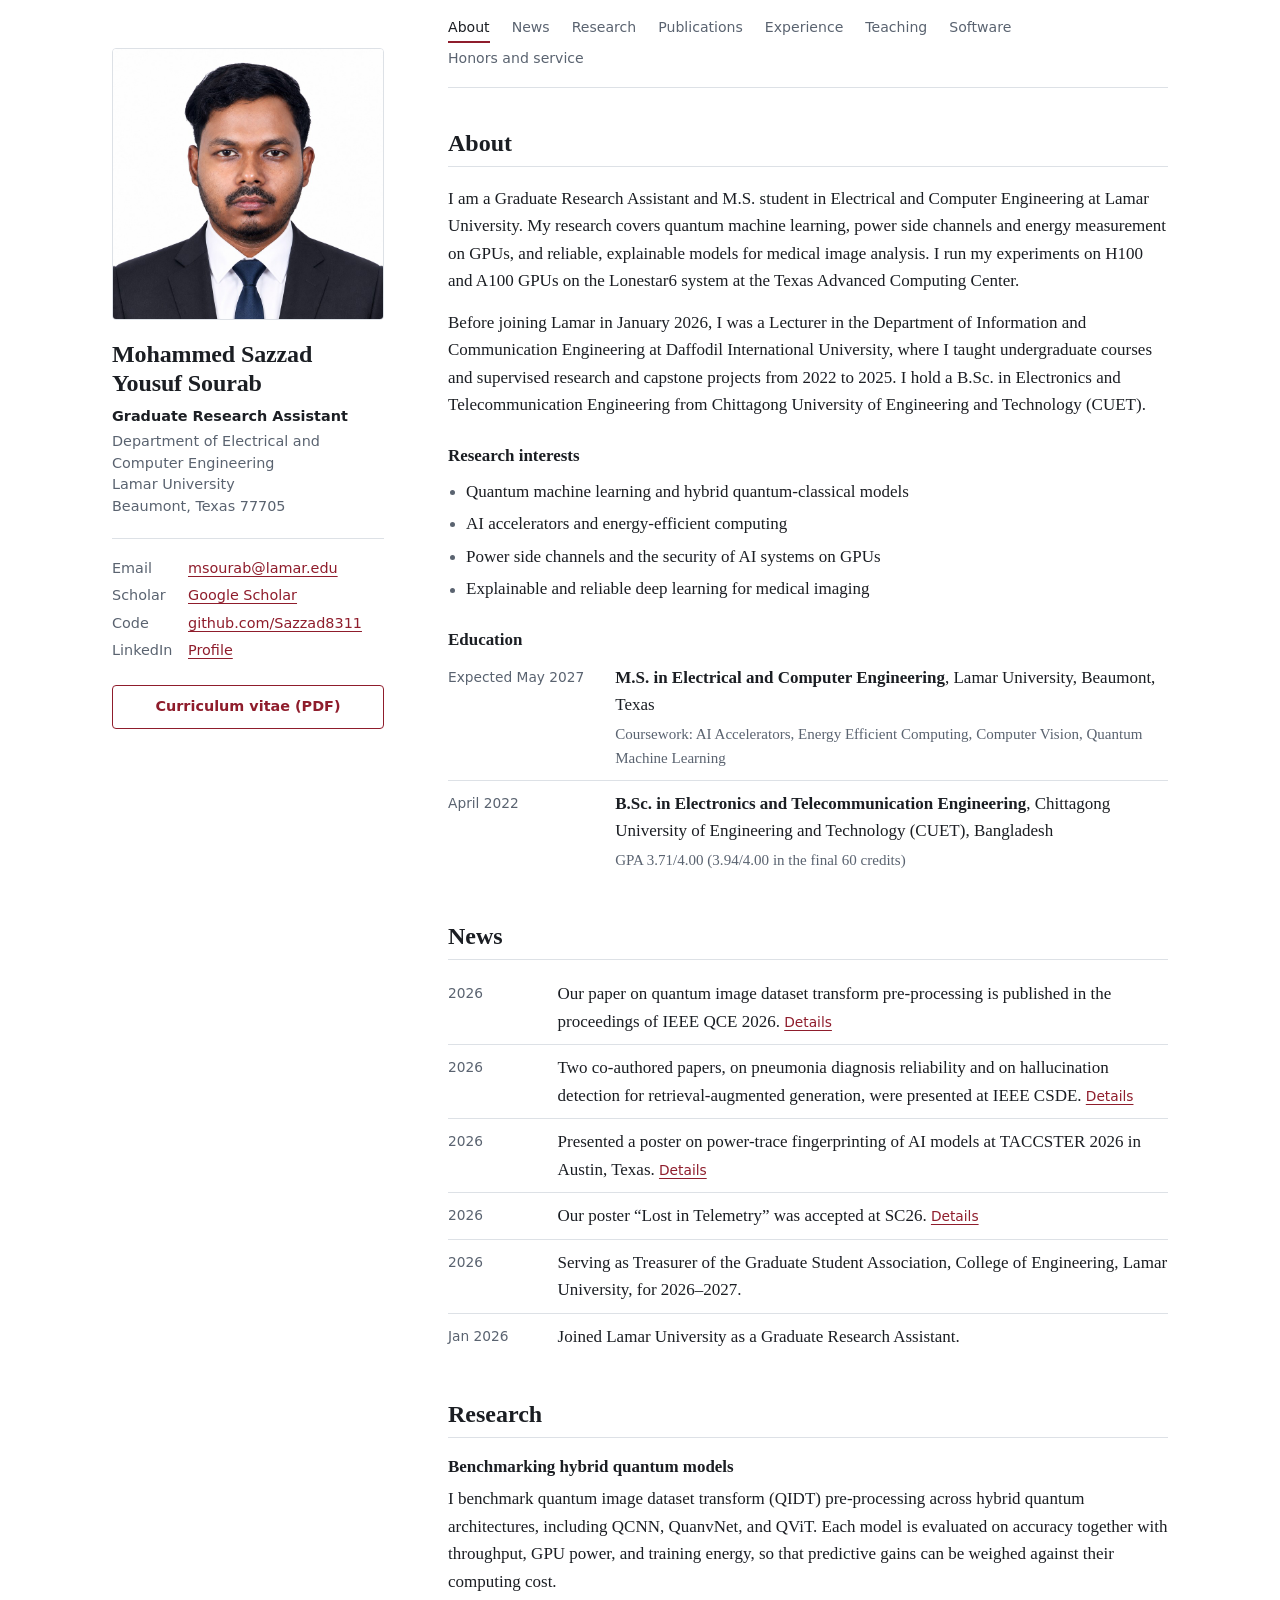
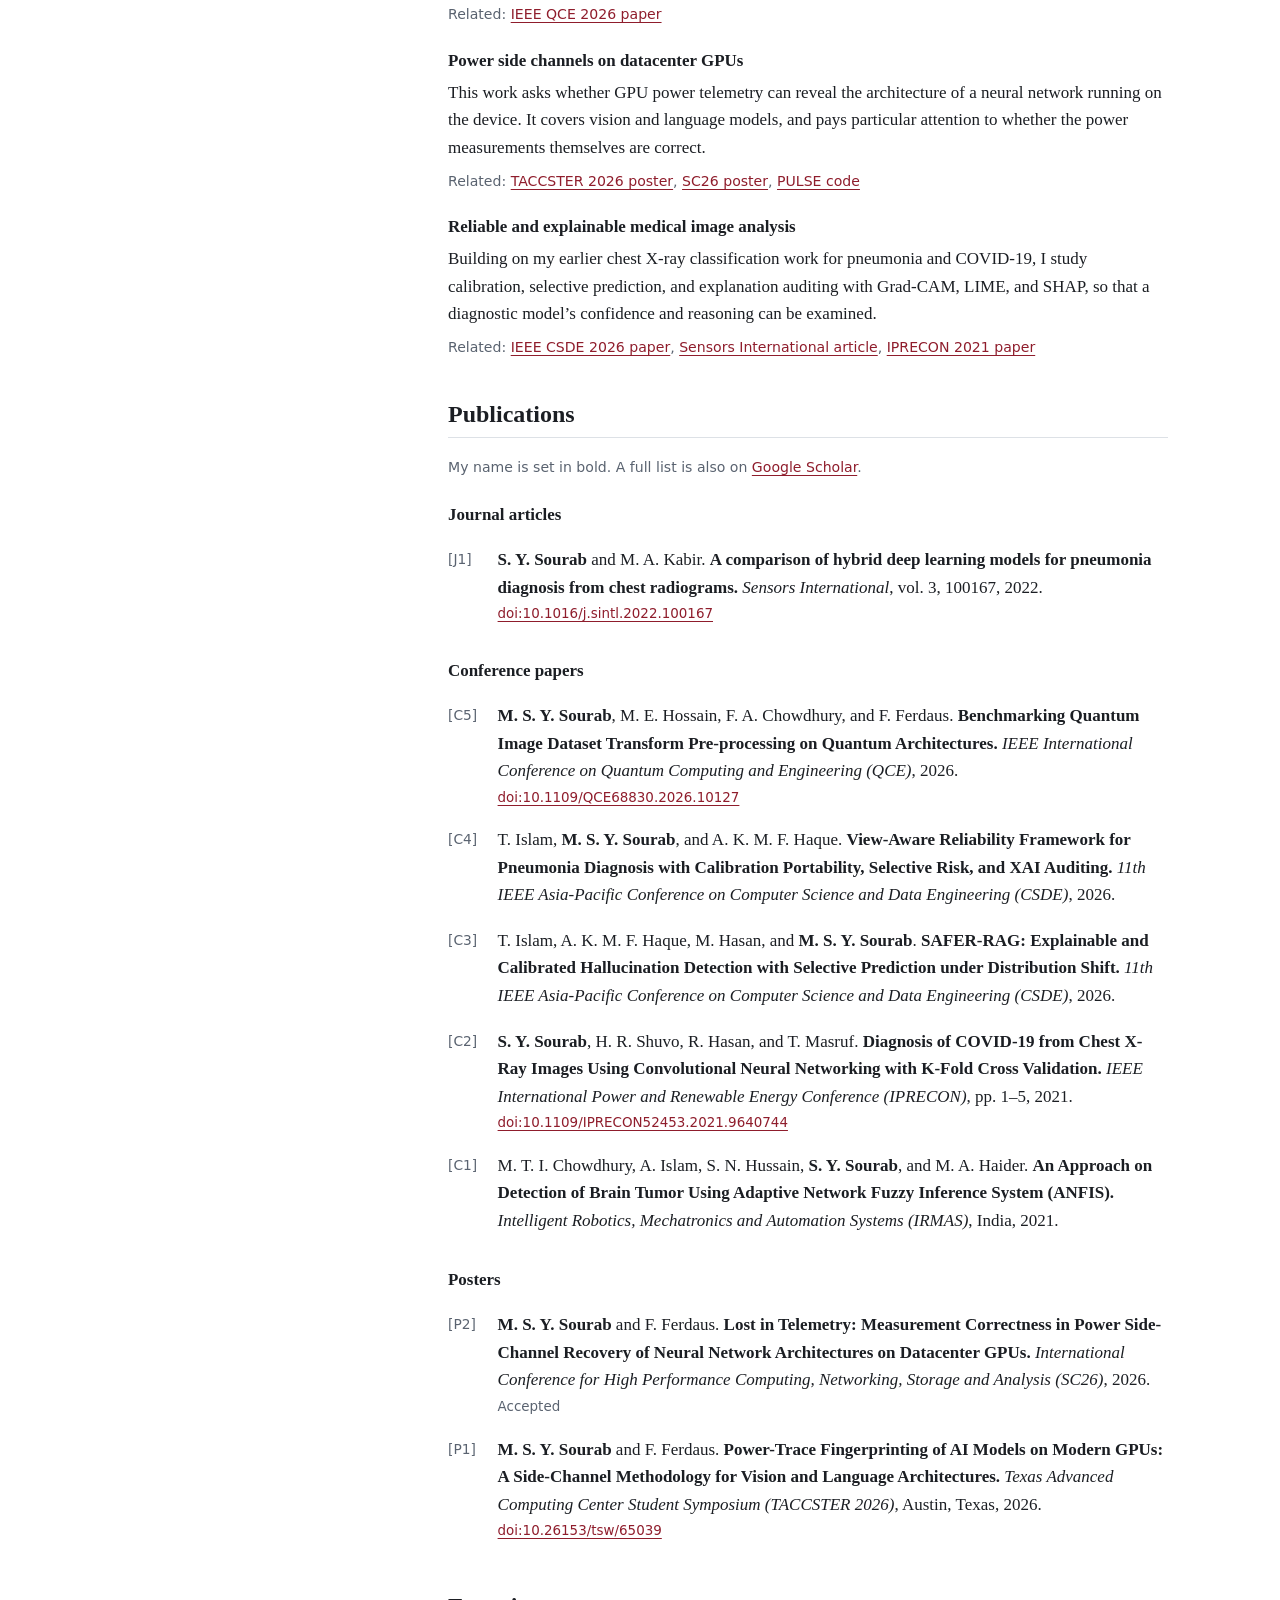
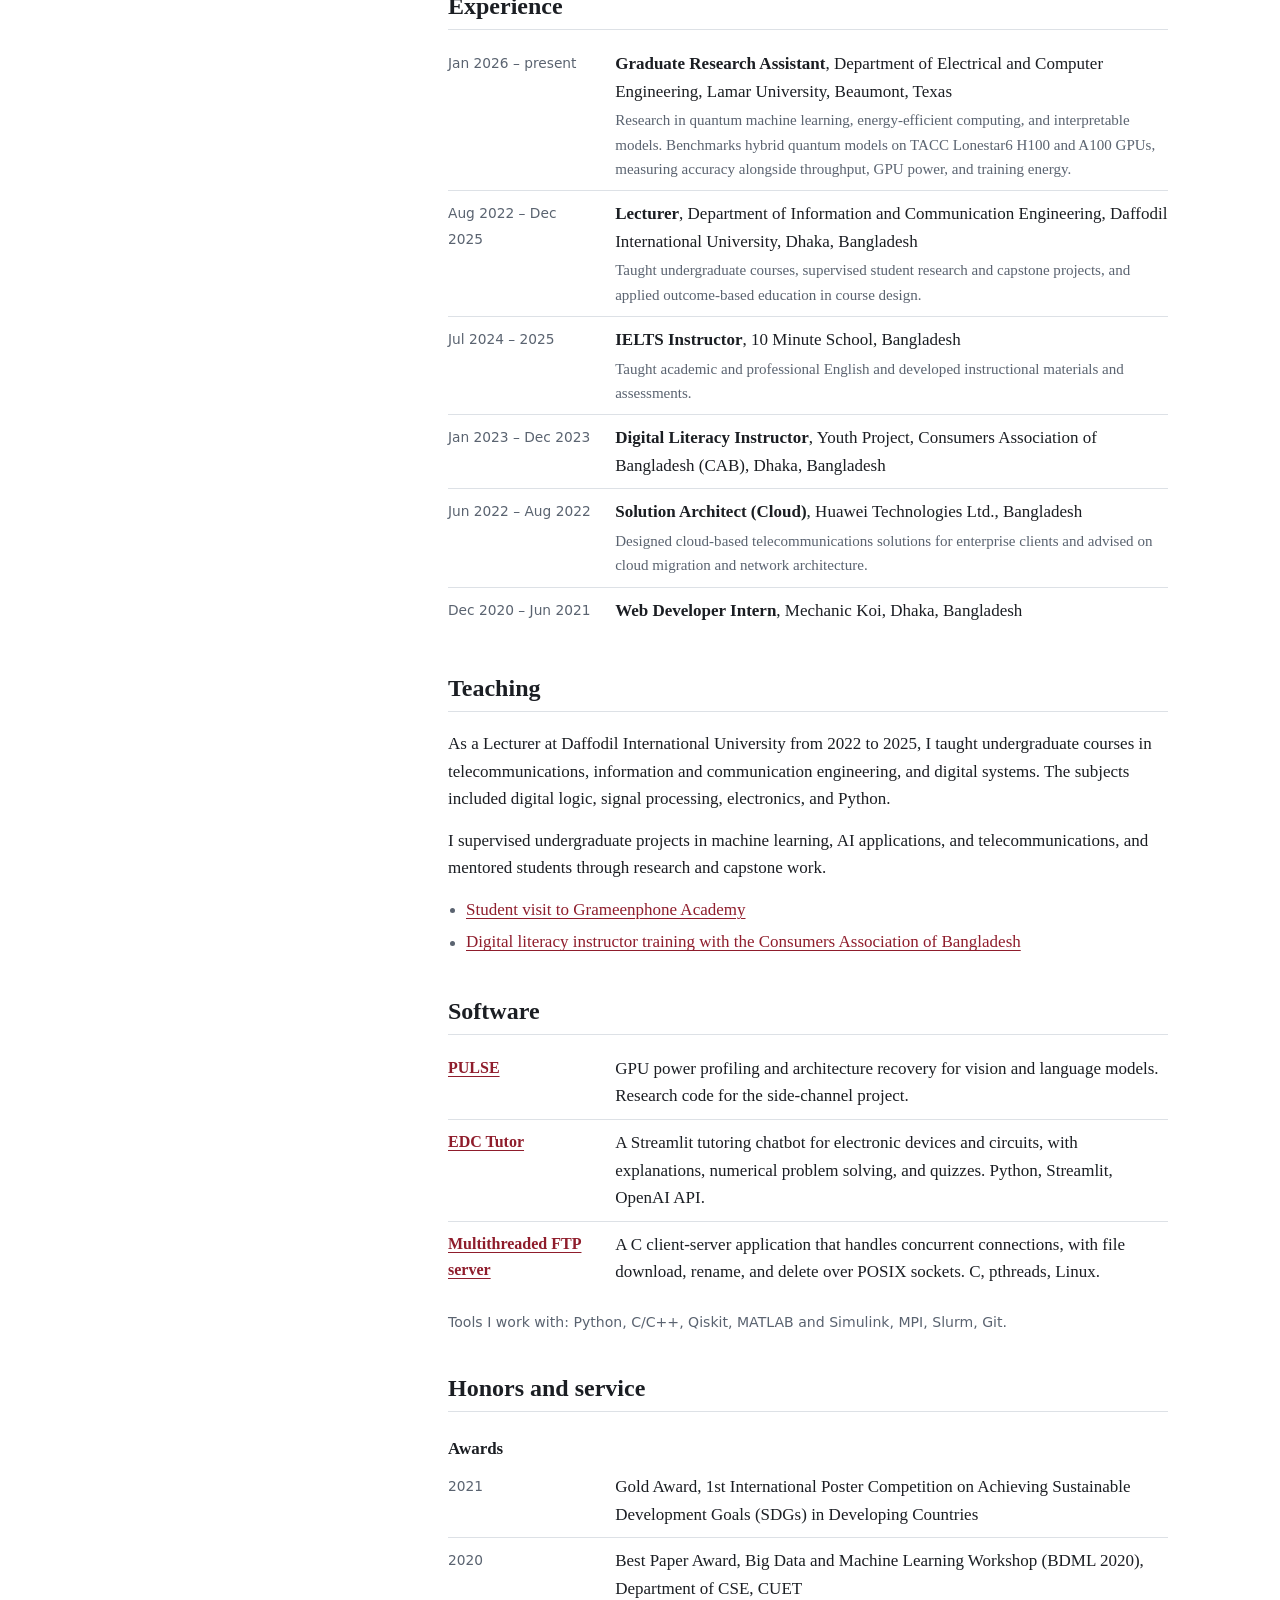
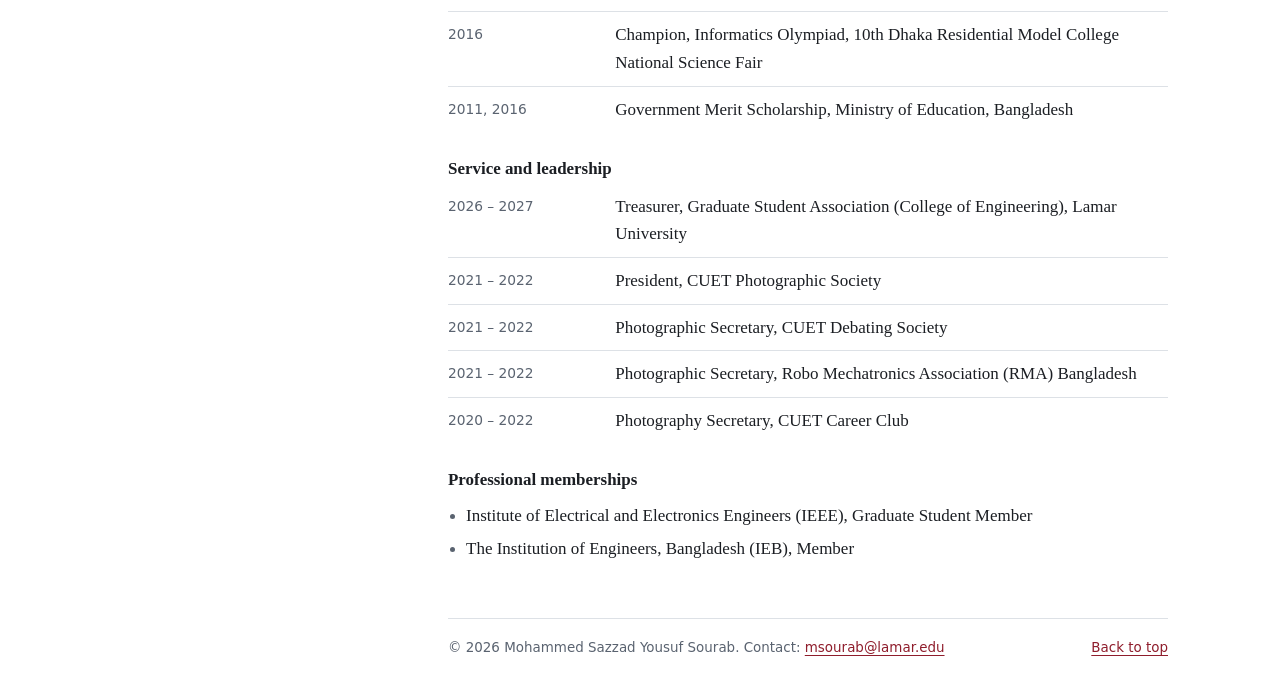
==== commit 5f4fba91: "Add files via upload" ====
--- a/index.html
+++ b/index.html
@@ -3,181 +3,196 @@
 <head>
   <meta charset="utf-8">
   <meta name="viewport" content="width=device-width, initial-scale=1">
-  <meta name="theme-color" content="#112e34">
-  <meta name="description" content="Mohammed Sazzad Yousuf Sourab is a graduate researcher at Lamar University working on quantum machine learning, GPU power analysis, and explainable medical imaging.">
+  <meta name="theme-color" content="#ffffff">
+  <meta name="description" content="Mohammed Sazzad Yousuf Sourab is a graduate research assistant in Electrical and Computer Engineering at Lamar University, working on quantum machine learning, GPU power side channels, and reliable medical image analysis.">
   <meta name="author" content="Mohammed Sazzad Yousuf Sourab">
   <meta property="og:type" content="website">
-  <meta property="og:title" content="Sazzad Yousuf Sourab | AI Research & Teaching">
-  <meta property="og:description" content="Research in quantum machine learning, GPU power analysis, and explainable medical imaging. Graduate Research Assistant at Lamar University.">
-  <title>Sazzad Yousuf Sourab | AI Research & Teaching</title>
-  <link rel="icon" type="image/svg+xml" href="data:image/svg+xml,%3Csvg xmlns='http://www.w3.org/2000/svg' viewBox='0 0 64 64'%3E%3Crect width='64' height='64' rx='14' fill='%23112e34'/%3E%3Ctext x='12' y='45' font-family='Georgia,serif' font-size='48' fill='%23d5f394'%3Es%3C/text%3E%3Ccircle cx='49' cy='45' r='4' fill='%23d5f394'/%3E%3C/svg%3E">
+  <meta property="og:title" content="Mohammed Sazzad Yousuf Sourab | Lamar University">
+  <meta property="og:description" content="Graduate research assistant in Electrical and Computer Engineering at Lamar University. Quantum machine learning, GPU power side channels, and reliable medical image analysis.">
+  <meta property="og:image" content="https://sazzad8311.github.io/assets/portrait.jpg">
+  <title>Mohammed Sazzad Yousuf Sourab | Lamar University</title>
+  <link rel="icon" type="image/svg+xml" href="data:image/svg+xml,%3Csvg xmlns='http://www.w3.org/2000/svg' viewBox='0 0 64 64'%3E%3Crect width='64' height='64' rx='10' fill='%238f1d2c'/%3E%3Ctext x='32' y='45' text-anchor='middle' font-family='Georgia,serif' font-size='40' fill='%23fff'%3ES%3C/text%3E%3C/svg%3E">
   <link rel="stylesheet" href="styles.css">
   <script src="script.js" defer></script>
 </head>
 <body>
   <a class="skip-link" href="#main">Skip to content</a>
-  <header class="site-header">
-    <div class="container header-inner">
-      <a class="brand" href="#home" aria-label="Sazzad Yousuf Sourab, home"><span class="brand-mark" aria-hidden="true">s.</span><span>Sazzad Yousuf Sourab</span></a>
-      <button class="menu-toggle" type="button" aria-expanded="false" aria-controls="main-nav">Menu <span aria-hidden="true">+</span></button>
-      <nav id="main-nav" class="main-nav" aria-label="Main navigation">
+
+  <div class="page">
+    <!-- SIDEBAR: identity, affiliation, and contact links. -->
+    <aside class="sidebar" aria-label="Profile">
+      <img class="portrait" src="assets/portrait.jpg" width="800" height="800" alt="Portrait of Mohammed Sazzad Yousuf Sourab in a dark suit and navy tie" fetchpriority="high">
+      <div class="identity">
+        <h1>Mohammed Sazzad Yousuf Sourab</h1>
+        <p class="role">Graduate Research Assistant</p>
+        <p class="affiliation">Department of Electrical and Computer Engineering<br>Lamar University<br>Beaumont, Texas 77705</p>
+      </div>
+      <ul class="contact-list">
+        <li><span class="contact-key">Email</span><a href="mailto:msourab@lamar.edu">msourab@lamar.edu</a></li>
+        <li><span class="contact-key">Scholar</span><a href="https://scholar.google.com/citations?user=nmRp_L8AAAAJ&amp;hl=en" target="_blank" rel="noopener noreferrer">Google Scholar</a></li>
+        <li><span class="contact-key">Code</span><a href="https://github.com/Sazzad8311" target="_blank" rel="noopener noreferrer">github.com/Sazzad8311</a></li>
+        <li><span class="contact-key">LinkedIn</span><a href="https://www.linkedin.com/in/mohammed-sazzad-yousuf-sourab-997622135/" target="_blank" rel="noopener noreferrer">Profile</a></li>
+      </ul>
+      <a class="cv-button" href="assets/Resume_Mohammed_Sazzad_Yousuf_Sourab.pdf" download>Curriculum vitae (PDF)</a>
+    </aside>
+
+    <div class="content">
+      <nav id="main-nav" class="section-nav" aria-label="Sections">
+        <a href="#about">About</a>
+        <a href="#news">News</a>
         <a href="#research">Research</a>
         <a href="#publications">Publications</a>
         <a href="#experience">Experience</a>
-        <a href="#about">About</a>
-        <a class="nav-contact" href="#contact">Contact <span aria-hidden="true">↗</span></a>
+        <a href="#teaching">Teaching</a>
+        <a href="#software">Software</a>
+        <a href="#honors">Honors and service</a>
       </nav>
+
+      <main id="main">
+        <!-- ABOUT: biography and research interests. -->
+        <section id="about" aria-labelledby="about-title">
+          <h2 id="about-title">About</h2>
+          <p>I am a Graduate Research Assistant and M.S. student in Electrical and Computer Engineering at Lamar University. My research covers quantum machine learning, power side channels and energy measurement on GPUs, and reliable, explainable models for medical image analysis. I run my experiments on H100 and A100 GPUs on the Lonestar6 system at the Texas Advanced Computing Center.</p>
+          <p>Before joining Lamar in January 2026, I was a Lecturer in the Department of Information and Communication Engineering at Daffodil International University, where I taught undergraduate courses and supervised research and capstone projects from 2022 to 2025. I hold a B.Sc. in Electronics and Telecommunication Engineering from Chittagong University of Engineering and Technology (CUET).</p>
+          <h3>Research interests</h3>
+          <ul class="plain-list interests">
+            <li>Quantum machine learning and hybrid quantum-classical models</li>
+            <li>AI accelerators and energy-efficient computing</li>
+            <li>Power side channels and the security of AI systems on GPUs</li>
+            <li>Explainable and reliable deep learning for medical imaging</li>
+          </ul>
+          <h3>Education</h3>
+          <dl class="record">
+            <div><dt>Expected May 2027</dt><dd><strong>M.S. in Electrical and Computer Engineering</strong>, Lamar University, Beaumont, Texas<span class="detail">Coursework: AI Accelerators, Energy Efficient Computing, Computer Vision, Quantum Machine Learning</span></dd></div>
+            <div><dt>April 2022</dt><dd><strong>B.Sc. in Electronics and Telecommunication Engineering</strong>, Chittagong University of Engineering and Technology (CUET), Bangladesh<span class="detail">GPA 3.71/4.00 (3.94/4.00 in the final 60 credits)</span></dd></div>
+          </dl>
+        </section>
+
+        <!-- NEWS: Add the newest item at the top. -->
+        <section id="news" aria-labelledby="news-title">
+          <h2 id="news-title">News</h2>
+          <dl class="record news">
+            <div><dt>2026</dt><dd>Our paper on quantum image dataset transform pre-processing is published in the proceedings of IEEE QCE 2026. <a href="#pub-qce">Details</a></dd></div>
+            <div><dt>2026</dt><dd>Two co-authored papers, on pneumonia diagnosis reliability and on hallucination detection for retrieval-augmented generation, were presented at IEEE CSDE. <a href="#pub-view-aware">Details</a></dd></div>
+            <div><dt>2026</dt><dd>Presented a poster on power-trace fingerprinting of AI models at TACCSTER 2026 in Austin, Texas. <a href="#poster-taccster">Details</a></dd></div>
+            <div><dt>2026</dt><dd>Our poster “Lost in Telemetry” was accepted at SC26. <a href="#poster-sc26">Details</a></dd></div>
+            <div><dt>2026</dt><dd>Serving as Treasurer of the Graduate Student Association, College of Engineering, Lamar University, for 2026–2027.</dd></div>
+            <div><dt>Jan 2026</dt><dd>Joined Lamar University as a Graduate Research Assistant.</dd></div>
+          </dl>
+        </section>
+
+        <!-- RESEARCH: Descriptions cover the work, without unverified performance claims. -->
+        <section id="research" aria-labelledby="research-title">
+          <h2 id="research-title">Research</h2>
+          <article class="topic">
+            <h3>Benchmarking hybrid quantum models</h3>
+            <p>I benchmark quantum image dataset transform (QIDT) pre-processing across hybrid quantum architectures, including QCNN, QuanvNet, and QViT. Each model is evaluated on accuracy together with throughput, GPU power, and training energy, so that predictive gains can be weighed against their computing cost.</p>
+            <p class="topic-links">Related: <a href="#pub-qce">IEEE QCE 2026 paper</a></p>
+          </article>
+          <article class="topic">
+            <h3>Power side channels on datacenter GPUs</h3>
+            <p>This work asks whether GPU power telemetry can reveal the architecture of a neural network running on the device. It covers vision and language models, and pays particular attention to whether the power measurements themselves are correct.</p>
+            <p class="topic-links">Related: <a href="#poster-taccster">TACCSTER 2026 poster</a>, <a href="#poster-sc26">SC26 poster</a>, <a href="https://github.com/Sazzad8311/Pulse_power_sidechannel" target="_blank" rel="noopener noreferrer">PULSE code</a></p>
+          </article>
+          <article class="topic">
+            <h3>Reliable and explainable medical image analysis</h3>
+            <p>Building on my earlier chest X-ray classification work for pneumonia and COVID-19, I study calibration, selective prediction, and explanation auditing with Grad-CAM, LIME, and SHAP, so that a diagnostic model’s confidence and reasoning can be examined.</p>
+            <p class="topic-links">Related: <a href="#pub-view-aware">IEEE CSDE 2026 paper</a>, <a href="#pub-pneumonia">Sensors International article</a>, <a href="#pub-covid">IPRECON 2021 paper</a></p>
+          </article>
+        </section>
+
+        <!-- PUBLICATIONS: Add a new entry at the top of its group and increase the label number. -->
+        <section id="publications" aria-labelledby="publications-title">
+          <h2 id="publications-title">Publications</h2>
+          <p class="section-note">My name is set in bold. A full list is also on <a href="https://scholar.google.com/citations?user=nmRp_L8AAAAJ&amp;hl=en" target="_blank" rel="noopener noreferrer">Google Scholar</a>.</p>
+
+          <h3>Journal articles</h3>
+          <ol class="pubs">
+            <li id="pub-pneumonia"><span class="pub-label">J1</span><div><span class="authors"><strong>S. Y. Sourab</strong> and M. A. Kabir.</span> <span class="title">A comparison of hybrid deep learning models for pneumonia diagnosis from chest radiograms.</span> <span class="venue"><em>Sensors International</em>, vol. 3, 100167, 2022.</span> <span class="pub-links"><a href="https://doi.org/10.1016/j.sintl.2022.100167" target="_blank" rel="noopener noreferrer">doi:10.1016/j.sintl.2022.100167</a></span></div></li>
+          </ol>
+
+          <h3>Conference papers</h3>
+          <ol class="pubs">
+            <li id="pub-qce"><span class="pub-label">C5</span><div><span class="authors"><strong>M. S. Y. Sourab</strong>, M. E. Hossain, F. A. Chowdhury, and F. Ferdaus.</span> <span class="title">Benchmarking Quantum Image Dataset Transform Pre-processing on Quantum Architectures.</span> <span class="venue"><em>IEEE International Conference on Quantum Computing and Engineering (QCE)</em>, 2026.</span> <span class="pub-links"><a href="https://doi.org/10.1109/QCE68830.2026.10127" target="_blank" rel="noopener noreferrer">doi:10.1109/QCE68830.2026.10127</a></span></div></li>
+            <li id="pub-view-aware"><span class="pub-label">C4</span><div><span class="authors">T. Islam, <strong>M. S. Y. Sourab</strong>, and A. K. M. F. Haque.</span> <span class="title">View-Aware Reliability Framework for Pneumonia Diagnosis with Calibration Portability, Selective Risk, and XAI Auditing.</span> <span class="venue"><em>11th IEEE Asia-Pacific Conference on Computer Science and Data Engineering (CSDE)</em>, 2026.</span></div></li>
+            <li id="pub-safer-rag"><span class="pub-label">C3</span><div><span class="authors">T. Islam, A. K. M. F. Haque, M. Hasan, and <strong>M. S. Y. Sourab</strong>.</span> <span class="title">SAFER-RAG: Explainable and Calibrated Hallucination Detection with Selective Prediction under Distribution Shift.</span> <span class="venue"><em>11th IEEE Asia-Pacific Conference on Computer Science and Data Engineering (CSDE)</em>, 2026.</span></div></li>
+            <li id="pub-covid"><span class="pub-label">C2</span><div><span class="authors"><strong>S. Y. Sourab</strong>, H. R. Shuvo, R. Hasan, and T. Masruf.</span> <span class="title">Diagnosis of COVID-19 from Chest X-Ray Images Using Convolutional Neural Networking with K-Fold Cross Validation.</span> <span class="venue"><em>IEEE International Power and Renewable Energy Conference (IPRECON)</em>, pp. 1–5, 2021.</span> <span class="pub-links"><a href="https://doi.org/10.1109/IPRECON52453.2021.9640744" target="_blank" rel="noopener noreferrer">doi:10.1109/IPRECON52453.2021.9640744</a></span></div></li>
+            <li id="pub-anfis"><span class="pub-label">C1</span><div><span class="authors">M. T. I. Chowdhury, A. Islam, S. N. Hussain, <strong>S. Y. Sourab</strong>, and M. A. Haider.</span> <span class="title">An Approach on Detection of Brain Tumor Using Adaptive Network Fuzzy Inference System (ANFIS).</span> <span class="venue"><em>Intelligent Robotics, Mechatronics and Automation Systems (IRMAS)</em>, India, 2021.</span></div></li>
+          </ol>
+
+          <h3 id="posters">Posters</h3>
+          <ol class="pubs">
+            <li id="poster-sc26"><span class="pub-label">P2</span><div><span class="authors"><strong>M. S. Y. Sourab</strong> and F. Ferdaus.</span> <span class="title">Lost in Telemetry: Measurement Correctness in Power Side-Channel Recovery of Neural Network Architectures on Datacenter GPUs.</span> <span class="venue"><em>International Conference for High Performance Computing, Networking, Storage and Analysis (SC26)</em>, 2026.</span> <span class="pub-status">Accepted</span></div></li>
+            <li id="poster-taccster"><span class="pub-label">P1</span><div><span class="authors"><strong>M. S. Y. Sourab</strong> and F. Ferdaus.</span> <span class="title">Power-Trace Fingerprinting of AI Models on Modern GPUs: A Side-Channel Methodology for Vision and Language Architectures.</span> <span class="venue"><em>Texas Advanced Computing Center Student Symposium (TACCSTER 2026)</em>, Austin, Texas, 2026.</span> <span class="pub-links"><a href="https://doi.org/10.26153/tsw/65039" target="_blank" rel="noopener noreferrer">doi:10.26153/tsw/65039</a></span></div></li>
+          </ol>
+        </section>
+
+        <!-- EXPERIENCE -->
+        <section id="experience" aria-labelledby="experience-title">
+          <h2 id="experience-title">Experience</h2>
+          <dl class="record">
+            <div><dt>Jan 2026 – present</dt><dd><strong>Graduate Research Assistant</strong>, Department of Electrical and Computer Engineering, Lamar University, Beaumont, Texas<span class="detail">Research in quantum machine learning, energy-efficient computing, and interpretable models. Benchmarks hybrid quantum models on TACC Lonestar6 H100 and A100 GPUs, measuring accuracy alongside throughput, GPU power, and training energy.</span></dd></div>
+            <div><dt>Aug 2022 – Dec 2025</dt><dd><strong>Lecturer</strong>, Department of Information and Communication Engineering, Daffodil International University, Dhaka, Bangladesh<span class="detail">Taught undergraduate courses, supervised student research and capstone projects, and applied outcome-based education in course design.</span></dd></div>
+            <div><dt>Jul 2024 – 2025</dt><dd><strong>IELTS Instructor</strong>, 10 Minute School, Bangladesh<span class="detail">Taught academic and professional English and developed instructional materials and assessments.</span></dd></div>
+            <div><dt>Jan 2023 – Dec 2023</dt><dd><strong>Digital Literacy Instructor</strong>, Youth Project, Consumers Association of Bangladesh (CAB), Dhaka, Bangladesh</dd></div>
+            <div><dt>Jun 2022 – Aug 2022</dt><dd><strong>Solution Architect (Cloud)</strong>, Huawei Technologies Ltd., Bangladesh<span class="detail">Designed cloud-based telecommunications solutions for enterprise clients and advised on cloud migration and network architecture.</span></dd></div>
+            <div><dt>Dec 2020 – Jun 2021</dt><dd><strong>Web Developer Intern</strong>, Mechanic Koi, Dhaka, Bangladesh</dd></div>
+          </dl>
+        </section>
+
+        <!-- TEACHING -->
+        <section id="teaching" aria-labelledby="teaching-title">
+          <h2 id="teaching-title">Teaching</h2>
+          <p>As a Lecturer at Daffodil International University from 2022 to 2025, I taught undergraduate courses in telecommunications, information and communication engineering, and digital systems. The subjects included digital logic, signal processing, electronics, and Python.</p>
+          <p>I supervised undergraduate projects in machine learning, AI applications, and telecommunications, and mentored students through research and capstone work.</p>
+          <ul class="plain-list">
+            <li><a href="https://www.linkedin.com/posts/mohammed-sazzad-yousuf-sourab-997622135_had-a-great-visit-at-grameenphone-academy-activity-7087423008188858368-f7iQ" target="_blank" rel="noopener noreferrer">Student visit to Grameenphone Academy</a></li>
+            <li><a href="https://www.linkedin.com/posts/mohammed-sazzad-yousuf-sourab-997622135_successfully-completed-the-training-as-an-activity-7085125933661097984-FOSW" target="_blank" rel="noopener noreferrer">Digital literacy instructor training with the Consumers Association of Bangladesh</a></li>
+          </ul>
+        </section>
+
+        <!-- SOFTWARE -->
+        <section id="software" aria-labelledby="software-title">
+          <h2 id="software-title">Software</h2>
+          <dl class="record software">
+            <div><dt><a href="https://github.com/Sazzad8311/Pulse_power_sidechannel" target="_blank" rel="noopener noreferrer">PULSE</a></dt><dd>GPU power profiling and architecture recovery for vision and language models. Research code for the side-channel project.</dd></div>
+            <div><dt><a href="https://github.com/Sazzad8311/ai-chatbot-tutor" target="_blank" rel="noopener noreferrer">EDC Tutor</a></dt><dd>A Streamlit tutoring chatbot for electronic devices and circuits, with explanations, numerical problem solving, and quizzes. Python, Streamlit, OpenAI API.</dd></div>
+            <div><dt><a href="https://github.com/Sazzad8311/Sample-FTP-Server" target="_blank" rel="noopener noreferrer">Multithreaded FTP server</a></dt><dd>A C client-server application that handles concurrent connections, with file download, rename, and delete over POSIX sockets. C, pthreads, Linux.</dd></div>
+          </dl>
+          <p class="section-note">Tools I work with: Python, C/C++, Qiskit, MATLAB and Simulink, MPI, Slurm, Git.</p>
+        </section>
+
+        <!-- HONORS AND SERVICE -->
+        <section id="honors" aria-labelledby="honors-title">
+          <h2 id="honors-title">Honors and service</h2>
+          <h3>Awards</h3>
+          <dl class="record">
+            <div><dt>2021</dt><dd>Gold Award, 1st International Poster Competition on Achieving Sustainable Development Goals (SDGs) in Developing Countries</dd></div>
+            <div><dt>2020</dt><dd>Best Paper Award, Big Data and Machine Learning Workshop (BDML 2020), Department of CSE, CUET</dd></div>
+            <div><dt>2016</dt><dd>Champion, Informatics Olympiad, 10th Dhaka Residential Model College National Science Fair</dd></div>
+            <div><dt>2011, 2016</dt><dd>Government Merit Scholarship, Ministry of Education, Bangladesh</dd></div>
+          </dl>
+          <h3>Service and leadership</h3>
+          <dl class="record">
+            <div><dt>2026 – 2027</dt><dd>Treasurer, Graduate Student Association (College of Engineering), Lamar University</dd></div>
+            <div><dt>2021 – 2022</dt><dd>President, CUET Photographic Society</dd></div>
+            <div><dt>2021 – 2022</dt><dd>Photographic Secretary, CUET Debating Society</dd></div>
+            <div><dt>2021 – 2022</dt><dd>Photographic Secretary, Robo Mechatronics Association (RMA) Bangladesh</dd></div>
+            <div><dt>2020 – 2022</dt><dd>Photography Secretary, CUET Career Club</dd></div>
+          </dl>
+          <h3>Professional memberships</h3>
+          <ul class="plain-list">
+            <li>Institute of Electrical and Electronics Engineers (IEEE), Graduate Student Member</li>
+            <li>The Institution of Engineers, Bangladesh (IEB), Member</li>
+          </ul>
+        </section>
+      </main>
+
+      <footer class="site-footer">
+        <p>© <span id="year">2026</span> Mohammed Sazzad Yousuf Sourab. Contact: <a href="mailto:msourab@lamar.edu">msourab@lamar.edu</a></p>
+        <a href="#about">Back to top</a>
+      </footer>
     </div>
-  </header>
-
-  <main id="main">
-    <!-- HERO: Edit the name, biography, and profile links here. -->
-    <section class="hero" id="home" aria-labelledby="hero-title">
-      <div class="container hero-grid">
-        <div class="hero-copy">
-          <p class="eyebrow">AI researcher & engineering educator</p>
-          <h1 id="hero-title"><span class="given-name">Mohammed</span>Sazzad Yousuf<br><em>Sourab.</em></h1>
-          <p class="hero-statement">Understanding AI.<br>Measuring its real-world cost.</p>
-          <p class="hero-description">I’m a Graduate Research Assistant at Lamar University. My work connects quantum machine learning with GPU power analysis and explainable medical imaging.</p>
-          <div class="hero-actions">
-            <a class="button button-dark" href="#research">Explore my research <span aria-hidden="true">↓</span></a>
-            <a class="button button-outline" href="assets/Resume_Mohammed_Sazzad_Yousuf_Sourab.pdf" download>Download CV <span aria-hidden="true">↗</span></a>
-          </div>
-          <div class="profile-links" aria-label="Professional profiles">
-            <a href="https://scholar.google.com/citations?user=nmRp_L8AAAAJ&amp;hl=en" target="_blank" rel="noopener noreferrer">Google Scholar <span aria-hidden="true">↗</span></a>
-            <a href="https://github.com/Sazzad8311" target="_blank" rel="noopener noreferrer">GitHub <span aria-hidden="true">↗</span></a>
-            <a href="https://www.linkedin.com/in/mohammed-sazzad-yousuf-sourab-997622135/" target="_blank" rel="noopener noreferrer">LinkedIn <span aria-hidden="true">↗</span></a>
-          </div>
-        </div>
-        <aside class="hero-aside" aria-label="Current role and research focus">
-          <div class="portrait-slot" id="portrait-slot">
-            <img src="assets/portrait.jpg" width="800" height="800" alt="Portrait of Mohammed Sazzad Yousuf Sourab in a dark suit and navy tie" fetchpriority="high">
-            <div class="portrait-caption"><span>Based in</span><strong>Beaumont, Texas</strong></div>
-          </div>
-          <div class="current-role">
-            <p class="eyebrow">Currently at Lamar University</p>
-            <h2>Graduate Research Assistant</h2>
-            <p>Electrical & Computer Engineering</p>
-            <div class="role-bottom"><span>M.S. student</span><span>Since January 2026</span></div>
-          </div>
-        </aside>
-      </div>
-      <div class="container hero-footer"><span>Research, teaching & selected work</span><a href="#updates">Recent updates <span aria-hidden="true">↓</span></a></div>
-    </section>
-
-    <!-- UPDATES: Keep statuses current as papers and posters are presented. -->
-    <section class="updates section-pad" id="updates" aria-labelledby="updates-title">
-      <div class="container section-grid">
-        <div class="section-intro"><p class="section-index">01 / Recent updates</p><h2 id="updates-title">On the<br><em>research agenda.</em></h2></div>
-        <div class="update-list">
-          <article class="update-row"><div class="update-label"><span class="year-label">2026</span><span class="status">Published</span></div><div><h3>Quantum image learning at IEEE QCE26</h3><p>Benchmarking quantum image dataset transform pre-processing across hybrid quantum architectures. The paper is now published in the conference proceedings.</p><a class="text-link" href="#pub-qce">Publication details <span aria-hidden="true">↗</span></a></div></article>
-          <article class="update-row"><div class="update-label"><span class="year-label">2026</span><span class="status">Presented</span></div><div><h3>Two papers at IEEE CSDE</h3><p>A reliability framework for pneumonia diagnosis and SAFER-RAG, a calibrated hallucination detector for retrieval-augmented generation.</p><a class="text-link" href="#pub-view-aware">Publication details <span aria-hidden="true">↗</span></a></div></article>
-          <article class="update-row"><div class="update-label"><span class="year-label">2026</span><span class="status">Presented</span></div><div><h3>GPU power-trace poster at TACCSTER 2026</h3><p>A side-channel methodology for fingerprinting vision and language models from GPU power traces, presented in Austin, Texas.</p><a class="text-link" href="#posters">Poster details <span aria-hidden="true">↗</span></a></div></article>
-          <article class="update-row"><div class="update-label"><span class="year-label">2026</span><span class="status">Poster accepted</span></div><div><h3>“Lost in Telemetry” at SC26</h3><p>A poster on measurement correctness in power side-channel recovery of neural network architectures on datacenter GPUs.</p><a class="text-link" href="#posters">Poster details <span aria-hidden="true">↗</span></a></div></article>
-        </div>
-      </div>
-    </section>
-
-    <!-- RESEARCH: Descriptions cover the work, without unverified performance claims. -->
-    <section class="research section-pad" id="research" aria-labelledby="research-title">
-      <div class="container">
-        <div class="research-heading"><div><p class="section-index">02 / Research</p><h2 id="research-title">Beyond the<br><em>prediction.</em></h2></div><p class="section-lede">I study how models behave, how much energy they use, and how to make their outputs easier to examine.</p></div>
-        <div class="research-grid">
-          <article class="research-card">
-            <div class="research-card-top"><span class="research-number">01</span><span class="research-category">Quantum machine learning</span></div>
-            <h3>Benchmarking<br>hybrid quantum models</h3>
-            <p>I benchmark quantum image dataset transform pre-processing across hybrid quantum architectures, measuring predictive performance alongside the cost of training.</p>
-            <dl class="research-facts"><div><dt>Models</dt><dd>QCNN, QuanvNet, QViT</dd></div><div><dt>Evaluation</dt><dd>Accuracy, throughput, GPU power & training energy</dd></div><div><dt>Computing</dt><dd>TACC GPU experiments</dd></div></dl>
-            <a class="research-link" href="#pub-qce">IEEE QCE26 · Published <span aria-hidden="true">↗</span></a>
-          </article>
-          <article class="research-card">
-            <div class="research-card-top"><span class="research-number">02</span><span class="research-category">AI systems & security</span></div>
-            <h3>Learning from<br>GPU power traces</h3>
-            <p>My ongoing work examines whether GPU power telemetry can reveal the architecture of a neural network, with particular attention to measurement correctness.</p>
-            <dl class="research-facts"><div><dt>Project</dt><dd>PULSE</dd></div><div><dt>Focus</dt><dd>Architecture recovery & power profiling</dd></div><div><dt>Models</dt><dd>Vision & language architectures</dd></div></dl>
-            <a class="research-link" href="https://github.com/Sazzad8311/Pulse_power_sidechannel" target="_blank" rel="noopener noreferrer">Explore PULSE on GitHub <span aria-hidden="true">↗</span></a>
-          </article>
-          <article class="research-card">
-            <div class="research-card-top"><span class="research-number">03</span><span class="research-category">Explainable AI</span></div>
-            <h3>Making medical<br>image models inspectable</h3>
-            <p>Building on my published chest X-ray classification work, I study model explanations and prediction reliability for pneumonia diagnosis.</p>
-            <dl class="research-facts"><div><dt>Applications</dt><dd>Pneumonia & COVID-19 classification</dd></div><div><dt>Methods</dt><dd>CNNs, Grad-CAM, LIME & SHAP</dd></div><div><dt>Current focus</dt><dd>Calibration, selective risk & XAI auditing</dd></div></dl>
-            <a class="research-link" href="#pub-view-aware">IEEE CSDE 2026 · Presented <span aria-hidden="true">↗</span></a>
-          </article>
-        </div>
-        <div class="research-note"><span>Tools I work with</span><p>Python · Qiskit · MATLAB · GPU power profiling · Git · C/C++</p></div>
-      </div>
-    </section>
-
-    <!-- PUBLICATIONS: Add a new article above the older entries. -->
-    <section class="publications section-pad" id="publications" aria-labelledby="publications-title">
-      <div class="container">
-        <div class="section-heading"><div><p class="section-index">03 / Publications & presentations</p><h2 id="publications-title">Work in <em>print.</em></h2></div><a class="text-link" href="https://scholar.google.com/citations?user=nmRp_L8AAAAJ&amp;hl=en" target="_blank" rel="noopener noreferrer">Google Scholar <span aria-hidden="true">↗</span></a></div>
-        <div class="publication-list">
-          <article class="publication" id="pub-qce"><div class="pub-meta"><span class="year-label">2026</span><span class="status">Published</span></div><div class="pub-content"><p class="venue">IEEE International Conference on Quantum Computing and Engineering (QCE)</p><h3><a href="https://doi.org/10.1109/QCE68830.2026.10127" target="_blank" rel="noopener noreferrer">Benchmarking Quantum Image Dataset Transform Pre-processing on Quantum Architectures <span aria-hidden="true">↗</span></a></h3><p class="authors"><strong>M. S. Y. Sourab</strong>, M. E. Hossain, F. A. Chowdhury, and F. Ferdaus</p><p class="pub-note">Hybrid quantum learning · Image classification · Energy evaluation</p><a class="text-link pub-doi" href="https://doi.org/10.1109/QCE68830.2026.10127" target="_blank" rel="noopener noreferrer">Read paper <span aria-hidden="true">↗</span></a></div></article>
-          <article class="publication" id="pub-view-aware"><div class="pub-meta"><span class="year-label">2026</span><span class="status status-neutral">Conference paper</span></div><div class="pub-content"><p class="venue">11th IEEE Asia-Pacific Conference on Computer Science and Data Engineering (CSDE)</p><h3>View-Aware Reliability Framework for Pneumonia Diagnosis with Calibration Portability, Selective Risk, and XAI Auditing</h3><p class="authors">T. Islam, <strong>M. S. Y. Sourab</strong>, and A. K. M. F. Haque</p><p class="pub-note">Medical image analysis · Calibration · Explainable AI</p></div></article>
-          <article class="publication" id="pub-safer-rag"><div class="pub-meta"><span class="year-label">2026</span><span class="status status-neutral">Conference paper</span></div><div class="pub-content"><p class="venue">11th IEEE Asia-Pacific Conference on Computer Science and Data Engineering (CSDE)</p><h3>SAFER-RAG: Explainable and Calibrated Hallucination Detection with Selective Prediction under Distribution Shift</h3><p class="authors">T. Islam, A. K. M. F. Haque, M. Hasan, and <strong>M. S. Y. Sourab</strong></p><p class="pub-note">Retrieval-augmented generation · Hallucination detection · Selective prediction</p></div></article>
-          <article class="publication" id="pub-pneumonia"><div class="pub-meta"><span class="year-label">2022</span><span class="status status-neutral">Journal article</span></div><div class="pub-content"><p class="venue">Sensors International · Volume 3 · Article 100167</p><h3><a href="https://doi.org/10.1016/j.sintl.2022.100167" target="_blank" rel="noopener noreferrer">A comparison of hybrid deep learning models for pneumonia diagnosis from chest radiograms <span aria-hidden="true">↗</span></a></h3><p class="authors"><strong>S. Y. Sourab</strong> and M. A. Kabir</p><p class="pub-note">Medical image analysis · Hybrid deep learning</p><a class="text-link pub-doi" href="https://doi.org/10.1016/j.sintl.2022.100167" target="_blank" rel="noopener noreferrer">Read paper <span aria-hidden="true">↗</span></a></div></article>
-          <article class="publication" id="pub-covid"><div class="pub-meta"><span class="year-label">2021</span><span class="status status-neutral">Conference paper</span></div><div class="pub-content"><p class="venue">IEEE International Power and Renewable Energy Conference (IPRECON) · pp. 1–5</p><h3><a href="https://doi.org/10.1109/IPRECON52453.2021.9640744" target="_blank" rel="noopener noreferrer">Diagnosis of COVID-19 from Chest X-Ray Images Using Convolutional Neural Networking with K-Fold Cross Validation <span aria-hidden="true">↗</span></a></h3><p class="authors"><strong>S. Y. Sourab</strong>, H. R. Shuvo, R. Hasan, and T. Masruf</p><p class="pub-note">Convolutional neural networks · Cross-validation</p><a class="text-link pub-doi" href="https://doi.org/10.1109/IPRECON52453.2021.9640744" target="_blank" rel="noopener noreferrer">Read paper <span aria-hidden="true">↗</span></a></div></article>
-          <article class="publication"><div class="pub-meta"><span class="year-label">2021</span><span class="status status-neutral">Conference work</span></div><div class="pub-content"><p class="venue">Intelligent Robotics, Mechatronics and Automation Systems (IRMAS) · India</p><h3>An Approach on Detection of Brain Tumor Using Adaptive Network Fuzzy Inference System (ANFIS)</h3><p class="authors">M. T. I. Chowdhury, A. Islam, S. N. Hussain, <strong>S. Y. Sourab</strong>, and M. A. Haider</p><p class="pub-note">Medical imaging · Neuro-fuzzy methods</p></div></article>
-        </div>
-        <div class="poster-section" id="posters">
-          <div class="subsection-heading"><h3>Poster presentations</h3><p>GPU power side-channel research with F. Ferdaus</p></div>
-          <div class="poster-grid">
-            <article class="poster-card"><p class="venue">TACCSTER 2026 · Poster presented</p><h4><a href="https://doi.org/10.26153/tsw/65039" target="_blank" rel="noopener noreferrer">Power-Trace Fingerprinting of AI Models on Modern GPUs: A Side-Channel Methodology for Vision and Language Architectures <span aria-hidden="true">↗</span></a></h4><p class="authors">M. S. Y. Sourab and F. Ferdaus · Austin, Texas</p></article>
-            <article class="poster-card"><p class="venue">SC26 · Poster accepted</p><h4>Lost in Telemetry: Measurement Correctness in Power Side-Channel Recovery of Neural Network Architectures on Datacenter GPUs</h4><p class="authors">M. S. Y. Sourab and F. Ferdaus · 2026</p></article>
-          </div>
-        </div>
-      </div>
-    </section>
-
-    <section class="experience section-pad" id="experience" aria-labelledby="experience-title">
-      <div class="container section-grid">
-        <div class="section-intro"><p class="section-index">04 / Experience</p><h2 id="experience-title">From the classroom<br><em>to the lab.</em></h2><p>My work spans university teaching, research, and practical engineering.</p><a class="text-link" href="assets/Resume_Mohammed_Sazzad_Yousuf_Sourab.pdf" download>Full experience in my CV <span aria-hidden="true">↗</span></a></div>
-        <div class="timeline">
-          <article class="timeline-item"><p class="date">Jan 2026 – Present · Beaumont, Texas</p><h3>Graduate Research Assistant</h3><p class="organization">Lamar University · Electrical & Computer Engineering</p><p>Research in hybrid quantum learning, energy-efficient AI, and interpretable models. GPU experiments measure throughput and power alongside predictive performance.</p></article>
-          <article class="timeline-item"><p class="date">Aug 2022 – Dec 2025 · Dhaka, Bangladesh</p><h3>Lecturer</h3><p class="organization">Daffodil International University · Information & Communication Engineering</p><p>Taught undergraduate engineering courses and supervised research and capstone projects. Used outcome-based education to connect assessment with course learning goals.</p></article>
-          <article class="timeline-item"><p class="date">Jul 2024 – 2025 · Bangladesh</p><h3>IELTS Instructor</h3><p class="organization">10 Minute School</p><p>Taught academic and professional English, developing instructional materials and assessments for IELTS preparation.</p></article>
-          <details class="earlier-experience"><summary>Earlier engineering & teaching roles <span aria-hidden="true">+</span></summary><div class="earlier-content">
-            <article><p class="date">Jan – Dec 2023</p><h4>Digital Literacy Instructor</h4><p>Consumers Association of Bangladesh · Youth Project</p></article>
-            <article><p class="date">Jun – Aug 2022</p><h4>Solution Architect (Cloud)</h4><p>Huawei Technologies Ltd. · Bangladesh</p></article>
-            <article><p class="date">Dec 2020 – Jun 2021</p><h4>Web Developer Intern</h4><p>Mechanic Koi · Dhaka, Bangladesh</p></article>
-          </div></details>
-        </div>
-      </div>
-      <div class="container teaching-strip"><div><p class="eyebrow">Teaching & mentorship</p><h3>Making technical ideas<br>easier to work with.</h3></div><div><p>I’ve taught digital logic, signal processing, electronics, and Python, alongside research and capstone supervision.</p><p class="muted">Curriculum development · Student mentoring · Outcome-based education</p>
-          <div class="teaching-posts" aria-label="Selected LinkedIn posts">
-            <a href="https://www.linkedin.com/posts/mohammed-sazzad-yousuf-sourab-997622135_had-a-great-visit-at-grameenphone-academy-activity-7087423008188858368-f7iQ" target="_blank" rel="noopener noreferrer"><span>Student visit to Grameenphone Academy<small>From my LinkedIn</small></span><span aria-hidden="true">↗</span></a>
-            <a href="https://www.linkedin.com/posts/mohammed-sazzad-yousuf-sourab-997622135_successfully-completed-the-training-as-an-activity-7085125933661097984-FOSW" target="_blank" rel="noopener noreferrer"><span>Digital literacy instructor training with CAB<small>From my LinkedIn</small></span><span aria-hidden="true">↗</span></a>
-          </div></div></div>
-    </section>
-
-    <section class="projects section-pad" id="projects" aria-labelledby="projects-title">
-      <div class="container"><div class="section-heading"><div><p class="section-index">05 / Applied projects</p><h2 id="projects-title">Ideas put <em>to work.</em></h2></div><a class="text-link" href="https://github.com/Sazzad8311" target="_blank" rel="noopener noreferrer">Visit my GitHub <span aria-hidden="true">↗</span></a></div>
-        <div class="project-grid">
-          <article class="project-card"><div class="project-top"><span class="project-initials" aria-hidden="true">EDC</span><span class="status status-neutral">Prototype</span></div><h3>EDC Tutor</h3><p>A Streamlit tutoring chatbot for electronic devices and circuits, with explanations, numerical problem-solving, and quizzes.</p><p class="project-tags">Python · Streamlit · OpenAI API</p><a class="text-link project-source" href="https://github.com/Sazzad8311/ai-chatbot-tutor" target="_blank" rel="noopener noreferrer">View repository <span aria-hidden="true">↗</span></a></article>
-          <article class="project-card"><div class="project-top"><span class="project-initials" aria-hidden="true">FTP</span><span class="status status-neutral">Course project</span></div><h3>Multithreaded FTP server</h3><p>A C client-server application that handles concurrent connections, with file download, rename, and delete operations over POSIX sockets.</p><p class="project-tags">C · POSIX sockets · pthreads · Linux</p><a class="text-link project-source" href="https://github.com/Sazzad8311/Sample-FTP-Server" target="_blank" rel="noopener noreferrer">View repository <span aria-hidden="true">↗</span></a></article>
-        </div>
-      </div>
-    </section>
-
-    <section class="about section-pad" id="about" aria-labelledby="about-title">
-      <div class="container section-grid"><div class="section-intro"><p class="section-index">06 / A little more about me</p><h2 id="about-title">An engineer.<br><em>An educator.</em></h2><p>I’m from Bangladesh and now based in Beaumont, Texas. Teaching has shaped how I approach research: I work through the mechanism and explain what the evidence supports.</p><p>I serve as Treasurer of the Graduate Student Association (College of Engineering) at Lamar University for 2026–2027. Before that I was involved in photography and student organizations, including serving as President of the CUET Photographic Society.</p></div>
-        <div class="about-details">
-          <div class="education-block"><h3>Education</h3>
-            <article class="education-item"><p class="date">Expected May 2027</p><h4>M.S. in Electrical & Computer Engineering</h4><p>Lamar University · Beaumont, Texas</p><p class="education-detail">Coursework: AI Accelerators, Energy Efficient Computing, Computer Vision, and Quantum Machine Learning.</p></article>
-            <article class="education-item"><p class="date">April 2022</p><h4>B.Sc. in Electronics & Telecommunication Engineering</h4><p>Chittagong University of Engineering & Technology (CUET)</p><p class="education-detail">GPA 3.71/4.00 · Final 60 credits: 3.94/4.00</p></article>
-          </div>
-          <div class="recognition-block"><h3>Selected recognition</h3><ul class="recognition-list"><li><span>2021</span><div>Gold Award, International Poster Competition on Achieving the SDGs in Developing Countries</div></li><li><span>2020</span><div>Best Paper Award, Big Data and Machine Learning Workshop, CUET</div></li><li><span>2016</span><div>Champion, Informatics Olympiad, DRMC National Science Fair</div></li><li><span>2011 / 2016</span><div>Government Merit Scholarship, Ministry of Education, Bangladesh</div></li></ul></div>
-          <div class="membership-line"><span>Professional memberships</span><p>IEEE · The Institution of Engineers, Bangladesh</p></div>
-        </div>
-      </div>
-    </section>
-
-    <section class="contact section-pad" id="contact" aria-labelledby="contact-title">
-      <div class="container contact-grid"><div><p class="section-index">07 / Get in touch</p><h2 id="contact-title">Let’s talk<br><em>research.</em></h2><p>I welcome conversations about research opportunities and collaboration in AI systems, quantum machine learning, and medical imaging.</p><a class="contact-email" href="mailto:msourab@lamar.edu">msourab@lamar.edu <span aria-hidden="true">↗</span></a></div><div class="contact-links"><a href="https://www.linkedin.com/in/mohammed-sazzad-yousuf-sourab-997622135/" target="_blank" rel="noopener noreferrer"><span>LinkedIn</span><span aria-hidden="true">↗</span></a><a href="https://scholar.google.com/citations?user=nmRp_L8AAAAJ&amp;hl=en" target="_blank" rel="noopener noreferrer"><span>Google Scholar</span><span aria-hidden="true">↗</span></a><a href="https://github.com/Sazzad8311" target="_blank" rel="noopener noreferrer"><span>GitHub</span><span aria-hidden="true">↗</span></a><a href="assets/Resume_Mohammed_Sazzad_Yousuf_Sourab.pdf" download><span>Download CV</span><span aria-hidden="true">↓</span></a></div></div>
-    </section>
-  </main>
-  <footer class="site-footer"><div class="container footer-inner"><p>© <span id="year">2026</span> Mohammed Sazzad Yousuf Sourab</p><a href="#home">Back to top <span aria-hidden="true">↑</span></a></div></footer>
+  </div>
 </body>
 </html>
--- a/styles.css
+++ b/styles.css
@@ -1,2090 +1,318 @@
-/* Typography and colors are centralized here. No external font requests. */
+/* Academic homepage. Colors and fonts are set here. No external font requests. */
 :root {
-  --ink:#152b31;
-  --muted:#58676c;
-  --paper:#fff;
-  --wash:#f0f5f5;
-  --line:#d8e1e2;
-  --dark:#112e34;
-  --dark-muted:#bdd0d2;
-  --accent:#d5f394;
-  --teal:#176357;
-  --radius:3px;
-  --max:1240px;
-  --sans:Inter,"Segoe UI",Arial,sans-serif;
-  --serif:"Iowan Old Style","Palatino Linotype","Book Antiqua",Georgia,serif;
-}
-
-* {
-  box-sizing:border-box;
-}
+  --ink:#1b1e23;
+  --muted:#5a6370;
+  --paper:#ffffff;
+  --wash:#f5f6f8;
+  --line:#dde1e6;
+  --accent:#8f1d2c;          /* cardinal red, used for links and the active section */
+  --serif:Charter,"Bitstream Charter","Sitka Text",Cambria,Georgia,serif;
+  --sans:system-ui,-apple-system,"Segoe UI",Roboto,Arial,sans-serif;
+  --sidebar:272px;
+  --measure:46rem;
+}
+
+* { box-sizing:border-box; }
 
 html {
   scroll-behavior:smooth;
-  scroll-padding-top:100px;
+  scroll-padding-top:72px;
+  -webkit-text-size-adjust:100%;
 }
 
 body {
   margin:0;
   background:var(--paper);
   color:var(--ink);
-  font-family:var(--sans);
-  font-size:16px;
-  line-height:1.65;
-  -webkit-font-smoothing:antialiased;
-}
-
-body,h1,h2,h3,h4,p {
-  margin-top:0;
-}
-
-h1,h2,h3,h4 {
-  line-height:1.17;
-}
-
-h1,h2 {
-  font-weight:400;
-}
-
-h2 {
-  font-size:clamp(2.25rem,4vw,3.35rem);
-  letter-spacing:-.04em;
-  margin-bottom:1.4rem;
-}
-
-h2 em {
   font-family:var(--serif);
-  font-weight:400;
-}
-
-h3 {
-  font-size:1.35rem;
-  font-weight:600;
-  letter-spacing:-.02em;
-}
-
-h4 {
-  font-size:1.1rem;
-  font-weight:600;
-}
-
-p {
-  margin-bottom:1rem;
-}
-
-a {
-  color:inherit;
-  text-decoration:none;
-}
-
-button {
-  font:inherit;
-  color:inherit;
-}
-
-button,a,summary {
-  -webkit-tap-highlight-color:transparent;
-}
-
-button:focus-visible,a:focus-visible,summary:focus-visible {
-  outline:3px solid #287fcd;
-  outline-offset:5px;
-}
-
-a:hover {
-  text-decoration:none;
-}
-
-::selection {
-  background:var(--accent);
-  color:var(--ink);
-}
-
-img {
+  font-size:17px;
+  line-height:1.62;
+}
+
+h1,h2,h3,p,ul,ol,dl,dd { margin:0; }
+ul,ol { padding:0; list-style:none; }
+
+a { color:var(--accent); text-decoration-thickness:1px; text-underline-offset:3px; }
+a:hover { text-decoration-thickness:2px; }
+a:focus-visible { outline:2px solid var(--accent); outline-offset:2px; border-radius:2px; }
+
+.skip-link {
+  position:absolute; left:12px; top:-60px;
+  background:var(--ink); color:#fff; padding:8px 14px;
+  font-family:var(--sans); font-size:0.88rem; text-decoration:none; z-index:20;
+}
+.skip-link:focus { top:12px; }
+
+/* Layout: fixed profile column on the left, reading column on the right. */
+.page {
+  max-width:1120px;
+  margin:0 auto;
+  padding:0 32px;
+  display:grid;
+  grid-template-columns:var(--sidebar) minmax(0,1fr);
+  column-gap:64px;
+  align-items:start;
+}
+
+/* Sidebar */
+.sidebar {
+  position:sticky;
+  top:0;
+  padding:48px 0 32px;
+  font-family:var(--sans);
+  font-size:0.9rem;
+  line-height:1.5;
+}
+
+.portrait {
   display:block;
   width:100%;
   height:auto;
-}
-
-.container {
-  width:min(calc(100% - 112px),var(--max));
-  margin-inline:auto;
-}
-
-.section-pad {
-  padding-block:96px;
-}
-
-.section-index,.eyebrow {
-  text-transform:uppercase;
-  font-size:0.78rem;
+  aspect-ratio:1 / 1;
+  object-fit:cover;
+  border:1px solid var(--line);
+  border-radius:4px;
+  background:var(--wash);
+}
+
+.identity { margin-top:20px; }
+
+.identity h1 {
+  font-family:var(--serif);
+  font-size:1.5rem;
+  line-height:1.2;
+  font-weight:700;
+  letter-spacing:-0.005em;
+}
+
+.role { margin-top:8px; font-weight:600; }
+.affiliation { margin-top:4px; color:var(--muted); }
+
+.contact-list {
+  margin-top:20px;
+  padding-top:16px;
+  border-top:1px solid var(--line);
+}
+
+.contact-list li {
+  display:grid;
+  grid-template-columns:68px minmax(0,1fr);
+  gap:8px;
+  padding:3px 0;
+}
+
+.contact-key { color:var(--muted); }
+.contact-list a { overflow-wrap:anywhere; }
+
+.cv-button {
+  display:block;
+  margin-top:20px;
+  padding:10px 14px;
+  border:1px solid var(--accent);
+  border-radius:4px;
+  color:var(--accent);
   font-weight:600;
-  letter-spacing:.13em;
-}
-
-.section-index {
-  color:var(--teal);
-  margin-bottom:26px;
-}
-
-.eyebrow {
-  color:var(--muted);
-  margin-bottom:22px;
-}
-
-.section-grid {
+  text-align:center;
+  text-decoration:none;
+}
+.cv-button:hover { background:var(--accent); color:#fff; }
+
+/* Section navigation */
+.section-nav {
+  position:sticky;
+  top:0;
+  z-index:10;
+  display:flex;
+  flex-wrap:wrap;
+  gap:4px 22px;
+  padding:16px 0 13px;
+  background:var(--paper);
+  border-bottom:1px solid var(--line);
+  font-family:var(--sans);
+  font-size:0.88rem;
+}
+
+.section-nav a {
+  color:var(--muted);
+  text-decoration:none;
+  padding-bottom:2px;
+  border-bottom:2px solid transparent;
+}
+.section-nav a:hover { color:var(--ink); }
+.section-nav a[aria-current="location"] { color:var(--ink); border-bottom-color:var(--accent); }
+
+/* Reading column */
+main { max-width:var(--measure); }
+
+section { padding-top:40px; }
+
+h2 {
+  font-size:1.5rem;
+  line-height:1.25;
+  font-weight:700;
+  padding-bottom:8px;
+  margin-bottom:18px;
+  border-bottom:1px solid var(--line);
+}
+
+h3 {
+  font-size:1.06rem;
+  line-height:1.35;
+  font-weight:700;
+  margin:26px 0 10px;
+}
+
+main p + p { margin-top:14px; }
+
+.section-note {
+  font-family:var(--sans);
+  font-size:0.88rem;
+  color:var(--muted);
+}
+
+.plain-list li {
+  position:relative;
+  padding-left:18px;
+  margin-top:5px;
+}
+.plain-list li::before {
+  content:"";
+  position:absolute;
+  left:2px; top:0.72em;
+  width:5px; height:5px;
+  border-radius:50%;
+  background:var(--muted);
+}
+p + .plain-list { margin-top:14px; }
+
+/* Dated records: education, news, experience, awards */
+.record > div {
   display:grid;
-  grid-template-columns:.85fr 1.4fr;
-  gap:100px;
-}
-
-.section-intro>p:not(.section-index) {
-  color:var(--muted);
-  max-width:360px;
-}
-
-.section-heading {
+  grid-template-columns:9.2rem minmax(0,1fr);
+  column-gap:20px;
+  padding:9px 0;
+  border-top:1px solid var(--line);
+}
+.record > div:first-child { border-top:0; padding-top:2px; }
+
+.record dt {
+  font-family:var(--sans);
+  font-size:0.86rem;
+  line-height:1.9;
+  color:var(--muted);
+  font-variant-numeric:tabular-nums;
+}
+
+.record .detail {
+  display:block;
+  margin-top:3px;
+  font-size:0.94rem;
+  color:var(--muted);
+}
+
+.news > div { grid-template-columns:5.6rem minmax(0,1fr); }
+.news dd a { white-space:nowrap; font-family:var(--sans); font-size:0.86rem; }
+
+.software dt { font-family:var(--serif); font-size:1rem; line-height:1.62; font-weight:700; }
+.software + .section-note { margin-top:16px; }
+
+/* Research topics */
+.topic + .topic { margin-top:24px; }
+.topic h3 { margin:0 0 6px; }
+.topic-links {
+  margin-top:8px !important;
+  font-family:var(--sans);
+  font-size:0.88rem;
+  color:var(--muted);
+}
+
+/* Publications: labelled bibliographic entries */
+.pubs li {
+  display:grid;
+  grid-template-columns:2.6rem minmax(0,1fr);
+  column-gap:8px;
+  padding:9px 0;
+  scroll-margin-top:72px;
+}
+.pubs li:target > div { background:linear-gradient(var(--wash),var(--wash)); box-shadow:-10px 0 0 var(--wash), 10px 0 0 var(--wash); }
+
+.pub-label {
+  font-family:var(--sans);
+  font-size:0.86rem;
+  line-height:1.9;
+  color:var(--muted);
+}
+.pub-label::before { content:"["; }
+.pub-label::after { content:"]"; }
+
+.pubs .title { font-weight:700; }
+.pubs .venue { color:var(--ink); }
+
+.pub-links, .pub-status {
+  display:block;
+  margin-top:2px;
+  font-family:var(--sans);
+  font-size:0.84rem;
+}
+.pub-links a { overflow-wrap:anywhere; }
+.pub-status { color:var(--muted); }
+
+#publications > .section-note { margin-bottom:4px; }
+
+/* Footer */
+.site-footer {
+  max-width:var(--measure);
+  margin-top:56px;
+  padding:18px 0 40px;
+  border-top:1px solid var(--line);
   display:flex;
   justify-content:space-between;
-  align-items:flex-end;
-  gap:32px;
-  margin-bottom:40px;
-}
-
-.section-heading h2 {
-  margin-bottom:0;
-}
-
-.text-link {
-  font-size:0.92rem;
-  font-weight:600;
-  display:inline-flex;
   gap:16px;
-  align-items:center;
-  border-bottom:1px solid currentColor;
-  padding-block:2px;
-  line-height:1.65;
-}
-
-.text-link:hover {
-  color:var(--teal);
-}
-
-.text-link span {
-  font-size:1.1rem;
-}
-
-.muted {
-  color:var(--muted);
-}
-
-.skip-link {
-  position:fixed;
-  top:-100px;
-  left:20px;
-  z-index:100;
-  background:var(--dark);
-  color:white;
-  padding:12px 24px;
-}
-
-.skip-link:focus {
-  top:10px;
-}
-
-.site-header {
-  position:sticky;
-  top:0;
-  z-index:20;
-  background:rgba(255,255,255,.97);
-  border-bottom:1px solid var(--line);
-}
-
-.header-inner {
-  min-height:86px;
-  display:flex;
-  align-items:center;
-  justify-content:space-between;
-  gap:32px;
-}
-
-.brand {
-  display:flex;
-  align-items:center;
-  gap:13px;
-  font-size:0.97rem;
-  font-weight:600;
-  letter-spacing:-.025em;
-  white-space:nowrap;
-}
-
-.brand-mark {
-  width:38px;
-  height:38px;
-  background:var(--dark);
-  color:var(--accent);
-  font-family:var(--serif);
-  font-size:2.15rem;
-  line-height:33px;
-  text-align:center;
-  border-radius:2px;
-}
-
-.main-nav {
-  display:flex;
-  align-items:center;
-  gap:28px;
-  font-size:0.875rem;
-}
-
-.main-nav>a {
-  padding-block:10px;
-  position:relative;
-}
-
-.main-nav>a:not(.nav-contact)::after {
-  position:absolute;
-  content:"";
-  bottom:5px;
-  left:0;
-  right:0;
-  height:1px;
-  background:var(--teal);
-  transform:scaleX(0);
-  transition:transform .2s;
-}
-
-.main-nav>a:hover::after,.main-nav>a[aria-current="location"]::after {
-  transform:scaleX(1);
-}
-
-.main-nav .nav-contact {
-  padding:8px 15px;
-  background:var(--wash);
-  display:flex;
-  gap:20px;
-}
-
-.menu-toggle {
-  display:none;
-  border:1px solid var(--line);
-  background:white;
-  min-height:44px;
-  cursor:pointer;
-}
-
-.hero {
-  background:var(--wash);
-  padding-top:72px;
-}
-
-.hero-grid {
-  display:grid;
-  grid-template-columns:1.5fr 1fr;
-  gap:88px;
-  align-items:start;
-}
-
-.hero-copy {
-  padding-block:7px 40px;
-}
-
-.hero .eyebrow {
-  margin-bottom:26px;
-}
-
-.hero h1 {
-  font-size:clamp(3.65rem,5.7vw,5.1rem);
-  line-height:1.03;
-  letter-spacing:-.055em;
-  margin-bottom:30px;
-}
-
-.hero h1 .given-name {
-  display:block;
-  font-family:var(--sans);
-  font-size:1.05rem;
-  font-weight:500;
-  letter-spacing:.02em;
-  line-height:1.5;
-  margin-bottom:14px;
-}
-
-.hero h1 em {
-  font-family:var(--serif);
-  font-weight:400;
-  letter-spacing:-.035em;
-}
-
-.hero-statement {
-  font-size:1.48rem;
-  line-height:1.35;
-  font-weight:500;
-  letter-spacing:-.025em;
-  margin-bottom:16px;
-}
-
-.hero-description {
-  max-width:535px;
-  color:var(--muted);
-  font-size:1.05rem;
-  line-height:1.7;
-  margin-bottom:27px;
-}
-
-.hero-actions {
-  display:flex;
-  gap:12px;
   flex-wrap:wrap;
-}
-
-.button {
-  display:inline-flex;
-  align-items:center;
-  justify-content:space-between;
-  gap:20px;
-  padding:12px 18px;
-  min-height:48px;
-  font-size:0.9rem;
-  font-weight:500;
-  border:1px solid var(--dark);
-  border-radius:var(--radius);
-  transition:background .2s,color .2s;
-}
-
-.button-dark {
-  background:var(--dark);
-  color:white;
-}
-
-.button-dark:hover {
-  background:#20535a;
-}
-
-.button-outline:hover {
-  background:white;
-}
-
-.button span {
-  font-size:1.1rem;
-}
-
-.profile-links {
-  display:flex;
-  flex-wrap:wrap;
-  gap:22px;
-  margin-top:26px;
-  font-size:0.85rem;
-}
-
-.profile-links>a {
-  display:inline-flex;
-  gap:7px;
-  padding-block:5px;
-  color:var(--muted);
-}
-
-.profile-links>a:hover {
-  color:var(--teal);
-}
-
-.hero-aside {
-  padding-top:13px;
-}
-
-.portrait-slot {
-  height:318px;
-  position:relative;
-  overflow:hidden;
-  background:#dde7e8;
-  border-radius:var(--radius) var(--radius) 0 0;
-}
-
-.portrait-monogram {
-  width:100%;
-  height:100%;
-  display:flex;
-  align-items:center;
-  justify-content:center;
-  font-size:9rem;
-  line-height:1;
-  font-family:var(--serif);
-  color:var(--dark);
-  padding-bottom:32px;
-}
-
-.portrait-monogram span {
-  color:var(--teal);
-}
-
-.portrait-slot img {
-  height:100%;
-  object-fit:cover;
-  object-position:center 12%;
-}
-
-.portrait-caption {
-  position:absolute;
-  bottom:18px;
-  left:20px;
-  right:20px;
-  display:flex;
-  justify-content:space-between;
-  gap:15px;
-  align-items:center;
-  padding:11px 14px;
-  background:rgba(255,255,255,.94);
-  font-size:0.78rem;
-}
-
-.portrait-caption span {
-  color:var(--muted);
-}
-
-.portrait-caption strong {
-  font-weight:500;
-}
-
-.current-role {
-  background:var(--dark);
-  color:white;
-  padding:28px 28px 22px;
-  border-radius:0 0 var(--radius) var(--radius);
-}
-
-.current-role .eyebrow {
-  color:var(--accent);
-  font-size:0.75rem;
-  letter-spacing:.1em;
-  margin-bottom:15px;
-}
-
-.current-role h2 {
-  font-family:var(--sans);
-  font-size:1.45rem;
-  letter-spacing:-.035em;
-  line-height:1.25;
-  margin-bottom:8px;
-}
-
-.current-role>p:not(.eyebrow) {
-  font-size:0.875rem;
-  color:var(--dark-muted);
-  margin-bottom:23px;
-}
-
-.role-bottom {
-  border-top:1px solid #456166;
-  padding-top:16px;
-  display:flex;
-  justify-content:space-between;
-  gap:12px;
-  font-size:0.76rem;
-  color:var(--dark-muted);
-}
-
-.hero-footer {
-  display:flex;
-  justify-content:space-between;
-  gap:24px;
-  border-top:1px solid #cddbdc;
-  padding-block:22px;
-  font-size:0.76rem;
-  text-transform:uppercase;
-  letter-spacing:.08em;
-  color:var(--muted);
-}
-
-.hero-footer a {
-  display:flex;
-  align-items:center;
-  gap:25px;
-}
-
-.updates {
-  padding-block:72px;
-}
-
-.updates .section-grid {
-  gap:84px;
-}
-
-.updates h2 {
-  font-size:2.65rem;
-}
-
-.update-row {
-  display:grid;
-  grid-template-columns:130px 1fr;
-  gap:28px;
-  padding-block:24px;
-  border-bottom:1px solid var(--line);
-}
-
-.update-row:first-child {
-  padding-top:0;
-}
-
-.update-row:last-child {
-  border-bottom:0;
-  padding-bottom:0;
-}
-
-.update-label {
-  display:flex;
-  align-items:flex-start;
-  flex-direction:column;
-  gap:8px;
-}
-
-.year-label {
-  font-family:var(--serif);
-  font-size:1.75rem;
-  line-height:1.25;
-  letter-spacing:-.035em;
-}
-
-.status {
-  display:inline-flex;
-  align-items:center;
-  background:#e6f1d2;
-  color:#365416;
-  border:1px solid #d0e2b4;
-  border-radius:3px;
-  padding:3px 7px;
-  font-size:0.75rem;
-  font-weight:500;
-  line-height:1.5;
-  width:fit-content;
-}
-
-.status-neutral {
-  background:#f2f5f6;
-  color:#56656a;
-  border-color:#dce4e6;
-}
-
-.update-row h3 {
-  font-size:1.125rem;
-  margin-bottom:10px;
-}
-
-.update-row p {
-  color:var(--muted);
-  font-size:0.95rem;
-  line-height:1.65;
-  margin-bottom:12px;
-}
-
-.update-row .text-link {
-  font-size:0.85rem;
-}
-
-.research {
-  background:var(--dark);
-  color:white;
-}
-
-.research .section-index {
-  color:var(--accent);
-}
-
-.research-heading {
-  display:flex;
-  align-items:flex-end;
-  justify-content:space-between;
-  gap:55px;
-  margin-bottom:60px;
-}
-
-.research-heading h2 {
-  font-size:3.4rem;
-  margin-bottom:0;
-}
-
-.section-lede {
-  max-width:340px;
-  color:var(--dark-muted);
-  font-size:1.03rem;
-  margin:0 0 8px;
-}
-
-.research-grid {
-  display:grid;
-  grid-template-columns:repeat(3,minmax(0,1fr));
-  gap:36px;
-}
-
-.research-card {
-  display:flex;
-  flex-direction:column;
-  min-width:0;
-  border-top:1px solid #5b777c;
-  padding-top:25px;
-}
-
-.research-card-top {
-  display:flex;
-  align-items:center;
-  gap:20px;
-  margin-bottom:25px;
-}
-
-.research-number {
-  font-family:var(--serif);
-  font-size:2.7rem;
-  line-height:1;
-  color:var(--accent);
-}
-
-.research-category {
-  color:var(--dark-muted);
-  font-size:0.77rem;
-  line-height:1.5;
-}
-
-.research-card h3 {
-  font-size:1.55rem;
-  font-weight:500;
-  line-height:1.28;
-  letter-spacing:-.03em;
-  margin-bottom:20px;
-}
-
-.research-card>p {
-  font-size:0.95rem;
-  line-height:1.75;
-  color:var(--dark-muted);
-  margin-bottom:22px;
-}
-
-.research-facts {
-  font-size:0.85rem;
-  margin-top:auto;
-  margin-bottom:20px;
-}
-
-.research-facts>div {
-  padding-block:10px;
-  border-top:1px solid #365359;
-}
-
-.research-facts dt {
-  color:#94aeb2;
-  font-size:0.75rem;
-  margin-bottom:3px;
-}
-
-.research-facts dd {
-  margin:0;
-  color:#f1f5f5;
-}
-
-.research-link {
-  display:flex;
-  align-items:center;
-  justify-content:space-between;
-  gap:20px;
-  border-top:1px solid #5b777c;
-  padding-top:18px;
-  color:var(--accent);
-  font-size:0.85rem;
-}
-
-.research-link:hover {
-  color:white;
-}
-
-.research-note {
-  display:flex;
-  justify-content:space-between;
-  gap:28px;
-  border-top:1px solid #456166;
-  padding-top:24px;
-  margin-top:60px;
-  font-size:0.8rem;
-  color:var(--dark-muted);
-}
-
-.research-note>span {
-  color:var(--accent);
-}
-
-.research-note p {
-  margin:0;
-}
-
-.publication {
-  display:grid;
-  grid-template-columns:145px 1fr;
-  gap:32px;
-  padding-block:32px;
-  border-top:1px solid var(--line);
-  scroll-margin-top:115px;
-}
-
-.pub-meta {
-  display:flex;
-  align-items:flex-start;
-  flex-direction:column;
-  gap:12px;
-}
-
-.pub-content .venue {
-  color:var(--teal);
-  font-size:0.79rem;
-  margin-bottom:12px;
-}
-
-.pub-content h3 {
-  font-size:1.35rem;
-  font-weight:500;
-  line-height:1.35;
-  margin-bottom:14px;
-  letter-spacing:-.02em;
-  max-width:920px;
-}
-
-.pub-content h3 a:hover {
-  color:var(--teal);
-}
-
-.pub-content h3 a span {
-  display:inline-block;
-  margin-left:6px;
-  font-size:1.05rem;
-  color:var(--teal);
-}
-
-.authors {
-  color:var(--muted);
-  font-size:0.86rem;
-  line-height:1.7;
-  margin-bottom:10px;
-}
-
-.authors strong {
-  font-weight:600;
-  color:var(--ink);
-}
-
-.pub-note {
-  font-size:0.78rem;
-  color:var(--muted);
-  margin-bottom:0;
-}
-
-.pub-doi {
-  margin-top:13px;
-  font-size:0.82rem;
-}
-
-.poster-section {
-  border-top:1px solid var(--line);
-  margin-top:8px;
-  padding-top:40px;
-  scroll-margin-top:115px;
-}
-
-.subsection-heading {
-  display:flex;
-  align-items:baseline;
-  justify-content:space-between;
-  gap:20px;
-  margin-bottom:24px;
-}
-
-.subsection-heading h3 {
-  font-size:1.25rem;
-  margin:0;
-}
-
-.subsection-heading p {
-  color:var(--muted);
+  font-family:var(--sans);
   font-size:0.84rem;
-  margin:0;
-}
-
-.poster-grid {
-  display:grid;
-  grid-template-columns:repeat(2,minmax(0,1fr));
-  gap:24px;
-}
-
-.poster-card {
-  padding:26px;
-  background:var(--wash);
-  border:1px solid var(--line);
-  border-radius:var(--radius);
-}
-
-.poster-card .venue {
-  font-size:0.75rem;
-  color:var(--teal);
-  margin-bottom:15px;
-}
-
-.poster-card h4 {
-  font-size:1.06rem;
-  line-height:1.45;
-  font-weight:500;
-  margin-bottom:14px;
-}
-
-.poster-card .authors {
-  font-size:0.79rem;
-  margin-bottom:0;
-}
-
-.manuscript-note {
-  display:flex;
-  gap:20px;
-  align-items:baseline;
-  margin-top:25px;
-}
-
-.manuscript-note .status {
-  flex-shrink:0;
-}
-
-.manuscript-note p {
-  font-size:0.87rem;
-  color:var(--muted);
-  margin:0;
-}
-
-.experience {
-  background:var(--wash);
-}
-
-.timeline-item {
-  border-top:1px solid #cddbdc;
-  padding-block:26px;
-}
-
-.timeline-item:first-child {
-  padding-top:0;
-  border-top:0;
-}
-
-.date {
-  color:var(--teal);
-  font-size:0.78rem;
-  margin-bottom:10px;
-}
-
-.timeline-item h3 {
-  font-size:1.35rem;
-  margin-bottom:9px;
-}
-
-.organization {
-  font-size:0.91rem;
-  line-height:1.6;
-  margin-bottom:14px;
-}
-
-.timeline-item>p:last-child {
-  font-size:0.96rem;
-  color:var(--muted);
-  margin-bottom:0;
-}
-
-.earlier-experience {
-  border-top:1px solid #cddbdc;
-  border-bottom:1px solid #cddbdc;
-}
-
-.earlier-experience summary {
-  list-style:none;
-  display:flex;
-  align-items:center;
-  justify-content:space-between;
-  gap:15px;
-  padding-block:18px;
-  font-size:0.88rem;
-  font-weight:500;
-  cursor:pointer;
-}
-
-.earlier-experience summary::-webkit-details-marker {
-  display:none;
-}
-
-.earlier-experience summary span {
-  font-size:1.4rem;
-  font-weight:400;
-  transition:transform .2s;
-}
-
-.earlier-experience[open] summary span {
-  transform:rotate(45deg);
-}
-
-.earlier-content {
-  padding-bottom:8px;
-}
-
-.earlier-content article {
-  border-top:1px solid #d7e1e2;
-  padding-block:18px;
-}
-
-.earlier-content .date {
-  margin-bottom:7px;
-}
-
-.earlier-content h4 {
-  font-size:1rem;
-  margin-bottom:6px;
-}
-
-.earlier-content article>p:last-child {
-  font-size:0.88rem;
-  color:var(--muted);
-  margin-bottom:0;
-}
-
-.teaching-strip {
-  display:grid;
-  grid-template-columns:.85fr 1.4fr;
-  gap:100px;
-  border-top:1px solid #cddbdc;
-  margin-top:60px;
-  padding-top:40px;
-}
-
-.teaching-strip .eyebrow {
-  margin-bottom:15px;
-}
-
-.teaching-strip h3 {
-  font-family:var(--serif);
-  font-size:1.65rem;
-  line-height:1.3;
-  font-weight:400;
-  margin-bottom:0;
-  letter-spacing:-.025em;
-}
-
-.teaching-strip>div+div {
-  padding-top:4px;
-}
-
-.teaching-strip>div+div>p {
-  font-size:0.96rem;
-}
-
-.teaching-strip .muted {
-  font-size:0.81rem;
-  margin-bottom:0;
-}
-
-.project-grid {
-  display:grid;
-  grid-template-columns:repeat(2,minmax(0,1fr));
-  gap:26px;
-}
-
-.project-card {
-  border:1px solid var(--line);
-  padding:32px;
-  border-radius:var(--radius);
-}
-
-.project-top {
-  display:flex;
-  justify-content:space-between;
-  align-items:center;
-  gap:25px;
-  margin-bottom:24px;
-}
-
-.project-initials {
-  font-size:0.86rem;
-  font-weight:600;
-  background:var(--wash);
-  color:var(--teal);
-  padding:8px 11px;
-  letter-spacing:.1em;
-}
-
-.project-card h3 {
-  font-size:1.45rem;
-  margin-bottom:14px;
-}
-
-.project-card>p {
-  color:var(--muted);
-  font-size:0.97rem;
-}
-
-.project-card .project-tags {
-  border-top:1px solid var(--line);
-  padding-top:16px;
-  margin-top:23px;
-  margin-bottom:0;
-  font-size:0.8rem;
-  color:var(--teal);
-}
-
-.about {
-  padding-top:0;
-}
-
-.about>.container {
-  padding-top:72px;
-  border-top:1px solid var(--line);
-}
-
-.about-details h3 {
-  font-size:1.2rem;
-  margin-bottom:25px;
-}
-
-.education-item {
-  margin-bottom:26px;
-  padding-bottom:24px;
-  border-bottom:1px solid var(--line);
-}
-
-.education-item h4 {
-  font-size:1.12rem;
-  line-height:1.4;
-  margin-bottom:10px;
-}
-
-.education-item>p:not(.date) {
-  font-size:0.92rem;
-  margin-bottom:10px;
-}
-
-.education-item .education-detail {
-  color:var(--muted);
-  font-size:0.85rem!important;
-  margin-bottom:0;
-}
-
-.recognition-block {
-  padding-top:12px;
-}
-
-.recognition-list {
-  list-style:none;
-  margin:0;
-  padding:0;
-}
-
-.recognition-list li {
-  display:grid;
-  grid-template-columns:90px 1fr;
-  gap:22px;
-  margin-block:16px;
-  font-size:0.86rem;
-  line-height:1.7;
-}
-
-.recognition-list li>span {
-  font-size:0.75rem;
-  color:var(--muted);
-}
-
-.membership-line {
-  border-top:1px solid var(--line);
-  padding-top:23px;
-  margin-top:25px;
-}
-
-.membership-line>span {
-  color:var(--muted);
-  font-size:0.77rem;
-}
-
-.membership-line p {
-  font-size:0.88rem;
-  margin-top:7px;
-  margin-bottom:0;
-}
-
-.contact {
-  background:var(--dark);
-  color:white;
-}
-
-.contact-grid {
-  display:grid;
-  grid-template-columns:1.3fr .75fr;
-  gap:100px;
-  align-items:end;
-}
-
-.contact .section-index {
-  color:var(--accent);
-}
-
-.contact h2 {
-  font-size:4.1rem;
-  margin-bottom:24px;
-}
-
-.contact h2 em {
-  color:var(--accent);
-}
-
-.contact-grid>div>p:not(.section-index) {
-  color:var(--dark-muted);
-  max-width:470px;
-  margin-bottom:22px;
-}
-
-.contact-email {
-  display:inline-flex;
-  align-items:center;
-  justify-content:space-between;
-  gap:40px;
-  font-size:clamp(1.25rem,2.4vw,2rem);
-  border-bottom:1px solid #67848a;
-  padding-block:8px;
-  letter-spacing:-.03em;
-}
-
-.contact-email:hover {
-  color:var(--accent);
-}
-
-.contact-links {
-  padding-bottom:6px;
-}
-
-.contact-links a {
-  display:flex;
-  align-items:center;
-  justify-content:space-between;
-  gap:30px;
-  border-top:1px solid #456166;
-  padding-block:20px;
-  font-size:1rem;
-}
-
-.contact-links a:last-child {
-  border-bottom:1px solid #456166;
-}
-
-.contact-links a:hover {
-  color:var(--accent);
-}
-
-.site-footer {
-  background:var(--dark);
-  color:var(--dark-muted);
-  font-size:0.75rem;
-}
-
-.footer-inner {
-  display:flex;
-  align-items:center;
-  justify-content:space-between;
-  gap:24px;
-  padding-block:24px;
-  border-top:1px solid #456166;
-}
-
-.footer-inner p {
-  margin:0;
-}
-
-.footer-inner>a {
-  display:flex;
-  gap:16px;
-  white-space:nowrap;
-}
-
-@media(min-width:1600px) {
-  .hero {
-    padding-top:88px;
+  color:var(--muted);
+}
+
+/* Narrow screens: profile moves above the content. */
+@media (max-width:860px) {
+  .page { grid-template-columns:minmax(0,1fr); padding:0 20px; }
+  .sidebar {
+    position:static;
+    padding:28px 0 8px;
+    display:grid;
+    grid-template-columns:112px minmax(0,1fr);
+    column-gap:18px;
+    align-items:start;
   }
-  .hero-grid {
-    gap:110px;
-  }
-  .hero-copy {
-    padding-bottom:62px;
-  }
-  .hero-aside {
-    padding-top:22px;
-  }
-  .portrait-slot {
-    height:360px;
-  }
-}
-
-@media(max-width:1100px) {
-  .container {
-    width:calc(100% - 72px);
-  }
-  .header-inner {
-    gap:20px;
-  }
-  .main-nav {
-    gap:20px;
-  }
-  .brand {
-    font-size:0.88rem;
-  }
-  .hero-grid {
-    gap:46px;
-    grid-template-columns:1.3fr 1fr;
-  }
-  .hero h1 {
-    font-size:4rem;
-  }
-  .hero-aside {
-    padding-top:18px;
-  }
-  .portrait-slot {
-    height:298px;
-  }
-  .current-role {
-    padding:23px;
-  }
-  .role-bottom {
-    font-size:0.75rem;
-  }
-  .section-grid,.teaching-strip {
-    gap:60px;
-    grid-template-columns:.8fr 1.3fr;
-  }
-  .updates .section-grid {
-    gap:45px;
-  }
-  .update-row {
-    grid-template-columns:108px 1fr;
-    gap:18px;
-  }
-  .research-grid {
-    gap:28px;
-  }
-  .research-card h3 {
-    font-size:1.4rem;
-  }
-  .contact-grid {
-    gap:70px;
-  }
-  .section-pad {
-    padding-block:78px;
-  }
-  .about {
-    padding-top:0;
-  }
-}
-
-@media(max-width:850px) {
-  .container {
-    width:calc(100% - 48px);
-  }
-  .header-inner {
-    min-height:74px;
-  }
-  .brand {
-    font-size:0.92rem;
-  }
-  .main-nav {
-    gap:14px;
-    font-size:0.8rem;
-  }
-  .main-nav .nav-contact {
-    padding-inline:12px;
-    gap:10px;
-  }
-  .hero {
-    padding-top:46px;
-  }
-  .hero-grid {
-    gap:35px;
-    grid-template-columns:1.15fr 1fr;
-  }
-  .hero h1 {
-    font-size:3.3rem;
-  }
-  .hero-description {
-    font-size:1rem;
-  }
-  .hero-statement {
-    font-size:1.27rem;
-  }
-  .hero .eyebrow {
-    font-size:0.75rem;
-  }
-  .hero-actions {
-    gap:10px;
-  }
-  .button {
-    font-size:0.81rem;
-    gap:12px;
-    padding:10px 13px;
-  }
-  .profile-links {
-    font-size:0.77rem;
-    gap:16px;
-  }
-  .portrait-slot {
-    height:270px;
-  }
-  .current-role h2 {
-    font-size:1.22rem;
-  }
-  .current-role .eyebrow {
-    font-size:0.75rem;
-  }
-  .current-role>p:not(.eyebrow) {
-    font-size:0.8rem;
-  }
-  .role-bottom {
-    flex-direction:column;
-    gap:1px;
-  }
-  .section-grid,.updates .section-grid,.teaching-strip {
-    grid-template-columns:1fr 1.55fr;
-    gap:36px;
-  }
-  .updates h2 {
-    font-size:2.2rem;
-  }
-  .update-row {
-    grid-template-columns:1fr;
-    gap:11px;
-  }
-  .update-label {
-    flex-direction:row;
-    align-items:center;
-    gap:15px;
-  }
-  .update-label .year-label {
-    font-size:1.2rem;
-  }
-  .research-grid {
-    grid-template-columns:1fr;
-  }
-  .research-card {
-    display:grid;
-    grid-template-columns:.6fr 1fr 1fr;
-    column-gap:26px;
-    row-gap:12px;
-  }
-  .research-card-top {
-    grid-column:1;
-    grid-row:1 / 3;
-    display:block;
-    margin:0;
-  }
-  .research-number {
-    display:block;
-    margin-bottom:13px;
-  }
-  .research-category {
-    font-size:0.8rem;
-  }
-  .research-card h3 {
-    grid-column:2;
-    grid-row:1;
-    font-size:1.35rem;
-    margin:0;
-  }
-  .research-card>p {
-    grid-column:2;
-    grid-row:2;
-    font-size:0.9rem;
-    margin:0;
-  }
-  .research-facts {
-    grid-column:3;
-    grid-row:1 / 3;
-    font-size:0.82rem;
-    margin:0;
-  }
-  .research-link {
-    grid-column:2 / 4;
-    font-size:0.81rem;
-  }
-  .research-heading {
-    gap:35px;
-  }
-  .research-heading h2 {
-    font-size:2.75rem;
-  }
-  .section-lede {
-    max-width:275px;
-    font-size:0.95rem;
-  }
-  .research-note {
-    font-size:0.75rem;
-  }
-  .publication {
-    grid-template-columns:116px 1fr;
-    gap:24px;
-  }
-  .pub-content h3 {
-    font-size:1.17rem;
-  }
-  .poster-card {
-    padding:22px;
-  }
-  .subsection-heading {
-    align-items:flex-start;
-    flex-direction:column;
-    gap:8px;
-  }
-  .manuscript-note {
-    flex-direction:column;
-    gap:12px;
-  }
-  .contact-grid {
-    gap:48px;
-    grid-template-columns:1.2fr .8fr;
-  }
-  .contact h2 {
-    font-size:3.5rem;
-  }
-  .contact-email {
-    gap:20px;
-  }
-  .contact-links a {
-    font-size:0.91rem;
-  }
-  .recognition-list li {
-    grid-template-columns:70px 1fr;
-    gap:14px;
-  }
-}
-
-@media(max-width:700px) {
-  html {
-    scroll-padding-top:88px;
-  }
-  .container {
-    width:calc(100% - 40px);
-  }
-  .header-inner {
-    min-height:70px;
-    flex-wrap:wrap;
-    gap:0;
-  }
-  .brand {
-    font-size:0.9rem;
-    gap:10px;
-  }
-  .brand-mark {
-    width:34px;
-    height:34px;
-    font-size:2rem;
-    line-height:29px;
-  }
-  .menu-toggle {
-    display:none;
-    align-items:center;
-    justify-content:center;
-    gap:17px;
-    padding:7px 11px;
-    font-size:0.8rem;
-  }
-  .js .menu-toggle {
-    display:flex;
-  }
-  .main-nav {
-    width:100%;
-    gap:20px;
-    border-top:1px solid var(--line);
-    padding:12px 0 18px;
-    flex-wrap:wrap;
-    font-size:0.88rem;
-  }
-  .js .main-nav {
-    display:none;
-  }
-  .js .main-nav.is-open {
-    display:flex;
-  }
-  .main-nav .nav-contact {
-    background:transparent;
-    padding-inline:0;
-  }
-  .hero {
-    padding-top:38px;
-  }
-  .hero-grid {
-    grid-template-columns:1fr;
-    gap:18px;
-  }
-  .hero-copy {
-    padding-bottom:16px;
-  }
-  .hero h1 {
-    font-size:clamp(3.15rem,10vw,4.75rem);
-    margin-bottom:25px;
-  }
-  .hero h1 .given-name {
-    font-size:0.96rem;
-    margin-bottom:14px;
-  }
-  .hero .eyebrow {
-    font-size:0.75rem;
-    margin-bottom:22px;
-  }
-  .hero-statement {
-    font-size:1.38rem;
-  }
-  .hero-description {
-    max-width:530px;
-    font-size:1rem;
-  }
-  .button {
-    padding:11px 15px;
-    font-size:0.85rem;
-    min-height:48px;
-  }
-  .profile-links {
-    font-size:0.85rem;
-    gap:23px;
-    margin-top:20px;
-  }
-  .hero-aside {
-    display:grid;
-    grid-template-columns:1fr 1fr;
-    padding:0;
-    margin-bottom:35px;
-  }
-  .portrait-slot {
-    height:auto;
-    min-height:252px;
-    border-radius:var(--radius) 0 0 var(--radius);
-  }
-  .portrait-monogram {
-    font-size:6rem;
-    padding-bottom:24px;
-  }
-  .portrait-caption {
-    left:10px;
-    right:10px;
-    bottom:10px;
-    padding:8px;
-    flex-direction:column;
-    gap:0;
-    align-items:flex-start;
-    font-size:0.75rem;
-  }
-  .current-role {
-    padding:24px 20px 19px;
-    border-radius:0 var(--radius) var(--radius) 0;
-    display:flex;
-    flex-direction:column;
-    justify-content:center;
-  }
-  .current-role h2 {
-    font-size:1.28rem;
-  }
-  .current-role .eyebrow {
-    font-size:0.75rem;
-    line-height:1.7;
-    margin-bottom:14px;
-  }
-  .current-role>p:not(.eyebrow) {
-    font-size:0.77rem;
-    margin-bottom:15px;
-  }
-  .role-bottom {
-    font-size:0.75rem;
-  }
-  .hero-footer {
-    font-size:0.75rem;
-    padding-block:18px;
-    gap:12px;
-  }
-  .hero-footer a {
-    gap:10px;
-  }
-  .section-pad {
-    padding-block:60px;
-  }
-  .section-grid,.updates .section-grid {
-    grid-template-columns:1fr;
-    gap:30px;
-  }
-  .section-intro>p:not(.section-index) {
-    max-width:540px;
-  }
-  .section-index {
-    font-size:0.75rem;
-    margin-bottom:18px;
-  }
-  .section-intro h2,.updates h2 {
-    font-size:2.5rem;
-  }
-  .section-heading {
-    align-items:flex-start;
-    gap:20px;
-    margin-bottom:30px;
-  }
-  .section-heading h2 {
-    font-size:2.45rem;
-  }
-  .section-heading>.text-link {
-    margin-top:45px;
-    font-size:0.79rem;
-    gap:8px;
-    flex-shrink:0;
-  }
-  .update-row {
-    grid-template-columns:100px 1fr;
-    gap:20px;
-    padding-block:22px;
-  }
-  .update-label {
-    align-items:flex-start;
-    flex-direction:column;
-    gap:9px;
-  }
-  .update-label .year-label {
-    font-size:1.5rem;
-  }
-  .update-row h3 {
-    font-size:1.05rem;
-  }
-  .update-row p {
-    font-size:0.91rem;
-  }
-  .update-row .text-link {
-    font-size:0.8rem;
-  }
-  .status {
-    font-size:0.75rem;
-  }
-  .research-heading {
-    align-items:flex-start;
-    flex-direction:column;
-    gap:18px;
-    margin-bottom:32px;
-  }
-  .research-heading h2 {
-    font-size:3rem;
-  }
-  .section-lede {
-    max-width:100%;
-    font-size:0.95rem;
-  }
-  .research-card {
-    grid-template-columns:1fr 1fr;
-    gap:20px;
-  }
-  .research-card-top {
-    grid-column:1 / 3;
-    grid-row:1;
-    display:flex;
-    align-items:center;
-    gap:18px;
-  }
-  .research-number {
-    font-size:2.2rem;
-    margin:0;
-  }
-  .research-category {
-    font-size:0.76rem;
-  }
-  .research-card h3 {
-    grid-column:1;
-    grid-row:2;
-    font-size:1.22rem;
-  }
-  .research-card>p {
-    grid-column:1;
-    grid-row:3;
-    font-size:0.88rem;
-  }
-  .research-facts {
-    grid-column:2;
-    grid-row:2 / 4;
-    font-size:0.78rem;
-  }
-  .research-facts dt {
-    font-size:0.75rem;
-  }
-  .research-facts>div {
-    padding-block:9px;
-  }
-  .research-link {
-    grid-column:1 / 3;
-    grid-row:4;
-    font-size:0.81rem;
-  }
-  .research-note {
-    flex-direction:column;
-    gap:10px;
-    margin-top:35px;
-    padding-top:22px;
-  }
-  .research-note p {
-    font-size:0.8rem;
-  }
-  .publication {
-    grid-template-columns:1fr;
-    gap:17px;
-    padding-block:27px;
-  }
-  .pub-meta {
-    flex-direction:row;
-    align-items:center;
-    gap:15px;
-  }
-  .pub-meta .year-label {
-    font-size:1.5rem;
-  }
-  .pub-content .venue {
-    font-size:0.75rem;
-  }
-  .pub-content h3 {
-    font-size:1.15rem;
-  }
-  .authors {
-    font-size:0.82rem;
-  }
-  .pub-note {
-    font-size:0.75rem;
-  }
-  .poster-grid {
-    grid-template-columns:1fr;
-    gap:16px;
-  }
-  .poster-card h4 {
-    font-size:1.03rem;
-  }
-  .poster-card {
-    padding:23px;
-  }
-  .poster-section {
-    padding-top:30px;
-  }
-  .manuscript-note p {
-    font-size:0.83rem;
-  }
-  .timeline-item h3 {
-    font-size:1.25rem;
-  }
-  .timeline-item>p:last-child {
-    font-size:0.93rem;
-  }
-  .date {
-    font-size:0.76rem;
-  }
-  .organization {
-    font-size:0.86rem;
-  }
-  .teaching-strip {
-    grid-template-columns:1fr;
-    gap:22px;
-    margin-top:36px;
-    padding-top:30px;
-  }
-  .teaching-strip h3 {
-    font-size:1.7rem;
-  }
-  .project-grid {
-    gap:16px;
-  }
-  .project-card {
-    padding:23px;
-  }
-  .project-top {
-    gap:12px;
-    margin-bottom:20px;
-    flex-wrap:wrap;
-  }
-  .project-initials {
-    font-size:0.75rem;
-    padding:7px 9px;
-  }
-  .project-card h3 {
-    font-size:1.24rem;
-  }
-  .project-card>p {
-    font-size:0.91rem;
-  }
-  .project-card .project-tags {
-    font-size:0.75rem;
-  }
-  .about {
-    padding-top:0;
-  }
-  .about>.container {
-    padding-top:52px;
-  }
-  .education-item h4 {
-    font-size:1.07rem;
-  }
-  .education-item>p:not(.date) {
-    font-size:0.89rem;
-  }
-  .recognition-list li {
-    grid-template-columns:86px 1fr;
-    gap:18px;
-  }
-  .contact-grid {
-    grid-template-columns:1fr;
-    gap:38px;
-  }
-  .contact h2 {
-    font-size:3.65rem;
-  }
-  .contact-grid>div>p:not(.section-index) {
-    font-size:0.96rem;
-  }
-  .contact-email {
-    font-size:1.45rem;
-    gap:35px;
-  }
-  .contact-links {
-    display:grid;
-    grid-template-columns:1fr 1fr;
-    gap:0 26px;
-  }
-  .contact-links a {
-    font-size:0.88rem;
-  }
-  .contact-links a:nth-last-child(2) {
-    border-bottom:1px solid #456166;
-  }
-  .footer-inner {
-    font-size:0.75rem;
-    align-items:flex-start;
-  }
-  .footer-inner p {
-    max-width:230px;
-  }
-}
-
-@media(max-width:400px) {
-  .container {
-    width:calc(100% - 32px);
-  }
-  .brand {
-    font-size:0.81rem;
-  }
-  .hero h1 {
-    font-size:3.1rem;
-  }
-  .hero .eyebrow {
-    font-size:0.75rem;
-    letter-spacing:.1em;
-  }
-  .hero-aside {
-    grid-template-columns:.9fr 1.1fr;
-  }
-  .current-role {
-    padding:20px 16px;
-  }
-  .current-role h2 {
-    font-size:1.17rem;
-  }
-  .current-role .eyebrow {
-    font-size:0.75rem;
-  }
-  .hero-footer {
-    font-size:0.75rem;
-  }
-  .profile-links {
-    gap:18px;
-    font-size:0.8rem;
-  }
-  .update-row {
-    grid-template-columns:1fr;
-    gap:11px;
-  }
-  .update-label {
-    flex-direction:row;
-    align-items:center;
-  }
-  .section-heading {
-    flex-direction:column;
-    gap:18px;
-  }
-  .section-heading>.text-link {
-    margin:0;
-  }
-  .research-card h3 {
-    font-size:1.13rem;
-  }
-  .research-card {
-    column-gap:16px;
-  }
-  .project-grid {
-    grid-template-columns:1fr;
-  }
-  .project-card {
-    padding:25px;
-  }
-  .recognition-list li {
-    grid-template-columns:76px 1fr;
-    gap:15px;
-  }
-}
-
-@media(prefers-reduced-motion:reduce) {
-  html {
-    scroll-behavior:auto;
-  }
-  *,*::before,*::after {
-    transition:none!important;
-    animation:none!important;
-  }
+  .identity { margin-top:0; }
+  .identity h1 { font-size:1.3rem; }
+  .contact-list, .cv-button { grid-column:1 / -1; }
+  .cv-button { margin-top:14px; }
+  .section-nav { position:static; gap:2px 16px; padding:12px 0 9px; }
+  html { scroll-padding-top:12px; }
+  .pubs li { scroll-margin-top:12px; }
+  section { padding-top:32px; }
+}
+
+@media (max-width:560px) {
+  body { font-size:16px; }
+  .record > div, .news > div { grid-template-columns:minmax(0,1fr); row-gap:0; }
+  .record dt { line-height:1.5; }
+  .sidebar { grid-template-columns:88px minmax(0,1fr); }
+}
+
+@media (prefers-reduced-motion:reduce) {
+  html { scroll-behavior:auto; }
 }
 
 @media print {
-  html {
-    scroll-padding-top:0;
-  }
-  body {
-    font-size:10pt;
-    color:#000;
-    background:white;
-  }
-  .container {
-    width:100%;
-  }
-  .site-header,.hero-footer,.menu-toggle,.hero-actions,.profile-links,.site-footer,.contact,.text-link,.research-link {
-    display:none!important;
-  }
-  .hero,.experience,.research {
-    background:white!important;
-    color:#000!important;
-  }
-  .hero {
-    padding-top:0;
-  }
-  .hero-grid {
-    grid-template-columns:1fr;
-  }
-  .hero-aside {
-    display:none;
-  }
-  .hero h1 {
-    font-size:34pt;
-  }
-  .hero-statement {
-    font-size:15pt;
-  }
-  .hero-copy {
-    padding:0;
-  }
-  .hero-description {
-    max-width:none;
-  }
-  .section-pad {
-    padding-block:20pt;
-  }
-  .section-grid,.updates .section-grid {
-    grid-template-columns:1fr;
-    gap:8pt;
-  }
-  .section-intro>p {
-    max-width:none!important;
-  }
-  .research-grid {
-    display:block;
-  }
-  .research-card {
-    display:block;
-    border-top:1px solid #999;
-    padding-top:10pt;
-    margin-bottom:15pt;
-  }
-  .research-card-top {
-    display:none;
-  }
-  .research-card h3 {
-    font-size:14pt;
-  }
-  .research-card h3 br {
-    display:none;
-  }
-  .research-card p,.section-lede,.research-facts dd,.research-note,.research-facts dt {
-    color:#333!important;
-  }
-  .research-facts {
-    display:none;
-  }
-  .research-heading {
-    margin-bottom:15pt;
-  }
-  .research-heading h2,.contact h2,h2 {
-    font-size:24pt!important;
-  }
-  .publication {
-    padding-block:12pt;
-  }
-  .poster-card,.project-card {
-    break-inside:avoid;
-  }
-  .poster-section,.timeline-item,.education-item {
-    break-inside:avoid;
-  }
-  .section-index,.eyebrow,.venue,.date {
-    color:#444!important;
-  }
-  .research-note {
-    display:none;
-  }
-  .teaching-strip {
-    margin-top:15pt;
-    padding-top:15pt;
-  }
-  .about>.container {
-    padding-top:15pt;
-  }
-  .authors,.pub-note {
-    font-size:9pt;
-  }
-  .earlier-content {
-    display:block;
-  }
-  .portrait-caption {
-    display:none;
-  }
-}
-
-/* Maintain readable sizes for regular controls and supporting text. */
-.main-nav,.profile-links,.button,.text-link,.research-link,.contact-links a {
-  font-size:.875rem;
-}
-
-@media(max-width:700px) {
-  .menu-toggle {
-    font-size:.875rem;
-  }
-}
-
-.teaching-posts {
-  margin-top:25px;
-}
-
-.teaching-posts a {
-  display:flex;
-  align-items:center;
-  justify-content:space-between;
-  gap:20px;
-  padding-block:16px;
-  border-top:1px solid var(--line);
-  font-size:.875rem;
-  line-height:1.5;
-}
-
-.teaching-posts a:hover {
-  color:var(--teal);
-}
-
-.teaching-posts small {
-  display:block;
-  color:var(--muted);
-  font-size:.75rem;
-  margin-top:5px;
-}
-
-.project-source {
-  margin-top:18px;
-}
+  .section-nav, .cv-button, .skip-link, .site-footer a { display:none; }
+  .page { display:block; padding:0; max-width:none; }
+  .sidebar { position:static; padding:0 0 12px; }
+  .portrait { width:120px; }
+  body { font-size:11pt; }
+  a { color:inherit; text-decoration:none; }
+  section { padding-top:18px; }
+  .pubs li, .record > div { break-inside:avoid; }
+}
